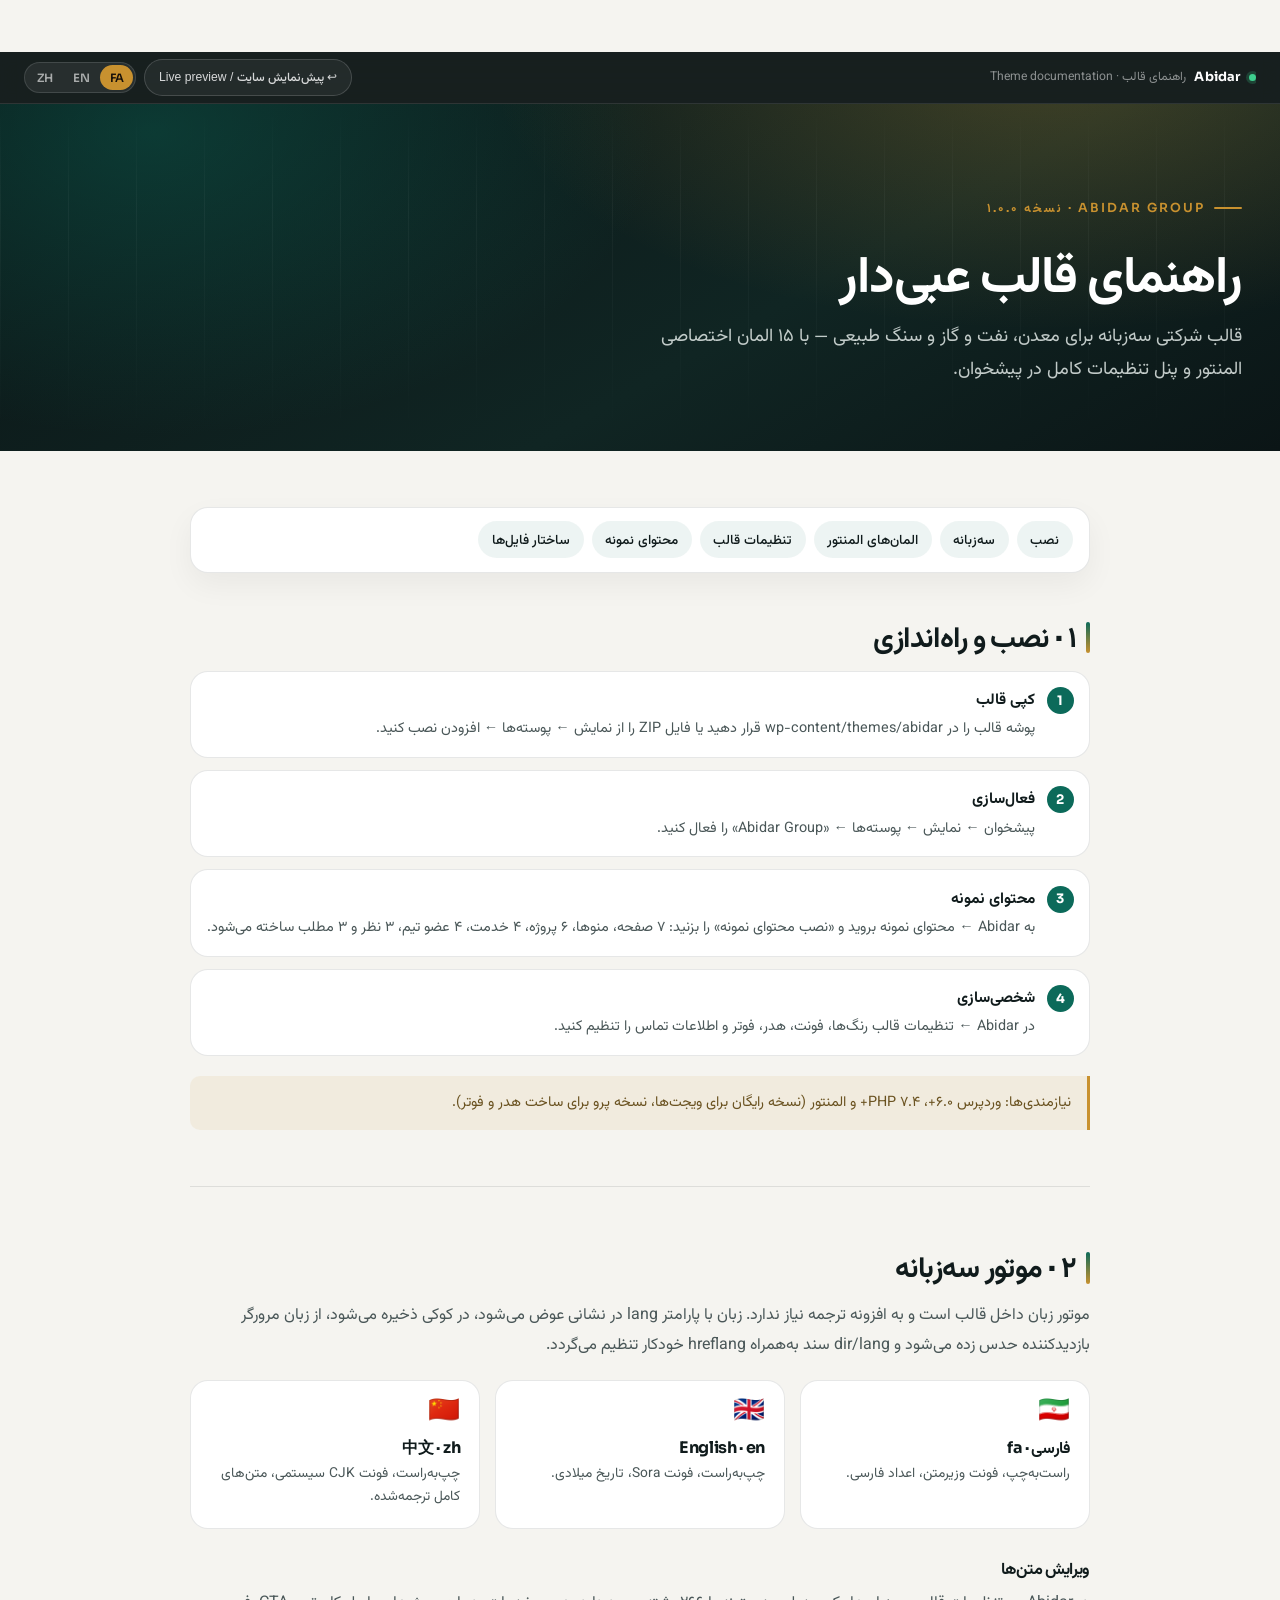
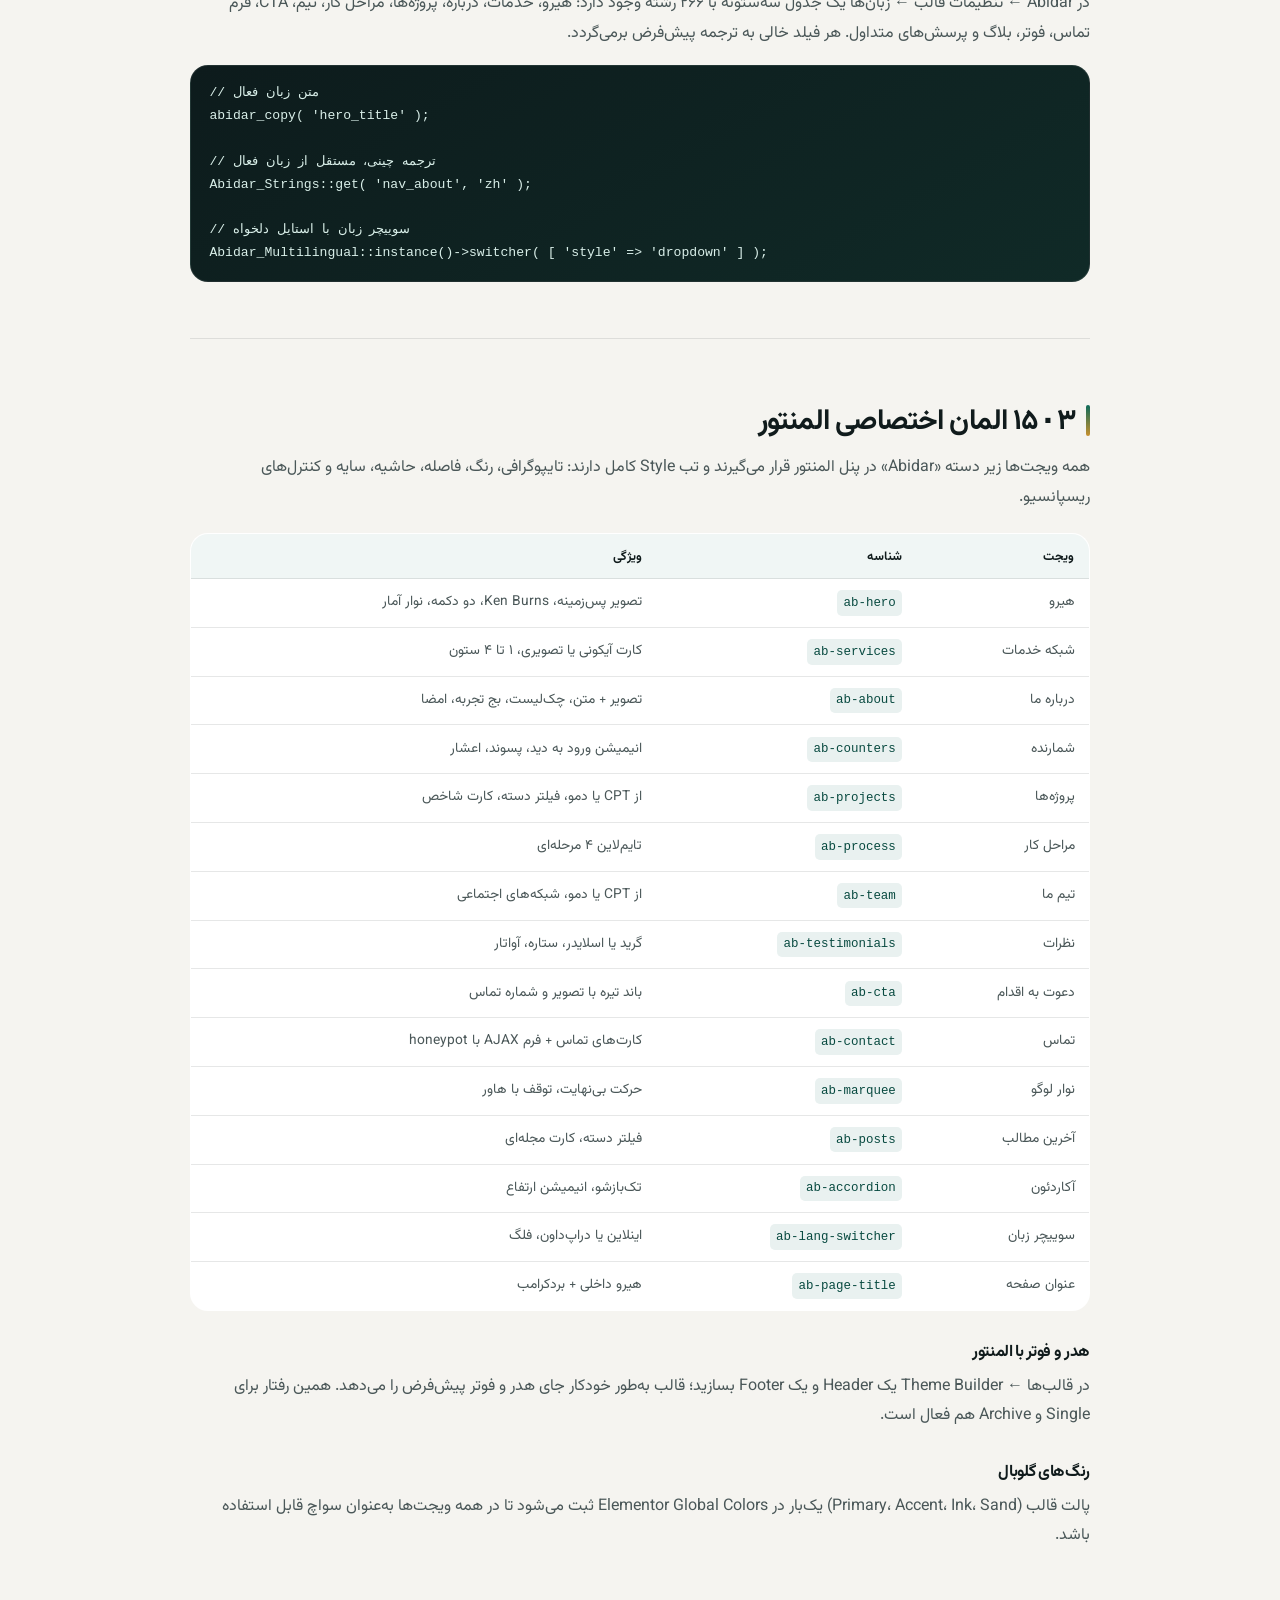
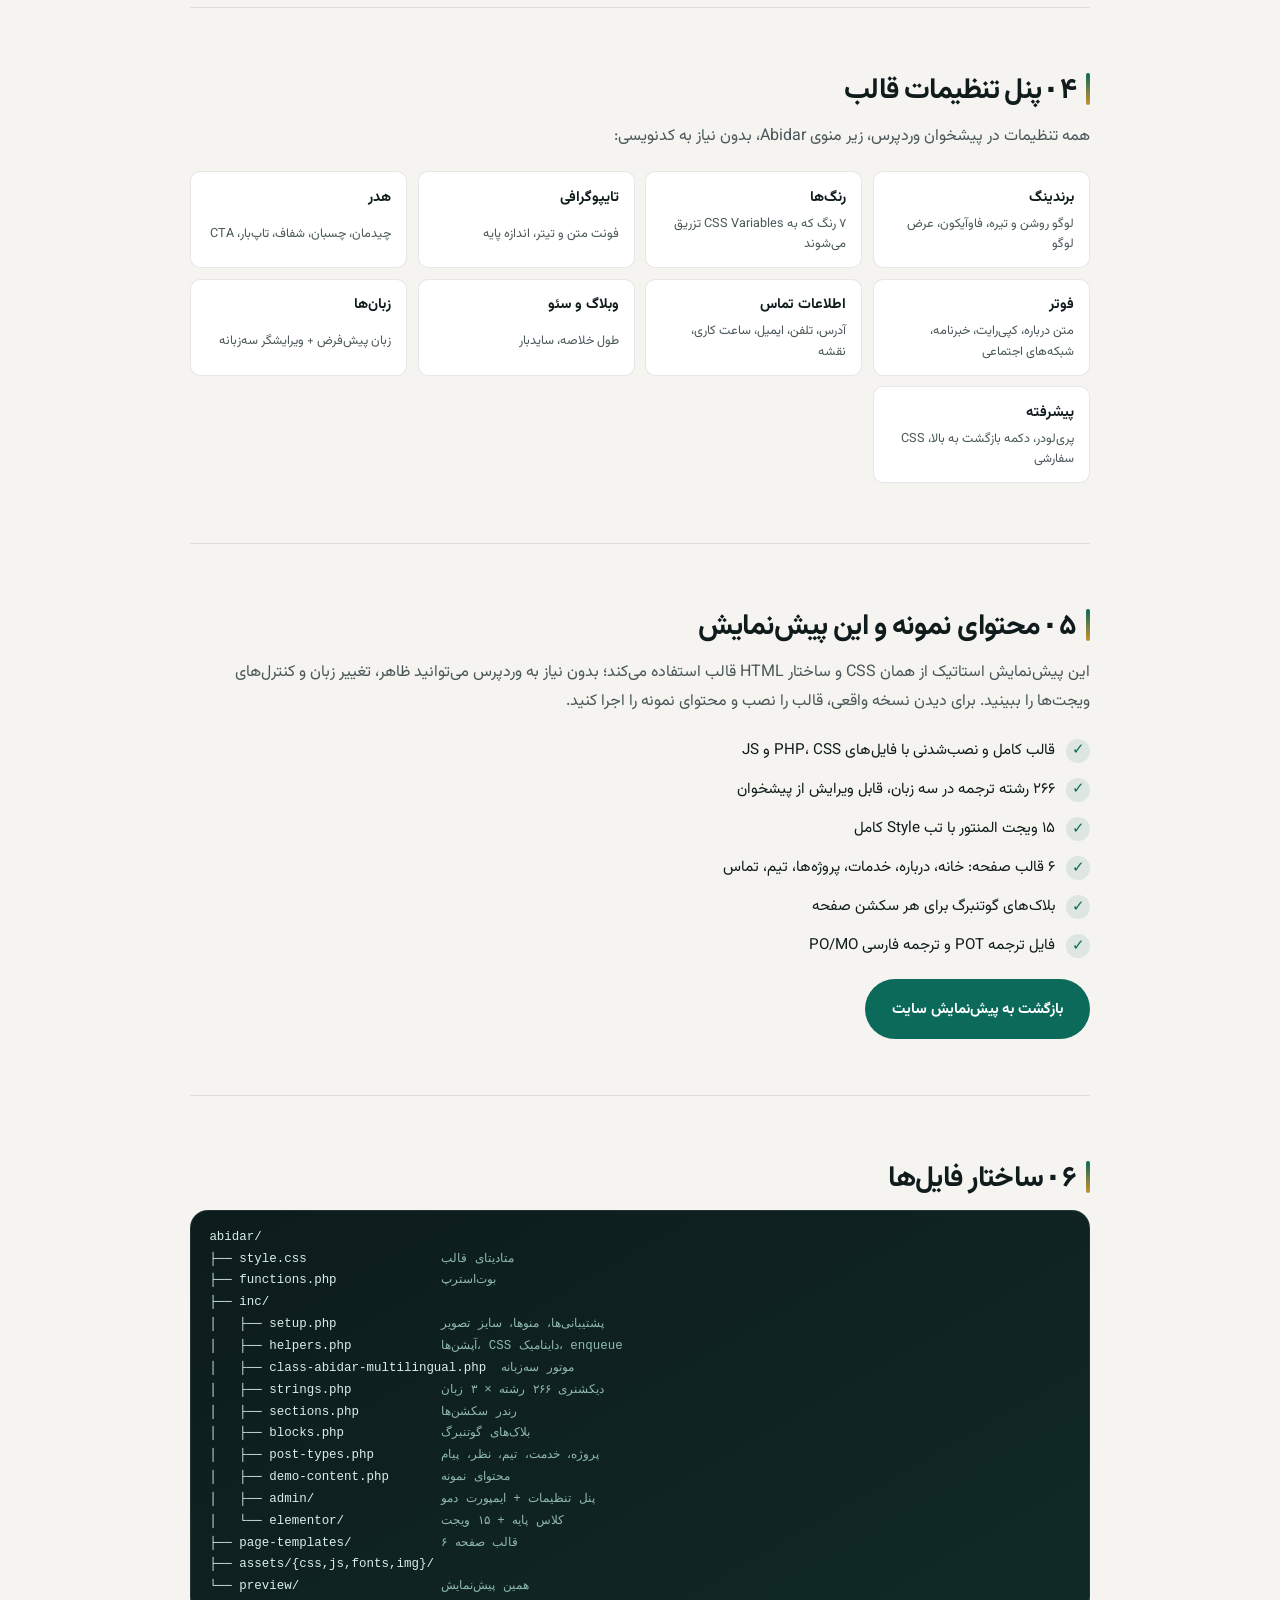
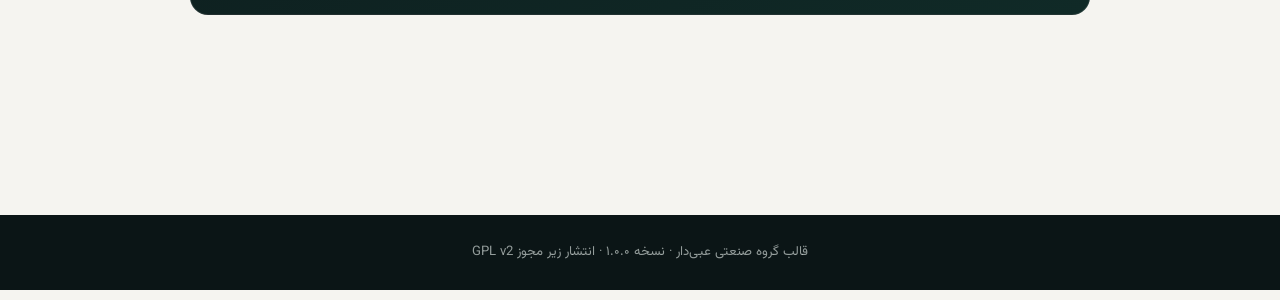
==== preview/docs.html @ c8447bf1 "Build Abidar Group trilingual WordPress theme Complete corporate theme for mining, oil & gas and nat" ====
<!DOCTYPE html>
<html lang="fa-IR" dir="rtl" class="ab-locale-fa">
<head>
  <meta charset="utf-8">
  <meta name="viewport" content="width=device-width, initial-scale=1">
  <title>راهنمای قالب عبی‌دار — Abidar Theme Docs</title>
  <meta name="description" content="راهنمای نصب و استفاده از قالب وردپرس گروه عبی‌دار: موتور سه‌زبانه، ۱۵ المان المنتور، پنل تنظیمات و محتوای نمونه.">

  <link rel="stylesheet" href="../assets/css/fonts.css">
  <link rel="stylesheet" href="../assets/css/main.css">
  <link rel="stylesheet" href="../assets/css/widgets.css">
  <link rel="stylesheet" href="assets/css/preview.css">
  <link rel="stylesheet" href="assets/css/docs.css">
</head>
<body class="ab-theme ab-lang-fa ab-dir-rtl ab-docs">

<div class="ab-preview-bar">
  <div class="ab-preview-bar__inner">
    <span class="ab-preview-bar__brand">
      <span class="ab-preview-bar__dot"></span>
      <strong>Abidar</strong>
      <em data-bar-label>راهنمای قالب · Theme documentation</em>
    </span>

    <div class="ab-preview-bar__actions">
      <a class="ab-preview-bar__btn" href="index.html" data-bar-widgets>↩ پیش‌نمایش سایت / Live preview</a>
      <div class="ab-preview-bar__langs" role="group" aria-label="Language">
        <button type="button" data-lang="fa" class="is-active">FA</button>
        <button type="button" data-lang="en">EN</button>
        <button type="button" data-lang="zh">ZH</button>
      </div>
    </div>
  </div>
</div>

<header class="ab-docs-hero">
  <div class="ab-container">
    <span class="ab-eyebrow ab-eyebrow--light" data-copy="docs_eyebrow">Abidar Group · v1.0.0</span>
    <h1 data-copy="docs_title">راهنمای قالب عبی‌دار</h1>
    <p class="ab-lead" data-copy="docs_text">قالب شرکتی سه‌زبانه برای معدن، نفت و گاز و سنگ طبیعی — با ۱۵ المان اختصاصی المنتور و پنل تنظیمات کامل در پیشخوان.</p>
  </div>
</header>

<main class="ab-docs-main">
  <div class="ab-container">

    <nav class="ab-docs-toc" aria-label="فهرست">
      <ol>
        <li><a href="#install" data-copy="docs_toc_install">نصب</a></li>
        <li><a href="#languages" data-copy="docs_toc_languages">سه‌زبانه</a></li>
        <li><a href="#widgets" data-copy="docs_toc_widgets">المان‌های المنتور</a></li>
        <li><a href="#options" data-copy="docs_toc_options">تنظیمات قالب</a></li>
        <li><a href="#demo" data-copy="docs_toc_demo">محتوای نمونه</a></li>
        <li><a href="#files" data-copy="docs_toc_files">ساختار فایل‌ها</a></li>
      </ol>
    </nav>

    <!-- 1. Install -->
    <section class="ab-docs-section" id="install">
      <h2 data-copy="docs_install_title">۱ · نصب و راه‌اندازی</h2>
      <ol class="ab-docs-steps">
        <li>
          <strong data-copy="docs_install_1_t">کپی قالب</strong>
          <span data-copy="docs_install_1">پوشه قالب را در wp-content/themes/abidar قرار دهید یا فایل ZIP را از نمایش ← پوسته‌ها ← افزودن نصب کنید.</span>
        </li>
        <li>
          <strong data-copy="docs_install_2_t">فعال‌سازی</strong>
          <span data-copy="docs_install_2">پیشخوان ← نمایش ← پوسته‌ها ← «Abidar Group» را فعال کنید.</span>
        </li>
        <li>
          <strong data-copy="docs_install_3_t">محتوای نمونه</strong>
          <span data-copy="docs_install_3">به Abidar ← محتوای نمونه بروید و «نصب محتوای نمونه» را بزنید: ۷ صفحه، منوها، ۶ پروژه، ۴ خدمت، ۴ عضو تیم، ۳ نظر و ۳ مطلب ساخته می‌شود.</span>
        </li>
        <li>
          <strong data-copy="docs_install_4_t">شخصی‌سازی</strong>
          <span data-copy="docs_install_4">در Abidar ← تنظیمات قالب رنگ‌ها، فونت، هدر، فوتر و اطلاعات تماس را تنظیم کنید.</span>
        </li>
      </ol>
      <p class="ab-docs-note" data-copy="docs_requirements">نیازمندی‌ها: وردپرس ۶.۰+، PHP ۷.۴+ و المنتور (نسخه رایگان برای ویجت‌ها، نسخه پرو برای ساخت هدر و فوتر).</p>
    </section>

    <!-- 2. Languages -->
    <section class="ab-docs-section" id="languages">
      <h2 data-copy="docs_lang_title">۲ · موتور سه‌زبانه</h2>
      <p data-copy="docs_lang_text">موتور زبان داخل قالب است و به افزونه ترجمه نیاز ندارد. زبان با پارامتر lang در نشانی عوض می‌شود، در کوکی ذخیره می‌شود، از زبان مرورگر بازدیدکننده حدس زده می‌شود و dir/lang سند به‌همراه hreflang خودکار تنظیم می‌گردد.</p>

      <div class="ab-docs-grid">
        <div class="ab-docs-card">
          <span class="ab-docs-card__flag">🇮🇷</span>
          <h3>فارسی · fa</h3>
          <p data-copy="docs_lang_fa">راست‌به‌چپ، فونت وزیرمتن، اعداد فارسی.</p>
        </div>
        <div class="ab-docs-card">
          <span class="ab-docs-card__flag">🇬🇧</span>
          <h3>English · en</h3>
          <p data-copy="docs_lang_en">چپ‌به‌راست، فونت Sora، تاریخ میلادی.</p>
        </div>
        <div class="ab-docs-card">
          <span class="ab-docs-card__flag">🇨🇳</span>
          <h3>中文 · zh</h3>
          <p data-copy="docs_lang_zh">چپ‌به‌راست، فونت CJK سیستمی، متن‌های کامل ترجمه‌شده.</p>
        </div>
      </div>

      <h3 class="ab-docs-sub" data-copy="docs_lang_edit_title">ویرایش متن‌ها</h3>
      <p data-copy="docs_lang_edit">در Abidar ← تنظیمات قالب ← زبان‌ها یک جدول سه‌ستونه با ۲۶۶ رشته وجود دارد: هیرو، خدمات، درباره، پروژه‌ها، مراحل کار، تیم، CTA، فرم تماس، فوتر، بلاگ و پرسش‌های متداول. هر فیلد خالی به ترجمه پیش‌فرض برمی‌گردد.</p>

      <pre class="ab-docs-code"><code>// متن زبان فعال
abidar_copy( 'hero_title' );

// ترجمه چینی، مستقل از زبان فعال
Abidar_Strings::get( 'nav_about', 'zh' );

// سوییچر زبان با استایل دلخواه
Abidar_Multilingual::instance()->switcher( [ 'style' =&gt; 'dropdown' ] );</code></pre>
    </section>

    <!-- 3. Widgets -->
    <section class="ab-docs-section" id="widgets">
      <h2 data-copy="docs_widgets_title">۳ · ۱۵ المان اختصاصی المنتور</h2>
      <p data-copy="docs_widgets_text">همه ویجت‌ها زیر دسته «Abidar» در پنل المنتور قرار می‌گیرند و تب Style کامل دارند: تایپوگرافی، رنگ، فاصله، حاشیه، سایه و کنترل‌های ریسپانسیو.</p>

      <table class="ab-docs-table">
        <thead>
          <tr>
            <th data-copy="docs_table_widget">ویجت</th>
            <th data-copy="docs_table_id">شناسه</th>
            <th data-copy="docs_table_note">ویژگی</th>
          </tr>
        </thead>
        <tbody>
          <tr><td>هیرو</td><td><code>ab-hero</code></td><td data-copy="docs_w_hero">تصویر پس‌زمینه، Ken Burns، دو دکمه، نوار آمار</td></tr>
          <tr><td>شبکه خدمات</td><td><code>ab-services</code></td><td data-copy="docs_w_services">کارت آیکونی یا تصویری، ۱ تا ۴ ستون</td></tr>
          <tr><td>درباره ما</td><td><code>ab-about</code></td><td data-copy="docs_w_about">تصویر + متن، چک‌لیست، بج تجربه، امضا</td></tr>
          <tr><td>شمارنده</td><td><code>ab-counters</code></td><td data-copy="docs_w_counters">انیمیشن ورود به دید، پسوند، اعشار</td></tr>
          <tr><td>پروژه‌ها</td><td><code>ab-projects</code></td><td data-copy="docs_w_projects">از CPT یا دمو، فیلتر دسته، کارت شاخص</td></tr>
          <tr><td>مراحل کار</td><td><code>ab-process</code></td><td data-copy="docs_w_process">تایم‌لاین ۴ مرحله‌ای</td></tr>
          <tr><td>تیم ما</td><td><code>ab-team</code></td><td data-copy="docs_w_team">از CPT یا دمو، شبکه‌های اجتماعی</td></tr>
          <tr><td>نظرات</td><td><code>ab-testimonials</code></td><td data-copy="docs_w_testimonials">گرید یا اسلایدر، ستاره، آواتار</td></tr>
          <tr><td>دعوت به اقدام</td><td><code>ab-cta</code></td><td data-copy="docs_w_cta">باند تیره با تصویر و شماره تماس</td></tr>
          <tr><td>تماس</td><td><code>ab-contact</code></td><td data-copy="docs_w_contact">کارت‌های تماس + فرم AJAX با honeypot</td></tr>
          <tr><td>نوار لوگو</td><td><code>ab-marquee</code></td><td data-copy="docs_w_marquee">حرکت بی‌نهایت، توقف با هاور</td></tr>
          <tr><td>آخرین مطالب</td><td><code>ab-posts</code></td><td data-copy="docs_w_posts">فیلتر دسته، کارت مجله‌ای</td></tr>
          <tr><td>آکاردئون</td><td><code>ab-accordion</code></td><td data-copy="docs_w_accordion">تک‌بازشو، انیمیشن ارتفاع</td></tr>
          <tr><td>سوییچر زبان</td><td><code>ab-lang-switcher</code></td><td data-copy="docs_w_lang">اینلاین یا دراپ‌داون، فلگ</td></tr>
          <tr><td>عنوان صفحه</td><td><code>ab-page-title</code></td><td data-copy="docs_w_pagetitle">هیرو داخلی + بردکرامب</td></tr>
        </tbody>
      </table>

      <h3 class="ab-docs-sub" data-copy="docs_hf_title">هدر و فوتر با المنتور</h3>
      <p data-copy="docs_hf_text">در قالب‌ها ← Theme Builder یک Header و یک Footer بسازید؛ قالب به‌طور خودکار جای هدر و فوتر پیش‌فرض را می‌دهد. همین رفتار برای Single و Archive هم فعال است.</p>

      <h3 class="ab-docs-sub" data-copy="docs_palette_title">رنگ‌های گلوبال</h3>
      <p data-copy="docs_palette">پالت قالب (Primary، Accent، Ink، Sand) یک‌بار در Elementor Global Colors ثبت می‌شود تا در همه ویجت‌ها به‌عنوان سواچ قابل استفاده باشد.</p>
    </section>

    <!-- 4. Options -->
    <section class="ab-docs-section" id="options">
      <h2 data-copy="docs_options_title">۴ · پنل تنظیمات قالب</h2>
      <p data-copy="docs_options_text">همه تنظیمات در پیشخوان وردپرس، زیر منوی Abidar، بدون نیاز به کدنویسی:</p>

      <div class="ab-docs-grid ab-docs-grid--tight">
        <div class="ab-docs-mini"><strong data-copy="opt_branding">برندینگ</strong><span data-copy="opt_branding_d">لوگو روشن و تیره، فاوآیکون، عرض لوگو</span></div>
        <div class="ab-docs-mini"><strong data-copy="opt_colours">رنگ‌ها</strong><span data-copy="opt_colours_d">۷ رنگ که به CSS Variables تزریق می‌شوند</span></div>
        <div class="ab-docs-mini"><strong data-copy="opt_type">تایپوگرافی</strong><span data-copy="opt_type_d">فونت متن و تیتر، اندازه پایه</span></div>
        <div class="ab-docs-mini"><strong data-copy="opt_header">هدر</strong><span data-copy="opt_header_d">چیدمان، چسبان، شفاف، تاپ‌بار، CTA</span></div>
        <div class="ab-docs-mini"><strong data-copy="opt_footer">فوتر</strong><span data-copy="opt_footer_d">متن درباره، کپی‌رایت، خبرنامه، شبکه‌های اجتماعی</span></div>
        <div class="ab-docs-mini"><strong data-copy="opt_contact">اطلاعات تماس</strong><span data-copy="opt_contact_d">آدرس، تلفن، ایمیل، ساعت کاری، نقشه</span></div>
        <div class="ab-docs-mini"><strong data-copy="opt_blog">وبلاگ و سئو</strong><span data-copy="opt_blog_d">طول خلاصه، سایدبار</span></div>
        <div class="ab-docs-mini"><strong data-copy="opt_lang">زبان‌ها</strong><span data-copy="opt_lang_d">زبان پیش‌فرض + ویرایشگر سه‌زبانه</span></div>
        <div class="ab-docs-mini"><strong data-copy="opt_advanced">پیشرفته</strong><span data-copy="opt_advanced_d">پری‌لودر، دکمه بازگشت به بالا، CSS سفارشی</span></div>
      </div>
    </section>

    <!-- 5. Demo -->
    <section class="ab-docs-section" id="demo">
      <h2 data-copy="docs_demo_title">۵ · محتوای نمونه و این پیش‌نمایش</h2>
      <p data-copy="docs_demo_text">این پیش‌نمایش استاتیک از همان CSS و ساختار HTML قالب استفاده می‌کند؛ بدون نیاز به وردپرس می‌توانید ظاهر، تغییر زبان و کنترل‌های ویجت‌ها را ببینید. برای دیدن نسخه واقعی، قالب را نصب و محتوای نمونه را اجرا کنید.</p>

      <ul class="ab-checklist">
        <li><span class="ab-checklist__icon">✓</span><span data-copy="docs_demo_1">قالب کامل و نصب‌شدنی با فایل‌های PHP، CSS و JS</span></li>
        <li><span class="ab-checklist__icon">✓</span><span data-copy="docs_demo_2">۱۶۶ رشته ترجمه در سه زبان، قابل ویرایش از پیشخوان</span></li>
        <li><span class="ab-checklist__icon">✓</span><span data-copy="docs_demo_3">۱۵ ویجت المنتور با تب Style کامل</span></li>
        <li><span class="ab-checklist__icon">✓</span><span data-copy="docs_demo_4">۶ قالب صفحه: خانه، درباره، خدمات، پروژه‌ها، تیم، تماس</span></li>
        <li><span class="ab-checklist__icon">✓</span><span data-copy="docs_demo_5">بلاک‌های گوتنبرگ برای هر سکشن صفحه</span></li>
        <li><span class="ab-checklist__icon">✓</span><span data-copy="docs_demo_6">فایل ترجمه POT و ترجمه فارسی PO/MO</span></li>
      </ul>

      <p><a class="ab-btn ab-btn--primary" href="index.html" data-copy="docs_back">بازگشت به پیش‌نمایش سایت</a></p>
    </section>

    <!-- 6. Files -->
    <section class="ab-docs-section" id="files">
      <h2 data-copy="docs_files_title">۶ · ساختار فایل‌ها</h2>
      <pre class="ab-docs-code ab-docs-code--tree"><code>abidar/
├── style.css                  <span data-copy="f_tree_1">متادیتای قالب</span>
├── functions.php              <span data-copy="f_tree_2">بوت‌استرپ</span>
├── inc/
│   ├── setup.php              <span data-copy="f_tree_3">پشتیبانی‌ها، منوها، سایز تصویر</span>
│   ├── helpers.php            <span data-copy="f_tree_4">آپشن‌ها، CSS داینامیک، enqueue</span>
│   ├── class-abidar-multilingual.php  <span data-copy="f_tree_5">موتور سه‌زبانه</span>
│   ├── strings.php            <span data-copy="f_tree_6">دیکشنری ۲۶۶ رشته × ۳ زبان</span>
│   ├── sections.php           <span data-copy="f_tree_7">رندر سکشن‌ها</span>
│   ├── blocks.php             <span data-copy="f_tree_8">بلاک‌های گوتنبرگ</span>
│   ├── post-types.php         <span data-copy="f_tree_9">پروژه، خدمت، تیم، نظر، پیام</span>
│   ├── demo-content.php       <span data-copy="f_tree_10">محتوای نمونه</span>
│   ├── admin/                 <span data-copy="f_tree_11">پنل تنظیمات + ایمپورت دمو</span>
│   └── elementor/             <span data-copy="f_tree_12">کلاس پایه + ۱۵ ویجت</span>
├── page-templates/            <span data-copy="f_tree_13">۶ قالب صفحه</span>
├── assets/{css,js,fonts,img}/
└── preview/                   <span data-copy="f_tree_14">همین پیش‌نمایش</span></code></pre>
    </section>

  </div>
</main>

<footer class="ab-docs-foot">
  <div class="ab-container">
    <p data-copy="docs_footer">قالب گروه صنعتی عبی‌دار · نسخه ۱.۰.۰ · انتشار زیر مجوز GPL v2</p>
  </div>
</footer>

<script src="assets/js/data.js"></script>
<script src="assets/js/docs.js"></script>
</body>
</html>
---- assets/css/fonts.css ----
/**
 * Self-hosted webfonts — no external requests, GDPR friendly.
 * Vazirmatn (SIL OFL) covers Persian + Latin.
 * Sora (SIL OFL) is the display face for Latin headings.
 */

/* ——— Vazirmatn · Arabic subset (Persian) ——— */
@font-face {
  font-family: 'Vazirmatn';
  font-style: normal;
  font-display: swap;
  font-weight: 400;
  src: url('../fonts/vazirmatn-arabic-400-normal.woff2') format('woff2');
  unicode-range: U+0600-06FF, U+0750-077F, U+08A0-08FF, U+200C-200E, U+2010-2011, U+204F, U+2E41, U+FB50-FDFF, U+FE70-FEFC;
}
@font-face {
  font-family: 'Vazirmatn';
  font-style: normal;
  font-display: swap;
  font-weight: 500;
  src: url('../fonts/vazirmatn-arabic-500-normal.woff2') format('woff2');
  unicode-range: U+0600-06FF, U+0750-077F, U+08A0-08FF, U+200C-200E, U+2010-2011, U+204F, U+2E41, U+FB50-FDFF, U+FE70-FEFC;
}
@font-face {
  font-family: 'Vazirmatn';
  font-style: normal;
  font-display: swap;
  font-weight: 700;
  src: url('../fonts/vazirmatn-arabic-700-normal.woff2') format('woff2');
  unicode-range: U+0600-06FF, U+0750-077F, U+08A0-08FF, U+200C-200E, U+2010-2011, U+204F, U+2E41, U+FB50-FDFF, U+FE70-FEFC;
}

/* ——— Vazirmatn · Latin subset ——— */
@font-face {
  font-family: 'Vazirmatn';
  font-style: normal;
  font-display: swap;
  font-weight: 400;
  src: url('../fonts/vazirmatn-latin-400-normal.woff2') format('woff2');
  unicode-range: U+0000-00FF, U+0131, U+0152-0153, U+02BB-02BC, U+02C6, U+02DA, U+02DC, U+2000-206F, U+20AC, U+2122, U+2191, U+2193, U+2212, U+2215, U+FEFF, U+FFFD;
}
@font-face {
  font-family: 'Vazirmatn';
  font-style: normal;
  font-display: swap;
  font-weight: 700;
  src: url('../fonts/vazirmatn-latin-700-normal.woff2') format('woff2');
  unicode-range: U+0000-00FF, U+0131, U+0152-0153, U+02BB-02BC, U+02C6, U+02DA, U+02DC, U+2000-206F, U+20AC, U+2122, U+2191, U+2193, U+2212, U+2215, U+FEFF, U+FFFD;
}

/* ——— Sora · display face ——— */
@font-face {
  font-family: 'Sora';
  font-style: normal;
  font-display: swap;
  font-weight: 400;
  src: url('../fonts/sora-latin-400-normal.woff2') format('woff2');
  unicode-range: U+0000-00FF, U+0131, U+0152-0153, U+2000-206F, U+2122, U+2212;
}
@font-face {
  font-family: 'Sora';
  font-style: normal;
  font-display: swap;
  font-weight: 600;
  src: url('../fonts/sora-latin-600-normal.woff2') format('woff2');
  unicode-range: U+0000-00FF, U+0131, U+0152-0153, U+2000-206F, U+2122, U+2212;
}
@font-face {
  font-family: 'Sora';
  font-style: normal;
  font-display: swap;
  font-weight: 700;
  src: url('../fonts/sora-latin-700-normal.woff2') format('woff2');
  unicode-range: U+0000-00FF, U+0131, U+0152-0153, U+2000-206F, U+2122, U+2212;
}

/* Chinese: rely on system CJK faces to keep the theme light. */
.ab-lang-zh body,
.ab-locale-zh {
  --ab-font-body: 'PingFang SC', 'Hiragino Sans GB', 'Microsoft YaHei', 'Noto Sans SC', sans-serif;
}
---- assets/css/main.css ----
/**
 * Abidar Group — core stylesheet
 * Design system: deep teal + ochre on warm sand, generous whitespace,
 * editorial typography. All colour values come from CSS custom properties
 * injected by the theme options panel.
 */

/* ————————————————————————————————————————————————
   1. Tokens
   ———————————————————————————————————————————————— */
:root {
  --ab-primary: #0c6a5a;
  --ab-primary-dark: #084a40;
  --ab-accent: #c8912f;
  --ab-ink: #101b1c;
  --ab-body: #4a5758;
  --ab-surface: #f5f4f0;
  --ab-dark: #0b1516;
  --ab-white: #ffffff;
  --ab-line: rgba(16, 27, 28, 0.1);
  --ab-line-light: rgba(255, 255, 255, 0.14);
  --ab-font-body: 'Vazirmatn', 'Segoe UI', Tahoma, sans-serif;
  --ab-font-head: 'Sora', 'Vazirmatn', sans-serif;
  --ab-font-size: 16px;

  --ab-radius: 18px;
  --ab-radius-sm: 10px;
  --ab-radius-pill: 999px;
  --ab-shadow-sm: 0 2px 10px rgba(11, 21, 22, 0.05);
  --ab-shadow: 0 18px 48px -22px rgba(11, 21, 22, 0.35);
  --ab-shadow-lg: 0 40px 80px -40px rgba(11, 21, 22, 0.5);

  --ab-container: 1280px;
  --ab-gutter: clamp(1.15rem, 3vw, 2.5rem);
  --ab-section: clamp(4rem, 8vw, 8rem);
  --ab-ease: cubic-bezier(0.22, 1, 0.36, 1);
}

@media (prefers-color-scheme: dark) {
  /* The theme is intentionally light-first; no dark mode override. */
}

/* ————————————————————————————————————————————————
   2. Reset & base
   ———————————————————————————————————————————————— */
*,
*::before,
*::after {
  box-sizing: border-box;
}

html {
  -webkit-text-size-adjust: 100%;
  scroll-behavior: smooth;
  scroll-padding-top: 6rem;
}

body {
  margin: 0;
  font-family: var(--ab-font-body);
  font-size: var(--ab-font-size);
  line-height: 1.78;
  color: var(--ab-body);
  background: var(--ab-white);
  -webkit-font-smoothing: antialiased;
  text-rendering: optimizeLegibility;
  overflow-x: hidden;
}

img,
svg,
video {
  max-width: 100%;
  height: auto;
  display: block;
}

a {
  color: var(--ab-primary);
  text-decoration: none;
  transition: color 0.25s var(--ab-ease);
}

a:hover {
  color: var(--ab-primary-dark);
}

h1,
h2,
h3,
h4,
h5,
h6 {
  margin: 0 0 0.6em;
  font-family: var(--ab-font-head);
  font-weight: 700;
  line-height: 1.18;
  letter-spacing: -0.02em;
  color: var(--ab-ink);
  text-wrap: balance;
}

h1 { font-size: clamp(2.1rem, 4.6vw, 3.75rem); }
h2 { font-size: clamp(1.7rem, 3.2vw, 2.75rem); }
h3 { font-size: clamp(1.3rem, 2vw, 1.65rem); }
h4 { font-size: 1.15rem; }

p { margin: 0 0 1.15em; }
p:last-child { margin-bottom: 0; }

ul, ol { padding-inline-start: 1.25em; }

blockquote {
  margin: 0;
  padding-inline-start: 1.25rem;
  border-inline-start: 3px solid var(--ab-accent);
  font-size: 1.1rem;
  color: var(--ab-ink);
}

hr {
  border: 0;
  border-top: 1px solid var(--ab-line);
  margin: 2.5rem 0;
}

code, pre {
  font-family: ui-monospace, SFMono-Regular, Menlo, monospace;
  font-size: 0.9em;
}

::selection {
  background: var(--ab-primary);
  color: #fff;
}

/* Focus visibility — accessibility. */
:focus-visible {
  outline: 2px solid var(--ab-accent);
  outline-offset: 3px;
  border-radius: 4px;
}

.screen-reader-text,
.sr-only {
  position: absolute !important;
  width: 1px;
  height: 1px;
  padding: 0;
  margin: -1px;
  overflow: hidden;
  clip: rect(0, 0, 0, 0);
  white-space: nowrap;
  border: 0;
}

.ab-skip {
  position: absolute;
  inset-inline-start: 1rem;
  top: -100px;
  z-index: 9999;
  padding: 0.75rem 1.25rem;
  background: var(--ab-primary);
  color: #fff;
  border-radius: var(--ab-radius-sm);
  transition: top 0.2s;
}

.ab-skip:focus {
  top: 1rem;
  color: #fff;
}

/* ————————————————————————————————————————————————
   3. Layout helpers
   ———————————————————————————————————————————————— */
.ab-container {
  width: 100%;
  max-width: var(--ab-container);
  margin-inline: auto;
  padding-inline: var(--ab-gutter);
}

.ab-container--narrow { max-width: 880px; }
.ab-container--wide { max-width: 1560px; }

.ab-section {
  padding-block: var(--ab-section);
  position: relative;
}

.ab-section--tight { padding-block: clamp(2.5rem, 5vw, 4.5rem); }
.ab-section--surface { background: var(--ab-surface); }
.ab-section--dark { background: var(--ab-dark); color: rgba(255, 255, 255, 0.72); }
.ab-section--dark h1,
.ab-section--dark h2,
.ab-section--dark h3,
.ab-section--dark h4 { color: #fff; }

.ab-section--pattern {
  background-color: var(--ab-dark);
  background-image:
    linear-gradient(to right, rgba(11, 21, 22, 0.94), rgba(11, 21, 22, 0.72)),
    var(--ab-pattern, none);
  background-size: cover;
  background-position: center;
  color: rgba(255, 255, 255, 0.76);
}

.ab-grid { display: grid; gap: clamp(1.25rem, 2.5vw, 2rem); }
.ab-grid--2 { grid-template-columns: repeat(2, minmax(0, 1fr)); }
.ab-grid--3 { grid-template-columns: repeat(3, minmax(0, 1fr)); }
.ab-grid--4 { grid-template-columns: repeat(4, minmax(0, 1fr)); }

.ab-stack > * + * { margin-top: var(--ab-gap, 1rem); }

.ab-flex { display: flex; align-items: center; gap: 1rem; flex-wrap: wrap; }

/* ————————————————————————————————————————————————
   4. Typography utilities
   ———————————————————————————————————————————————— */
.ab-eyebrow {
  display: inline-flex;
  align-items: center;
  gap: 0.55rem;
  font-family: var(--ab-font-head);
  font-size: 0.78rem;
  font-weight: 600;
  letter-spacing: 0.16em;
  text-transform: uppercase;
  color: var(--ab-accent);
  margin-bottom: 1.1rem;
}

.ab-eyebrow::before {
  content: '';
  width: 28px;
  height: 2px;
  background: currentColor;
  border-radius: 2px;
}

.ab-eyebrow--light { color: var(--ab-accent); }

.ab-section-head {
  max-width: 720px;
  margin-bottom: clamp(2rem, 4vw, 3.5rem);
}

.ab-section-head--center {
  margin-inline: auto;
  text-align: center;
}

.ab-section-head--center .ab-eyebrow {
  justify-content: center;
}

.ab-section-head--split {
  max-width: none;
  display: flex;
  align-items: flex-end;
  justify-content: space-between;
  gap: 2rem;
  flex-wrap: wrap;
}

.ab-section-head h2 { margin-bottom: 0.5rem; }
.ab-section-head p { font-size: 1.05rem; max-width: 62ch; }

.ab-lead { font-size: clamp(1.05rem, 1.4vw, 1.2rem); line-height: 1.8; }

/* ————————————————————————————————————————————————
   5. Buttons
   ———————————————————————————————————————————————— */
.ab-btn {
  --ab-btn-bg: var(--ab-primary);
  --ab-btn-fg: #fff;
  position: relative;
  display: inline-flex;
  align-items: center;
  justify-content: center;
  gap: 0.6rem;
  padding: 0.95rem 1.6rem;
  font-family: var(--ab-font-head);
  font-size: 0.92rem;
  font-weight: 600;
  letter-spacing: 0.01em;
  color: var(--ab-btn-fg);
  background: var(--ab-btn-bg);
  border: 1px solid transparent;
  border-radius: var(--ab-radius-pill);
  cursor: pointer;
  text-decoration: none;
  transition: transform 0.3s var(--ab-ease), background 0.3s var(--ab-ease), color 0.3s var(--ab-ease), border-color 0.3s var(--ab-ease), box-shadow 0.3s var(--ab-ease);
  white-space: nowrap;
}

.ab-btn svg { flex: none; transition: transform 0.3s var(--ab-ease); }
.ab-btn:hover { color: var(--ab-btn-fg); transform: translateY(-2px); box-shadow: 0 14px 30px -16px rgba(12, 106, 90, 0.8); }
.ab-btn:hover svg { transform: translateX(3px); }
[dir='rtl'] .ab-btn:hover svg { transform: translateX(-3px); }

.ab-btn--primary { --ab-btn-bg: var(--ab-primary); }
.ab-btn--primary:hover { background: var(--ab-primary-dark); }

.ab-btn--accent { --ab-btn-bg: var(--ab-accent); --ab-btn-fg: #1a1206; }
.ab-btn--accent:hover { background: #b47f22; }

.ab-btn--ghost {
  --ab-btn-bg: transparent;
  --ab-btn-fg: var(--ab-ink);
  border-color: var(--ab-line);
}
.ab-btn--ghost:hover { background: var(--ab-ink); color: #fff; border-color: var(--ab-ink); box-shadow: none; }

.ab-btn--light {
  --ab-btn-bg: rgba(255, 255, 255, 0.08);
  --ab-btn-fg: #fff;
  border-color: rgba(255, 255, 255, 0.28);
  backdrop-filter: blur(6px);
}
.ab-btn--light:hover { background: #fff; color: var(--ab-ink); }

.ab-btn--white { --ab-btn-bg: #fff; --ab-btn-fg: var(--ab-ink); }
.ab-btn--white:hover { background: var(--ab-accent); color: #1a1206; }

.ab-btn--block { width: 100%; }
.ab-btn--sm { padding: 0.65rem 1.15rem; font-size: 0.82rem; }
.ab-btn--lg { padding: 1.15rem 2rem; font-size: 1rem; }

.ab-link-arrow {
  display: inline-flex;
  align-items: center;
  gap: 0.5rem;
  font-family: var(--ab-font-head);
  font-weight: 600;
  font-size: 0.9rem;
  color: var(--ab-primary);
}

.ab-link-arrow svg { transition: transform 0.3s var(--ab-ease); }
.ab-link-arrow:hover svg { transform: translateX(4px); }

/* Directional icons point the way the language reads. */
[dir='rtl'] .ab-icon--directional { transform: scaleX(-1); }

[dir='rtl'] .ab-link-arrow:hover .ab-icon--directional { transform: scaleX(-1) translateX(4px); }
[dir='rtl'] .ab-btn:hover .ab-icon--directional { transform: scaleX(-1) translateX(-3px); }

.ab-icon-btn {
  display: inline-flex;
  align-items: center;
  justify-content: center;
  width: 42px;
  height: 42px;
  border-radius: 50%;
  border: 1px solid var(--ab-line);
  background: transparent;
  color: var(--ab-ink);
  cursor: pointer;
  transition: background 0.25s, color 0.25s, border-color 0.25s;
}

.ab-icon-btn:hover { background: var(--ab-primary); border-color: var(--ab-primary); color: #fff; }

/* ————————————————————————————————————————————————
   6. Header
   ———————————————————————————————————————————————— */
.ab-header {
  position: relative;
  z-index: 100;
  background: #fff;
  transition: background 0.3s var(--ab-ease), box-shadow 0.3s var(--ab-ease);
}

.ab-header.is-sticky {
  position: fixed;
  inset-inline: 0;
  top: 0;
  background: rgba(255, 255, 255, 0.92);
  backdrop-filter: blur(14px) saturate(1.4);
  box-shadow: 0 1px 0 var(--ab-line), 0 12px 30px -24px rgba(11, 21, 22, 0.6);
  animation: ab-slide-down 0.35s var(--ab-ease);
}

@keyframes ab-slide-down {
  from { transform: translateY(-100%); }
  to { transform: translateY(0); }
}

.ab-topbar {
  background: var(--ab-dark);
  color: rgba(255, 255, 255, 0.66);
  font-size: 0.78rem;
  letter-spacing: 0.01em;
}

.ab-topbar__inner {
  display: flex;
  align-items: center;
  justify-content: space-between;
  gap: 1.5rem;
  min-height: 42px;
  flex-wrap: wrap;
}

.ab-topbar__right { display: flex; align-items: center; gap: 1.25rem; flex-wrap: wrap; }
.ab-topbar__left { display: flex; align-items: center; gap: 1rem; }

.ab-topbar__link {
  display: inline-flex;
  align-items: center;
  gap: 0.42rem;
  color: inherit;
}
.ab-topbar__link:hover { color: var(--ab-accent); }
.ab-topbar__link svg { opacity: 0.7; }

.ab-topbar__note {
  display: inline-flex;
  align-items: center;
  gap: 0.5rem;
}

.ab-topbar__note::before {
  content: '';
  width: 6px;
  height: 6px;
  border-radius: 50%;
  background: var(--ab-accent);
  box-shadow: 0 0 0 3px rgba(200, 145, 47, 0.18);
}

.ab-header__bar { border-bottom: 1px solid var(--ab-line); }

.ab-header__inner {
  display: flex;
  align-items: center;
  gap: clamp(1rem, 3vw, 2.5rem);
  min-height: 82px;
}

.ab-header__brand { flex: none; }

.ab-header--centered .ab-header__inner { flex-direction: column; gap: 0.75rem; padding-block: 1rem; }
.ab-header--centered .ab-nav__list { justify-content: center; }

.ab-header--split .ab-header__inner { justify-content: space-between; }
.ab-header--split .ab-header__brand { position: absolute; inset-inline-start: 50%; transform: translateX(-50%); }
[dir='rtl'] .ab-header--split .ab-header__brand { transform: translateX(50%); }
.ab-header--split .ab-header__inner { position: relative; }

.ab-header__actions {
  display: flex;
  align-items: center;
  gap: 0.6rem;
  margin-inline-start: auto;
}

.ab-header--split .ab-header__actions { margin-inline-start: 0; }

/* Logo */
.ab-logo {
  display: inline-flex;
  align-items: center;
  gap: 0.7rem;
  color: var(--ab-ink);
}

.ab-logo__mark {
  display: inline-flex;
  align-items: center;
  justify-content: center;
  width: 44px;
  height: 44px;
  border-radius: 13px;
  background: linear-gradient(140deg, var(--ab-primary), var(--ab-primary-dark));
  color: #fff;
  box-shadow: 0 10px 24px -14px rgba(12, 106, 90, 0.9);
}

.ab-logo__text { display: flex; flex-direction: column; line-height: 1.12; }

.ab-logo__name {
  font-family: var(--ab-font-head);
  font-size: 1.12rem;
  font-weight: 700;
  letter-spacing: -0.02em;
  color: var(--ab-ink);
}

.ab-logo__tag {
  font-size: 0.66rem;
  letter-spacing: 0.14em;
  text-transform: uppercase;
  color: var(--ab-body);
  opacity: 0.72;
}

.ab-logo__img { width: var(--ab-logo-w, 148px); height: auto; }

.ab-footer .ab-logo__name { color: #fff; }
.ab-footer .ab-logo__tag { color: rgba(255, 255, 255, 0.5); }
.ab-footer .ab-logo__mark { background: rgba(255, 255, 255, 0.08); box-shadow: none; }

/* Primary nav */
.ab-nav__list {
  display: flex;
  align-items: center;
  gap: clamp(0.35rem, 1.4vw, 1.1rem);
  margin: 0;
  padding: 0;
  list-style: none;
}

.ab-nav__item { position: relative; }

.ab-nav__link {
  display: inline-flex;
  align-items: center;
  gap: 0.3rem;
  padding: 0.55rem 0.65rem;
  font-size: 0.9rem;
  font-weight: 500;
  color: var(--ab-ink);
  border-radius: 8px;
  transition: color 0.2s;
}

.ab-nav__link::after {
  content: '';
  position: absolute;
  inset-inline-start: 0.65rem;
  inset-inline-end: 0.65rem;
  bottom: 0.28rem;
  height: 1.5px;
  background: var(--ab-primary);
  transform: scaleX(0);
  transform-origin: var(--ab-origin, left);
  transition: transform 0.32s var(--ab-ease);
}

[dir='rtl'] .ab-nav__link::after { transform-origin: right; }

.ab-nav__link:hover,
.ab-nav__item.current-menu-item > .ab-nav__link,
.ab-nav__item.current-menu-ancestor > .ab-nav__link { color: var(--ab-primary); }

.ab-nav__link:hover::after,
.ab-nav__item.current-menu-item > .ab-nav__link::after { transform: scaleX(1); }

.ab-nav__caret { display: inline-flex; transition: transform 0.25s; opacity: 0.55; }
.ab-nav__item:hover > .ab-nav__link .ab-nav__caret { transform: rotate(180deg); }

/* Dropdown */
.ab-nav .sub-menu {
  position: absolute;
  top: calc(100% + 10px);
  inset-inline-start: 0;
  min-width: 240px;
  padding: 0.6rem;
  margin: 0;
  list-style: none;
  background: #fff;
  border-radius: 14px;
  box-shadow: 0 24px 60px -24px rgba(11, 21, 22, 0.4), 0 0 0 1px var(--ab-line);
  opacity: 0;
  visibility: hidden;
  transform: translateY(8px);
  transition: opacity 0.25s var(--ab-ease), transform 0.25s var(--ab-ease), visibility 0.25s;
  z-index: 20;
}

.ab-nav__item:hover > .sub-menu,
.ab-nav__item:focus-within > .sub-menu {
  opacity: 1;
  visibility: visible;
  transform: translateY(0);
}

.ab-nav .sub-menu .ab-nav__link {
  display: block;
  padding: 0.55rem 0.75rem;
  font-size: 0.85rem;
  border-radius: 8px;
}

.ab-nav .sub-menu .ab-nav__link:hover { background: var(--ab-surface); }
.ab-nav .sub-menu .ab-nav__link::after { display: none; }

/* Language switcher */
.ab-lang { position: relative; }

.ab-lang__menu {
  display: flex;
  align-items: center;
  gap: 0.2rem;
  margin: 0;
  padding: 0;
  list-style: none;
}

.ab-lang--dropdown .ab-lang__menu {
  position: absolute;
  top: calc(100% + 10px);
  inset-inline-end: 0;
  flex-direction: column;
  align-items: stretch;
  min-width: 172px;
  padding: 0.5rem;
  background: #fff;
  border-radius: 14px;
  box-shadow: 0 24px 60px -24px rgba(11, 21, 22, 0.4), 0 0 0 1px var(--ab-line);
  opacity: 0;
  visibility: hidden;
  transform: translateY(6px);
  transition: 0.22s var(--ab-ease);
  z-index: 30;
}

.ab-lang--dropdown.is-open .ab-lang__menu {
  opacity: 1;
  visibility: visible;
  transform: translateY(0);
}

.ab-lang__toggle {
  display: inline-flex;
  align-items: center;
  gap: 0.35rem;
  padding: 0.4rem 0.6rem;
  font-family: var(--ab-font-head);
  font-size: 0.78rem;
  font-weight: 600;
  color: var(--ab-ink);
  background: transparent;
  border: 1px solid var(--ab-line);
  border-radius: var(--ab-radius-pill);
  cursor: pointer;
}

.ab-lang__toggle:hover { border-color: var(--ab-primary); color: var(--ab-primary); }

.ab-lang__item a {
  display: flex;
  align-items: center;
  gap: 0.5rem;
  padding: 0.42rem 0.7rem;
  font-size: 0.8rem;
  font-weight: 500;
  color: var(--ab-body);
  border-radius: 8px;
  white-space: nowrap;
}

.ab-lang__item a:hover { background: var(--ab-surface); color: var(--ab-primary); }
.ab-lang__item.is-current a { color: var(--ab-primary); background: rgba(12, 106, 90, 0.08); }

.ab-lang--inline .ab-lang__menu { gap: 0.15rem; }
.ab-lang--inline .ab-lang__item a { padding: 0.3rem 0.5rem; font-size: 0.78rem; letter-spacing: 0.04em; }

.ab-topbar .ab-lang__toggle { border-color: rgba(255, 255, 255, 0.2); color: rgba(255, 255, 255, 0.8); }
.ab-topbar .ab-lang__item a { color: rgba(255, 255, 255, 0.7); }
.ab-topbar .ab-lang--dropdown .ab-lang__menu { background: var(--ab-dark); }

.ab-lang__menu .ab-lang__menu { position: static; }

/* Search panel */
.ab-search-panel {
  position: absolute;
  inset-inline: 0;
  top: 100%;
  background: #fff;
  border-bottom: 1px solid var(--ab-line);
  box-shadow: 0 30px 60px -40px rgba(11, 21, 22, 0.5);
  padding-block: 1.5rem;
  z-index: 60;
}

.ab-search-panel__close {
  position: absolute;
  top: 50%;
  inset-inline-end: calc(var(--ab-gutter) + 0.25rem);
  transform: translateY(-50%);
  background: none;
  border: 0;
  color: var(--ab-ink);
  cursor: pointer;
}

.ab-search-form { display: flex; align-items: center; gap: 0.75rem; border-bottom: 1px solid var(--ab-line); padding-bottom: 0.75rem; }

.ab-search-form input[type='search'] {
  flex: 1;
  border: 0;
  background: transparent;
  font-size: 1.25rem;
  font-family: var(--ab-font-head);
  color: var(--ab-ink);
  padding: 0.35rem 0;
}

.ab-search-form input[type='search']:focus { outline: none; }

.ab-search-form button {
  border: 0;
  background: var(--ab-primary);
  color: #fff;
  width: 44px;
  height: 44px;
  border-radius: 50%;
  display: inline-flex;
  align-items: center;
  justify-content: center;
  cursor: pointer;
}

/* Burger */
.ab-burger {
  display: none;
  flex-direction: column;
  justify-content: center;
  gap: 5px;
  width: 44px;
  height: 44px;
  padding: 0 10px;
  background: transparent;
  border: 1px solid var(--ab-line);
  border-radius: 50%;
  cursor: pointer;
}

.ab-burger span {
  display: block;
  height: 1.6px;
  width: 100%;
  background: var(--ab-ink);
  border-radius: 2px;
  transition: transform 0.3s var(--ab-ease), opacity 0.2s;
}

.ab-burger.is-active span:nth-child(1) { transform: translateY(6.6px) rotate(45deg); }
.ab-burger.is-active span:nth-child(2) { opacity: 0; }
.ab-burger.is-active span:nth-child(3) { transform: translateY(-6.6px) rotate(-45deg); }

/* Mobile drawer */
.ab-mobile-nav {
  position: fixed;
  inset: 0;
  z-index: 200;
  background: #fff;
  padding: 1.5rem;
  overflow-y: auto;
  display: flex;
  flex-direction: column;
  gap: 1.5rem;
  transform: translateX(100%);
  transition: transform 0.4s var(--ab-ease);
}

[dir='rtl'] .ab-mobile-nav { transform: translateX(-100%); }

.ab-mobile-nav.is-open { transform: translateX(0); }

.ab-mobile-nav__head { display: flex; align-items: center; justify-content: space-between; }

.ab-mobile-nav__close {
  width: 44px;
  height: 44px;
  display: inline-flex;
  align-items: center;
  justify-content: center;
  border-radius: 50%;
  border: 1px solid var(--ab-line);
  background: transparent;
  cursor: pointer;
  color: var(--ab-ink);
}

.ab-mobile-nav__list { list-style: none; margin: 0; padding: 0; }

.ab-mobile-nav__list > li { border-bottom: 1px solid var(--ab-line); }

.ab-mobile-nav__list .ab-nav__link {
  display: flex;
  justify-content: space-between;
  padding: 0.95rem 0;
  font-family: var(--ab-font-head);
  font-size: 1.05rem;
  font-weight: 600;
}

.ab-mobile-nav__list .ab-nav__link::after { display: none; }

.ab-mobile-nav__list .sub-menu {
  list-style: none;
  margin: 0;
  padding: 0 0 0.75rem 1rem;
}

[dir='rtl'] .ab-mobile-nav__list .sub-menu { padding-inline: 1rem 0; }

.ab-mobile-nav__list .sub-menu .ab-nav__link {
  font-size: 0.92rem;
  font-weight: 500;
  padding: 0.5rem 0;
  color: var(--ab-body);
}

.ab-mobile-nav__footer { margin-top: auto; display: flex; flex-direction: column; gap: 1.1rem; padding-top: 1rem; }
.ab-mobile-nav__footer .ab-social { justify-content: center; }

/* Transparent header variant */
.ab-transparent-header .ab-header:not(.is-sticky) {
  position: absolute;
  inset-inline: 0;
  top: 0;
  background: transparent;
}

.ab-transparent-header .ab-header:not(.is-sticky) .ab-header__bar { border-color: rgba(255, 255, 255, 0.16); }
.ab-transparent-header .ab-header:not(.is-sticky) .ab-nav__link,
.ab-transparent-header .ab-header:not(.is-sticky) .ab-logo__name,
.ab-transparent-header .ab-header:not(.is-sticky) .ab-lang__toggle,
.ab-transparent-header .ab-header:not(.is-sticky) .ab-icon-btn { color: #fff; }
.ab-transparent-header .ab-header:not(.is-sticky) .ab-logo__tag { color: rgba(255, 255, 255, 0.6); }
.ab-transparent-header .ab-header:not(.is-sticky) .ab-nav__link::after { background: var(--ab-accent); }
.ab-transparent-header .ab-header:not(.is-sticky) .ab-lang__toggle,
.ab-transparent-header .ab-header:not(.is-sticky) .ab-icon-btn,
.ab-transparent-header .ab-header:not(.is-sticky) .ab-burger { border-color: rgba(255, 255, 255, 0.28); }
.ab-transparent-header .ab-header:not(.is-sticky) .ab-burger span { background: #fff; }
.ab-transparent-header .ab-header:not(.is-sticky) .ab-logo__mark { background: rgba(255, 255, 255, 0.14); backdrop-filter: blur(6px); }

/* ————————————————————————————————————————————————
   7. Hero
   ———————————————————————————————————————————————— */
.ab-hero {
  position: relative;
  min-height: min(92vh, 900px);
  display: flex;
  align-items: flex-end;
  padding-block: clamp(6rem, 12vh, 10rem) clamp(4rem, 8vh, 7rem);
  color: rgba(255, 255, 255, 0.82);
  overflow: hidden;
  background: var(--ab-dark);
}

.ab-hero__bg {
  position: absolute;
  inset: 0;
  z-index: 0;
}

.ab-hero__bg img,
.ab-hero__bg video {
  width: 100%;
  height: 100%;
  object-fit: cover;
  transform: scale(1.04);
  animation: ab-kenburns 22s ease-in-out infinite alternate;
}

@keyframes ab-kenburns {
  from { transform: scale(1.02) translate3d(0, 0, 0); }
  to { transform: scale(1.1) translate3d(1.2%, -1.4%, 0); }
}

.ab-hero__bg::after {
  content: '';
  position: absolute;
  inset: 0;
  background:
    linear-gradient(180deg, rgba(9, 18, 19, 0.72) 0%, rgba(9, 18, 19, 0.24) 38%, rgba(9, 18, 19, 0.88) 100%),
    linear-gradient(96deg, rgba(9, 18, 19, 0.72), transparent 62%);
}

[dir='rtl'] .ab-hero__bg::after {
  background:
    linear-gradient(180deg, rgba(9, 18, 19, 0.72) 0%, rgba(9, 18, 19, 0.24) 38%, rgba(9, 18, 19, 0.88) 100%),
    linear-gradient(264deg, rgba(9, 18, 19, 0.72), transparent 62%);
}

.ab-hero__inner {
  position: relative;
  z-index: 2;
  width: 100%;
}

.ab-hero__content { max-width: 810px; }

.ab-hero__title {
  color: #fff;
  font-size: clamp(2.1rem, 5vw, 4.1rem);
  line-height: 1.08;
  letter-spacing: -0.03em;
  margin-bottom: 1.1rem;
}

.ab-hero__title em {
  font-style: normal;
  color: var(--ab-accent);
}

.ab-hero__text {
  font-size: clamp(1rem, 1.5vw, 1.15rem);
  max-width: 60ch;
  color: rgba(255, 255, 255, 0.78);
  margin-bottom: 2rem;
}

.ab-hero__actions { display: flex; flex-wrap: wrap; gap: 0.85rem; align-items: center; }

.ab-hero__scroll {
  position: absolute;
  inset-inline-end: var(--ab-gutter);
  bottom: 2rem;
  z-index: 3;
  display: flex;
  align-items: center;
  gap: 0.6rem;
  font-size: 0.7rem;
  letter-spacing: 0.2em;
  text-transform: uppercase;
  color: rgba(255, 255, 255, 0.6);
  writing-mode: vertical-rl;
}

.ab-hero__scroll::after {
  content: '';
  width: 1px;
  height: 48px;
  background: linear-gradient(to bottom, rgba(255, 255, 255, 0.6), transparent);
  animation: ab-scroll-line 2s var(--ab-ease) infinite;
}

@keyframes ab-scroll-line {
  0% { transform: scaleY(0); transform-origin: top; }
  50% { transform: scaleY(1); transform-origin: top; }
  51% { transform: scaleY(1); transform-origin: bottom; }
  100% { transform: scaleY(0); transform-origin: bottom; }
}

/* Hero stats strip */
.ab-hero__stats {
  position: relative;
  z-index: 3;
  margin-top: clamp(2.5rem, 5vw, 4rem);
  display: grid;
  grid-template-columns: repeat(4, minmax(0, 1fr));
  gap: 1px;
  background: rgba(255, 255, 255, 0.14);
  border-radius: var(--ab-radius);
  overflow: hidden;
  border: 1px solid rgba(255, 255, 255, 0.16);
  backdrop-filter: blur(10px);
}

.ab-hero__stat {
  padding: 1.35rem 1.4rem;
  background: rgba(11, 21, 22, 0.42);
}

.ab-hero__stat-num {
  display: block;
  font-family: var(--ab-font-head);
  font-size: clamp(1.6rem, 2.6vw, 2.15rem);
  font-weight: 700;
  line-height: 1;
  color: #fff;
  letter-spacing: -0.02em;
}

.ab-hero__stat-label {
  display: block;
  margin-top: 0.4rem;
  font-size: 0.78rem;
  letter-spacing: 0.02em;
  color: rgba(255, 255, 255, 0.62);
}

/* ————————————————————————————————————————————————
   8. Marquee / clients
   ———————————————————————————————————————————————— */
.ab-marquee {
  overflow: hidden;
  position: relative;
  padding-block: 1.5rem;
  -webkit-mask-image: linear-gradient(90deg, transparent, #000 8%, #000 92%, transparent);
  mask-image: linear-gradient(90deg, transparent, #000 8%, #000 92%, transparent);
}

.ab-marquee__track {
  display: flex;
  align-items: center;
  gap: clamp(2rem, 5vw, 4rem);
  width: max-content;
  animation: ab-marquee var(--ab-marquee-duration, 38s) linear infinite;
}

.ab-marquee:hover .ab-marquee__track { animation-play-state: paused; }

@keyframes ab-marquee {
  from { transform: translateX(0); }
  to { transform: translateX(-50%); }
}

[dir='rtl'] .ab-marquee__track { animation-direction: reverse; }

.ab-marquee__item {
  display: inline-flex;
  align-items: center;
  gap: 0.5rem;
  font-family: var(--ab-font-head);
  font-size: 1rem;
  font-weight: 600;
  letter-spacing: 0.02em;
  color: var(--ab-ink);
  opacity: 0.42;
  transition: opacity 0.3s;
  white-space: nowrap;
}

.ab-marquee__item:hover { opacity: 0.9; }
.ab-marquee__item svg { opacity: 0.7; }

.ab-section--dark .ab-marquee__item { color: #fff; opacity: 0.34; }

/* ————————————————————————————————————————————————
   9. Cards: service / project / team / post
   ———————————————————————————————————————————————— */
.ab-card {
  position: relative;
  display: flex;
  flex-direction: column;
  background: #fff;
  border: 1px solid var(--ab-line);
  border-radius: var(--ab-radius);
  overflow: hidden;
  transition: transform 0.4s var(--ab-ease), box-shadow 0.4s var(--ab-ease), border-color 0.4s;
  height: 100%;
}

.ab-card:hover {
  transform: translateY(-5px);
  box-shadow: var(--ab-shadow);
  border-color: transparent;
}

/* Service card */
.ab-service {
  padding: clamp(1.5rem, 2.4vw, 2.2rem);
  gap: 0.85rem;
}

.ab-service__icon {
  display: inline-flex;
  align-items: center;
  justify-content: center;
  width: 58px;
  height: 58px;
  border-radius: 16px;
  background: rgba(12, 106, 90, 0.08);
  color: var(--ab-primary);
  transition: background 0.35s, color 0.35s, transform 0.35s var(--ab-ease);
}

.ab-service:hover .ab-service__icon {
  background: var(--ab-primary);
  color: #fff;
  transform: rotate(-4deg) scale(1.04);
}

.ab-service__title { font-size: 1.2rem; margin: 0.35rem 0 0; }
.ab-service__text { font-size: 0.94rem; margin: 0; }

.ab-service__list {
  list-style: none;
  margin: 0.35rem 0 0;
  padding: 0;
  display: flex;
  flex-direction: column;
  gap: 0.45rem;
  font-size: 0.86rem;
}

.ab-service__list li { display: flex; align-items: center; gap: 0.5rem; }
.ab-service__list svg { color: var(--ab-accent); flex: none; }

.ab-service__more {
  margin-top: auto;
  padding-top: 1rem;
  display: inline-flex;
  align-items: center;
  gap: 0.45rem;
  font-family: var(--ab-font-head);
  font-size: 0.82rem;
  font-weight: 600;
  color: var(--ab-primary);
}

.ab-service__num {
  position: absolute;
  top: 1.25rem;
  inset-inline-end: 1.5rem;
  font-family: var(--ab-font-head);
  font-size: 2.4rem;
  font-weight: 700;
  color: var(--ab-ink);
  opacity: 0.06;
  line-height: 1;
}

/* Image service variant */
.ab-service--image { padding: 0; }
.ab-service--image .ab-service__media { position: relative; aspect-ratio: 16 / 10; overflow: hidden; }
.ab-service--image .ab-service__media img { width: 100%; height: 100%; object-fit: cover; transition: transform 0.7s var(--ab-ease); }
.ab-service--image:hover .ab-service__media img { transform: scale(1.06); }
.ab-service--image .ab-service__body { padding: 2.4rem 1.5rem 1.6rem; display: flex; flex-direction: column; gap: 0.7rem; }
.ab-service--image .ab-service__icon { position: absolute; bottom: -24px; inset-inline-start: 1.5rem; background: #fff; box-shadow: var(--ab-shadow-sm); }

/* Project card */
.ab-project {
  position: relative;
  overflow: hidden;
  border-radius: var(--ab-radius);
  background: var(--ab-dark);
  min-height: 340px;
  display: flex;
  align-items: flex-end;
  isolation: isolate;
}

.ab-project img {
  position: absolute;
  inset: 0;
  width: 100%;
  height: 100%;
  object-fit: cover;
  z-index: -2;
  transition: transform 0.8s var(--ab-ease);
}

.ab-project::after {
  content: '';
  position: absolute;
  inset: 0;
  z-index: -1;
  background: linear-gradient(180deg, rgba(9, 18, 19, 0) 24%, rgba(9, 18, 19, 0.55) 58%, rgba(9, 18, 19, 0.94) 100%);
  transition: opacity 0.4s;
}

.ab-project:hover img { transform: scale(1.06); }

.ab-project__body { padding: clamp(1.25rem, 2vw, 1.75rem); width: 100%; color: rgba(255, 255, 255, 0.76); }

.ab-project__cat {
  display: inline-flex;
  padding: 0.3rem 0.7rem;
  margin-bottom: 0.7rem;
  font-size: 0.7rem;
  font-weight: 600;
  letter-spacing: 0.1em;
  text-transform: uppercase;
  color: #fff;
  background: rgba(255, 255, 255, 0.16);
  border: 1px solid rgba(255, 255, 255, 0.2);
  border-radius: var(--ab-radius-pill);
  backdrop-filter: blur(6px);
}

.ab-project__title { color: #fff; font-size: 1.25rem; margin: 0 0 0.3rem; }

.ab-project__excerpt {
  font-size: 0.88rem;
  margin: 0;
  max-height: 0;
  opacity: 0;
  overflow: hidden;
  transition: max-height 0.45s var(--ab-ease), opacity 0.35s, margin 0.35s;
}

.ab-project:hover .ab-project__excerpt { max-height: 90px; opacity: 1; margin-top: 0.4rem; }

.ab-project__arrow {
  position: absolute;
  top: 1.25rem;
  inset-inline-end: 1.25rem;
  width: 42px;
  height: 42px;
  border-radius: 50%;
  display: inline-flex;
  align-items: center;
  justify-content: center;
  color: #fff;
  background: rgba(255, 255, 255, 0.12);
  border: 1px solid rgba(255, 255, 255, 0.24);
  backdrop-filter: blur(6px);
  transform: scale(0.85);
  opacity: 0;
  transition: 0.4s var(--ab-ease);
}

.ab-project:hover .ab-project__arrow { transform: scale(1); opacity: 1; }

.ab-projects-grid {
  display: grid;
  grid-template-columns: repeat(3, minmax(0, 1fr));
  gap: clamp(1rem, 2vw, 1.6rem);
}

.ab-projects-grid .ab-project:nth-child(1) { grid-column: span 2; min-height: 420px; }

/* Filters */
.ab-filters {
  display: flex;
  flex-wrap: wrap;
  gap: 0.5rem;
  margin-bottom: 2rem;
}

.ab-filter {
  padding: 0.5rem 1.1rem;
  font-family: var(--ab-font-head);
  font-size: 0.82rem;
  font-weight: 500;
  color: var(--ab-body);
  background: transparent;
  border: 1px solid var(--ab-line);
  border-radius: var(--ab-radius-pill);
  cursor: pointer;
  transition: 0.25s;
}

.ab-filter:hover { border-color: var(--ab-primary); color: var(--ab-primary); }
.ab-filter.is-active { background: var(--ab-primary); border-color: var(--ab-primary); color: #fff; }

/* Team card */
.ab-team-card {
  text-align: center;
  padding: 0;
  background: transparent;
  border: 0;
}

.ab-team-card__media {
  position: relative;
  aspect-ratio: 4 / 5;
  border-radius: var(--ab-radius);
  overflow: hidden;
  background: var(--ab-surface);
}

.ab-team-card__media img { width: 100%; height: 100%; object-fit: cover; transition: transform 0.7s var(--ab-ease), filter 0.4s; }

.ab-team-card:hover .ab-team-card__media img { transform: scale(1.04); }

.ab-team-card__initials {
  position: absolute;
  inset: 0;
  display: flex;
  align-items: center;
  justify-content: center;
  font-family: var(--ab-font-head);
  font-size: 2.5rem;
  font-weight: 700;
  color: var(--ab-primary);
  background: linear-gradient(150deg, rgba(12, 106, 90, 0.1), rgba(200, 145, 47, 0.12));
}

.ab-team-card__social {
  position: absolute;
  inset-inline: 0;
  bottom: 0;
  padding: 1rem;
  display: flex;
  justify-content: center;
  gap: 0.5rem;
  background: linear-gradient(to top, rgba(9, 18, 19, 0.7), transparent);
  z-index: 2;
  transform: translateY(100%);
  transition: transform 0.4s var(--ab-ease);
}

.ab-team-card:hover .ab-team-card__social { transform: translateY(0); }

.ab-team-card__social a {
  width: 34px;
  height: 34px;
  border-radius: 50%;
  display: inline-flex;
  align-items: center;
  justify-content: center;
  color: #fff;
  background: rgba(255, 255, 255, 0.16);
  border: 1px solid rgba(255, 255, 255, 0.26);
}

.ab-team-card__social a:hover { background: var(--ab-accent); color: #1a1206; }

.ab-team-card__body { padding-top: 1.1rem; }
.ab-team-card__name { font-size: 1.08rem; margin: 0 0 0.15rem; }
.ab-team-card__role { font-size: 0.84rem; color: var(--ab-primary); font-weight: 500; margin: 0; }

/* Post card */
.ab-post-card { overflow: hidden; }

.ab-post-card__media { display: block; position: relative; aspect-ratio: 16 / 10; overflow: hidden; background: var(--ab-surface); }
.ab-post-card__media img { width: 100%; height: 100%; object-fit: cover; transition: transform 0.7s var(--ab-ease); }
.ab-post-card:hover .ab-post-card__media img { transform: scale(1.05); }

.ab-post-card__date {
  position: absolute;
  top: 0.9rem;
  inset-inline-start: 0.9rem;
  padding: 0.35rem 0.7rem;
  font-family: var(--ab-font-head);
  font-size: 0.72rem;
  font-weight: 600;
  color: var(--ab-ink);
  background: #fff;
  border-radius: 8px;
}

.ab-post-card__body { padding: 1.4rem; display: flex; flex-direction: column; gap: 0.6rem; flex: 1; }
.ab-post-card__title { font-size: 1.08rem; margin: 0; }
.ab-post-card__excerpt { font-size: 0.9rem; margin: 0; }
.ab-post-card__foot { margin-top: auto; padding-top: 0.9rem; display: flex; align-items: center; justify-content: space-between; gap: 1rem; font-size: 0.78rem; color: var(--ab-body); }

/* Thumb placeholder */
.ab-thumb--placeholder {
  display: flex;
  align-items: center;
  justify-content: center;
  background: linear-gradient(140deg, rgba(12, 106, 90, 0.1), rgba(200, 145, 47, 0.14));
  color: var(--ab-primary);
  aspect-ratio: 4 / 3;
}

/* ————————————————————————————————————————————————
   10. About split
   ———————————————————————————————————————————————— */
.ab-about { display: grid; grid-template-columns: minmax(0, 1fr) minmax(0, 1.05fr); gap: clamp(2rem, 5vw, 5rem); align-items: center; }

.ab-about__media { position: relative; isolation: isolate; }

.ab-about__media img {
  position: relative;
  z-index: 1;
  border-radius: var(--ab-radius);
  width: 100%;
  aspect-ratio: 4 / 4.4;
  object-fit: cover;
}

.ab-about__media::before {
  content: '';
  position: absolute;
  inset: 1.5rem -1.5rem -1.5rem 1.5rem;
  border: 1px solid var(--ab-line);
  border-radius: var(--ab-radius);
  z-index: 0;
}

.ab-badge {
  position: absolute;
  inset-inline-end: -1rem;
  bottom: -1.75rem;
  padding: 1.15rem 1.5rem;
  background: var(--ab-primary);
  color: #fff;
  border-radius: var(--ab-radius-sm);
  box-shadow: var(--ab-shadow);
  max-width: 210px;
}

.ab-badge__num { display: block; font-family: var(--ab-font-head); font-size: 2.4rem; font-weight: 700; line-height: 1; }
.ab-badge__text { display: block; margin-top: 0.35rem; font-size: 0.76rem; line-height: 1.5; opacity: 0.85; }

.ab-checklist { list-style: none; margin: 1.5rem 0; padding: 0; display: grid; gap: 0.75rem; }

.ab-checklist li { display: flex; align-items: flex-start; gap: 0.7rem; font-size: 0.95rem; color: var(--ab-ink); }

.ab-checklist__icon {
  flex: none;
  width: 24px;
  height: 24px;
  margin-top: 2px;
  border-radius: 50%;
  display: inline-flex;
  align-items: center;
  justify-content: center;
  background: rgba(12, 106, 90, 0.1);
  color: var(--ab-primary);
}

.ab-signature { display: flex; align-items: center; gap: 1rem; margin-top: 1.75rem; padding-top: 1.5rem; border-top: 1px solid var(--ab-line); }
.ab-signature__name { font-family: var(--ab-font-head); font-weight: 600; color: var(--ab-ink); line-height: 1.3; }
.ab-signature__role { font-size: 0.8rem; color: var(--ab-body); }

/* ————————————————————————————————————————————————
   11. Counters
   ———————————————————————————————————————————————— */
.ab-counters {
  display: grid;
  grid-template-columns: repeat(4, minmax(0, 1fr));
  gap: clamp(1rem, 2vw, 1.75rem);
}

.ab-counter {
  padding: clamp(1.5rem, 2.4vw, 2rem);
  border-radius: var(--ab-radius);
  background: rgba(255, 255, 255, 0.04);
  border: 1px solid var(--ab-line-light);
  text-align: start;
  transition: background 0.35s, transform 0.35s var(--ab-ease);
}

.ab-counter:hover { background: rgba(255, 255, 255, 0.08); transform: translateY(-3px); }

.ab-counter__icon { color: var(--ab-accent); margin-bottom: 1.1rem; }

.ab-counter__num {
  font-family: var(--ab-font-head);
  font-size: clamp(2rem, 3.4vw, 2.9rem);
  font-weight: 700;
  line-height: 1;
  letter-spacing: -0.03em;
  color: #fff;
  display: flex;
  align-items: baseline;
  gap: 0.1em;
}

.ab-counter__label { margin-top: 0.6rem; font-size: 0.85rem; color: rgba(255, 255, 255, 0.6); }

/* Light variant */
.ab-counters--light .ab-counter { background: #fff; border-color: var(--ab-line); }
.ab-counters--light .ab-counter__num { color: var(--ab-ink); }
.ab-counters--light .ab-counter__label { color: var(--ab-body); }
.ab-counters--light .ab-counter__icon { color: var(--ab-primary); }

/* ————————————————————————————————————————————————
   12. Process / timeline
   ———————————————————————————————————————————————— */
.ab-process { position: relative; display: grid; grid-template-columns: repeat(4, minmax(0, 1fr)); gap: clamp(1.25rem, 2.5vw, 2rem); }

.ab-process::before {
  content: '';
  position: absolute;
  top: 30px;
  inset-inline: 6%;
  height: 1px;
  background: repeating-linear-gradient(90deg, var(--ab-line) 0 6px, transparent 6px 14px);
}

.ab-step { position: relative; padding-top: 0; }

.ab-step__dot {
  position: relative;
  z-index: 1;
  width: 60px;
  height: 60px;
  border-radius: 50%;
  display: inline-flex;
  align-items: center;
  justify-content: center;
  font-family: var(--ab-font-head);
  font-weight: 700;
  font-size: 1rem;
  color: var(--ab-primary);
  background: #fff;
  border: 1px solid var(--ab-line);
  margin-bottom: 1.1rem;
  transition: 0.35s var(--ab-ease);
}

.ab-step:hover .ab-step__dot { background: var(--ab-primary); color: #fff; border-color: var(--ab-primary); transform: scale(1.06); }

.ab-step__title { font-size: 1.05rem; margin-bottom: 0.4rem; }
.ab-step__text { font-size: 0.88rem; margin: 0; }

.ab-section--dark .ab-process::before { background: repeating-linear-gradient(90deg, rgba(255, 255, 255, 0.18) 0 6px, transparent 6px 14px); }
.ab-section--dark .ab-step__dot { background: var(--ab-dark); border-color: rgba(255, 255, 255, 0.2); color: var(--ab-accent); }
.ab-section--dark .ab-step__text { color: rgba(255, 255, 255, 0.62); }

/* ————————————————————————————————————————————————
   13. Testimonials
   ———————————————————————————————————————————————— */
.ab-testimonials { display: grid; grid-template-columns: repeat(3, minmax(0, 1fr)); gap: clamp(1rem, 2vw, 1.75rem); }

.ab-quote {
  position: relative;
  padding: clamp(1.6rem, 2.4vw, 2.2rem);
  background: #fff;
  border: 1px solid var(--ab-line);
  border-radius: var(--ab-radius);
  display: flex;
  flex-direction: column;
  gap: 1rem;
  transition: transform 0.35s var(--ab-ease), box-shadow 0.35s;
}

.ab-quote:hover { transform: translateY(-4px); box-shadow: var(--ab-shadow); }

.ab-quote__mark { color: var(--ab-accent); opacity: 0.5; }

.ab-quote__text { font-size: 0.98rem; line-height: 1.8; color: var(--ab-ink); margin: 0; }

.ab-quote__stars { display: flex; gap: 2px; color: var(--ab-accent); }

.ab-quote__author { display: flex; align-items: center; gap: 0.75rem; margin-top: auto; padding-top: 1rem; border-top: 1px solid var(--ab-line); }

.ab-quote__avatar {
  width: 42px;
  height: 42px;
  border-radius: 50%;
  display: inline-flex;
  align-items: center;
  justify-content: center;
  font-family: var(--ab-font-head);
  font-size: 0.82rem;
  font-weight: 700;
  color: var(--ab-primary);
  background: rgba(12, 106, 90, 0.1);
  flex: none;
}

.ab-quote__name { font-family: var(--ab-font-head); font-weight: 600; font-size: 0.9rem; color: var(--ab-ink); line-height: 1.3; }
.ab-quote__role { font-size: 0.76rem; color: var(--ab-body); }

/* ————————————————————————————————————————————————
   14. CTA band
   ———————————————————————————————————————————————— */
.ab-cta {
  position: relative;
  overflow: hidden;
  border-radius: var(--ab-radius);
  padding: clamp(2.25rem, 5vw, 4.25rem);
  background: var(--ab-dark);
  color: rgba(255, 255, 255, 0.76);
  isolation: isolate;
}

.ab-cta__bg { position: absolute; inset: 0; z-index: -2; }
.ab-cta__bg img { width: 100%; height: 100%; object-fit: cover; }
.ab-cta::after {
  content: '';
  position: absolute;
  inset: 0;
  z-index: -1;
  background: linear-gradient(100deg, rgba(8, 32, 29, 0.95) 10%, rgba(8, 32, 29, 0.66) 62%, rgba(200, 145, 47, 0.3) 100%);
}

.ab-cta__inner { display: flex; align-items: center; justify-content: space-between; gap: 2.5rem; flex-wrap: wrap; }
.ab-cta__title { color: #fff; font-size: clamp(1.5rem, 2.8vw, 2.35rem); margin-bottom: 0.5rem; max-width: 26ch; }
.ab-cta__text { max-width: 52ch; margin: 0; }
.ab-cta__actions { display: flex; flex-direction: column; gap: 0.85rem; }
.ab-cta__phone { display: inline-flex; align-items: center; gap: 0.5rem; font-family: var(--ab-font-head); font-size: 0.85rem; color: rgba(255, 255, 255, 0.75); }
.ab-cta__phone strong { color: #fff; font-size: 1.05rem; letter-spacing: 0.02em; }

/* ————————————————————————————————————————————————
   15. Contact
   ———————————————————————————————————————————————— */
.ab-contact { display: grid; grid-template-columns: minmax(0, 0.85fr) minmax(0, 1.15fr); gap: clamp(2rem, 5vw, 4.5rem); }

.ab-contact-row { display: flex; gap: 0.9rem; padding-block: 0.9rem; border-bottom: 1px solid var(--ab-line); }
.ab-contact-row:last-child { border-bottom: 0; }

.ab-contact-row__icon {
  flex: none;
  width: 44px;
  height: 44px;
  border-radius: 13px;
  display: inline-flex;
  align-items: center;
  justify-content: center;
  background: rgba(12, 106, 90, 0.08);
  color: var(--ab-primary);
}

.ab-contact-row__body { display: flex; flex-direction: column; gap: 0.1rem; }
.ab-contact-row__label { font-size: 0.72rem; letter-spacing: 0.1em; text-transform: uppercase; color: var(--ab-body); opacity: 0.75; }
.ab-contact-row__value { font-family: var(--ab-font-head); font-weight: 500; font-size: 0.95rem; color: var(--ab-ink); }

.ab-section--dark .ab-contact-row { border-color: var(--ab-line-light); }
.ab-section--dark .ab-contact-row__value { color: #fff; }
.ab-section--dark .ab-contact-row__icon { background: rgba(255, 255, 255, 0.08); color: var(--ab-accent); }

/* Form */
.ab-form { display: grid; gap: 1rem; }

.ab-form__row { display: grid; grid-template-columns: repeat(2, minmax(0, 1fr)); gap: 1rem; }

.ab-field { display: flex; flex-direction: column; gap: 0.4rem; }

.ab-field label {
  font-size: 0.78rem;
  font-weight: 600;
  letter-spacing: 0.03em;
  color: var(--ab-ink);
}

.ab-field input,
.ab-field textarea,
.ab-field select {
  width: 100%;
  padding: 0.85rem 1rem;
  font-family: inherit;
  font-size: 0.92rem;
  color: var(--ab-ink);
  background: #fff;
  border: 1px solid var(--ab-line);
  border-radius: var(--ab-radius-sm);
  transition: border-color 0.25s, box-shadow 0.25s;
}

.ab-field textarea { min-height: 130px; resize: vertical; }

.ab-field input:focus,
.ab-field textarea:focus,
.ab-field select:focus {
  outline: none;
  border-color: var(--ab-primary);
  box-shadow: 0 0 0 3px rgba(12, 106, 90, 0.12);
}

.ab-field--error input,
.ab-field--error textarea { border-color: #c0392b; }

.ab-field__error { font-size: 0.74rem; color: #c0392b; }

.ab-form__foot { display: flex; align-items: center; justify-content: space-between; gap: 1rem; flex-wrap: wrap; }

.ab-check { display: inline-flex; align-items: flex-start; gap: 0.55rem; font-size: 0.8rem; color: var(--ab-body); }
.ab-check input { width: auto; margin-top: 3px; accent-color: var(--ab-primary); }

.ab-form__msg { font-size: 0.86rem; padding: 0.75rem 1rem; border-radius: var(--ab-radius-sm); display: none; }
.ab-form__msg.is-success { display: block; background: rgba(12, 106, 90, 0.1); color: var(--ab-primary-dark); }
.ab-form__msg.is-error { display: block; background: rgba(192, 57, 43, 0.08); color: #a5281b; }

.ab-honeypot { position: absolute !important; left: -9999px; opacity: 0; height: 0; width: 0; }

/* Map */
.ab-map { border-radius: var(--ab-radius); overflow: hidden; border: 1px solid var(--ab-line); min-height: 320px; }
.ab-map iframe { width: 100%; height: 100%; min-height: 320px; border: 0; filter: grayscale(0.35) contrast(1.05); }

/* ————————————————————————————————————————————————
   16. Accordion / FAQ
   ———————————————————————————————————————————————— */
.ab-accordion { display: flex; flex-direction: column; gap: 0.75rem; max-width: 860px; margin-inline: auto; }

.ab-accordion__item {
  background: #fff;
  border: 1px solid var(--ab-line);
  border-radius: var(--ab-radius-sm);
  overflow: hidden;
  transition: border-color 0.3s, box-shadow 0.3s;
}

.ab-accordion__item.is-open { border-color: rgba(12, 106, 90, 0.35); box-shadow: var(--ab-shadow-sm); }

.ab-accordion__btn {
  width: 100%;
  display: flex;
  align-items: center;
  justify-content: space-between;
  gap: 1rem;
  padding: 1.1rem 1.35rem;
  font-family: var(--ab-font-head);
  font-size: 0.98rem;
  font-weight: 600;
  text-align: start;
  color: var(--ab-ink);
  background: transparent;
  border: 0;
  cursor: pointer;
}

.ab-accordion__icon {
  flex: none;
  width: 26px;
  height: 26px;
  border-radius: 50%;
  display: inline-flex;
  align-items: center;
  justify-content: center;
  background: rgba(12, 106, 90, 0.08);
  color: var(--ab-primary);
  transition: transform 0.35s var(--ab-ease), background 0.3s, color 0.3s;
}

.ab-accordion__item.is-open .ab-accordion__icon { transform: rotate(45deg); background: var(--ab-primary); color: #fff; }

.ab-accordion__panel { max-height: 0; overflow: hidden; transition: max-height 0.4s var(--ab-ease); }
.ab-accordion__panel-inner { padding: 0 1.35rem 1.2rem; font-size: 0.92rem; color: var(--ab-body); }

/* ————————————————————————————————————————————————
   17. Page hero / breadcrumbs
   ———————————————————————————————————————————————— */
.ab-page-hero {
  position: relative;
  padding-block: clamp(7rem, 14vh, 10rem) clamp(3rem, 6vw, 5rem);
  background-image: linear-gradient(105deg, rgba(8, 22, 21, 0.94) 18%, rgba(8, 22, 21, 0.74) 60%, rgba(8, 22, 21, 0.5)), var(--ab-hero-bg, none);
  background-size: cover;
  background-position: center;
  color: rgba(255, 255, 255, 0.76);
  overflow: hidden;
}

.ab-page-hero::after {
  content: '';
  position: absolute;
  inset-inline-end: -10%;
  top: -30%;
  width: 60%;
  height: 160%;
  background: radial-gradient(circle at center, rgba(200, 145, 47, 0.22), transparent 62%);
  pointer-events: none;
}

.ab-page-hero__title { color: #fff; font-size: clamp(2rem, 4.6vw, 3.4rem); margin-bottom: 0.6rem; position: relative; }
.ab-page-hero__sub { max-width: 62ch; font-size: 1.05rem; position: relative; }

.ab-breadcrumb { margin-top: 1.5rem; position: relative; }
.ab-breadcrumb ol { display: flex; flex-wrap: wrap; align-items: center; gap: 0.5rem; list-style: none; margin: 0; padding: 0; font-size: 0.8rem; }
.ab-breadcrumb li { display: inline-flex; align-items: center; gap: 0.5rem; color: rgba(255, 255, 255, 0.55); }
.ab-breadcrumb li + li::before { content: '/'; opacity: 0.4; }
.ab-breadcrumb a { color: rgba(255, 255, 255, 0.8); }
.ab-breadcrumb a:hover { color: var(--ab-accent); }
.ab-breadcrumb [aria-current] { color: var(--ab-accent); }

/* Section variants for non-hero pages */
.ab-page-title { padding-block: clamp(3rem, 6vw, 5rem); background: var(--ab-surface); }
.ab-page-title h1 { margin-bottom: 0.35rem; }

/* ————————————————————————————————————————————————
   18. Blog / single
   ———————————————————————————————————————————————— */
.ab-layout { display: grid; grid-template-columns: minmax(0, 1fr) 340px; gap: clamp(2rem, 4vw, 3.5rem); align-items: start; }
.ab-layout--full { grid-template-columns: minmax(0, 1fr); }

.ab-layout__main { min-width: 0; }
.ab-empty { display: flex; flex-direction: column; align-items: center; gap: 0.75rem; padding-block: clamp(2rem, 6vw, 4rem); }
.ab-empty .ab-search-form { max-width: 420px; width: 100%; }

.ab-posts-grid { display: grid; grid-template-columns: repeat(3, minmax(0, 1fr)); gap: clamp(1rem, 2vw, 1.75rem); }
.ab-layout .ab-posts-grid { grid-template-columns: repeat(2, minmax(0, 1fr)); }

.ab-post-meta { display: flex; align-items: center; gap: 0.75rem; flex-wrap: wrap; font-size: 0.78rem; color: var(--ab-body); }
.ab-post-meta__cat { padding: 0.2rem 0.6rem; border-radius: var(--ab-radius-pill); background: rgba(12, 106, 90, 0.08); color: var(--ab-primary); font-weight: 600; font-size: 0.72rem; }

.ab-single__head { max-width: 800px; margin-inline: auto; text-align: center; }
.ab-single__title { font-size: clamp(1.9rem, 3.6vw, 3rem); }
.ab-single__meta { justify-content: center; margin-top: 1rem; }

.ab-single__media { margin-block: clamp(2rem, 4vw, 3rem); border-radius: var(--ab-radius); overflow: hidden; }
.ab-single__media img { width: 100%; }

.ab-prose { max-width: 760px; margin-inline: auto; font-size: 1.02rem; }
.ab-prose h2 { margin-top: 2rem; }
.ab-prose h3 { margin-top: 1.75rem; }
.ab-prose img { border-radius: var(--ab-radius-sm); margin-block: 1.5rem; }
.ab-prose ul, .ab-prose ol { margin-block: 1.15rem; }
.ab-prose li { margin-bottom: 0.45rem; }
.ab-prose blockquote { margin-block: 2rem; }

.ab-tags { display: flex; flex-wrap: wrap; gap: 0.5rem; margin-top: 2rem; max-width: 760px; margin-inline: auto; }
.ab-tags a { font-size: 0.76rem; padding: 0.35rem 0.8rem; border-radius: var(--ab-radius-pill); border: 1px solid var(--ab-line); color: var(--ab-body); }
.ab-tags a:hover { border-color: var(--ab-primary); color: var(--ab-primary); }

.ab-share { display: flex; align-items: center; gap: 0.6rem; margin-top: 2rem; padding-top: 1.5rem; border-top: 1px solid var(--ab-line); max-width: 760px; margin-inline: auto; }
.ab-share a { display: inline-flex; width: 36px; height: 36px; border-radius: 50%; align-items: center; justify-content: center; border: 1px solid var(--ab-line); color: var(--ab-body); }
.ab-share a:hover { background: var(--ab-primary); color: #fff; border-color: var(--ab-primary); }

/* Sidebar */
.ab-sidebar { position: sticky; top: 110px; display: flex; flex-direction: column; gap: 1.5rem; }
.ab-sidebar .widget { padding: 1.5rem; border: 1px solid var(--ab-line); border-radius: var(--ab-radius); background: #fff; }
.widget__title { font-size: 1rem; margin-bottom: 1rem; padding-bottom: 0.75rem; border-bottom: 1px solid var(--ab-line); }
.widget ul { list-style: none; margin: 0; padding: 0; display: flex; flex-direction: column; gap: 0.6rem; }
.widget ul li a { font-size: 0.9rem; color: var(--ab-body); }
.widget ul li a:hover { color: var(--ab-primary); }
.ab-sidebar__list li { display: flex; justify-content: space-between; gap: 0.75rem; align-items: baseline; }
.ab-sidebar__list li .ab-muted { font-size: 0.72rem; white-space: nowrap; }
.ab-sidebar__cta { background: linear-gradient(160deg, rgba(12, 106, 90, 0.06), rgba(200, 145, 47, 0.08)); }
.ab-sidebar__contact { display: flex; align-items: center; gap: 0.55rem; font-size: 0.9rem; font-weight: 600; color: var(--ab-primary); margin-top: 0.6rem; }
.ab-sidebar__contact svg { flex: none; }
.ab-sidebar__contact:hover { color: var(--ab-primary-dark); }
.widget_tag_cloud .tagcloud { display: flex; flex-wrap: wrap; gap: 0.4rem; }

/* Pagination */
.ab-pagination,
.navigation.pagination { display: flex; justify-content: center; margin-top: clamp(2rem, 4vw, 3rem); }
.ab-pagination .nav-links,
.navigation.pagination .nav-links { display: flex; align-items: center; gap: 0.35rem; flex-wrap: wrap; justify-content: center; }

.ab-pagination .page-numbers,
.navigation.pagination .page-numbers {
  display: inline-flex;
  align-items: center;
  justify-content: center;
  gap: 0.35rem;
  min-width: 42px;
  height: 42px;
  padding: 0 0.85rem;
  font-family: var(--ab-font-head);
  font-size: 0.85rem;
  font-weight: 500;
  color: var(--ab-body);
  border: 1px solid var(--ab-line);
  border-radius: var(--ab-radius-pill);
  transition: 0.25s;
}

.navigation.pagination .page-numbers:hover,
.navigation.pagination .page-numbers.current { background: var(--ab-primary); border-color: var(--ab-primary); color: #fff; }

/* ————————————————————————————————————————————————
   19. Footer
   ———————————————————————————————————————————————— */
.ab-footer { background: var(--ab-dark); color: rgba(255, 255, 255, 0.62); margin-top: 0; }

.ab-footer__newsletter { border-bottom: 1px solid var(--ab-line-light); padding-block: 2.5rem; }

.ab-footer__newsletter-inner { display: flex; align-items: center; justify-content: space-between; gap: 2rem; flex-wrap: wrap; }
.ab-footer__newsletter-title { color: #fff; font-size: 1.15rem; margin-bottom: 0.25rem; }
.ab-footer__newsletter-inner p { margin: 0; font-size: 0.9rem; }

.ab-newsletter { position: relative; display: flex; gap: 0.5rem; flex: 1; max-width: 460px; }
.ab-newsletter input { flex: 1; padding: 0.85rem 1.1rem; font-family: inherit; font-size: 0.9rem; color: #fff; background: rgba(255, 255, 255, 0.06); border: 1px solid var(--ab-line-light); border-radius: var(--ab-radius-pill); }
.ab-newsletter input::placeholder { color: rgba(255, 255, 255, 0.4); }
.ab-newsletter input:focus { outline: none; border-color: var(--ab-accent); }
.ab-newsletter__msg { position: absolute; top: calc(100% + 0.4rem); inset-inline-start: 1rem; font-size: 0.75rem; color: var(--ab-accent); }

.ab-footer__main { padding-block: clamp(2.5rem, 5vw, 4.5rem); }
.ab-footer__grid { display: grid; grid-template-columns: 1.5fr 1fr 1fr 1.15fr; gap: clamp(2rem, 4vw, 3.5rem); }

.ab-footer__about { font-size: 0.9rem; margin-block: 1.25rem; max-width: 34ch; }
.ab-footer__col--brand .ab-social { margin-top: 0.5rem; }

.ab-footer__title { color: #fff; font-size: 0.95rem; margin-bottom: 1.15rem; letter-spacing: 0.01em; }

.ab-footer__list { list-style: none; margin: 0; padding: 0; display: flex; flex-direction: column; gap: 0.6rem; }
.ab-footer__list a { font-size: 0.88rem; color: rgba(255, 255, 255, 0.62); }
.ab-footer__list a:hover { color: var(--ab-accent); }
.ab-footer__list .ab-nav__link { padding: 0; color: rgba(255, 255, 255, 0.62); font-size: 0.88rem; }
.ab-footer__list .ab-nav__link::after { display: none; }

.ab-footer__bottom { border-top: 1px solid var(--ab-line-light); padding-block: 1.35rem; font-size: 0.78rem; }
.ab-footer__bottom-inner { display: flex; align-items: center; justify-content: space-between; gap: 1rem; flex-wrap: wrap; }
.ab-footer__copy { margin: 0; }
.ab-footer__legal { display: flex; gap: 1.25rem; list-style: none; margin: 0; padding: 0; }
.ab-footer__legal a { color: rgba(255, 255, 255, 0.55); }
.ab-footer__legal a:hover { color: #fff; }

.ab-footer__list.ab-mobile-nav__list .sub-menu { display: none; }

/* Social */
.ab-social { display: flex; align-items: center; gap: 0.5rem; list-style: none; margin: 0; padding: 0; }

.ab-social__link {
  display: inline-flex;
  align-items: center;
  justify-content: center;
  width: 36px;
  height: 36px;
  border-radius: 50%;
  border: 1px solid var(--ab-line);
  color: var(--ab-ink);
  transition: 0.25s var(--ab-ease);
}

.ab-footer .ab-social__link,
.ab-section--dark .ab-social__link { border-color: var(--ab-line-light); color: rgba(255, 255, 255, 0.7); }

.ab-social__link:hover { background: var(--ab-primary); border-color: var(--ab-primary); color: #fff; transform: translateY(-2px); }
.ab-topbar .ab-social__link { width: 26px; height: 26px; border: 0; color: rgba(255, 255, 255, 0.5); }
.ab-topbar .ab-social__link svg { width: 14px; height: 14px; }
.ab-topbar .ab-social__link:hover { color: var(--ab-accent); background: transparent; transform: none; }

/* Back to top */
.ab-to-top {
  position: fixed;
  inset-inline-end: 1.5rem;
  bottom: 1.5rem;
  z-index: 90;
  width: 46px;
  height: 46px;
  border-radius: 50%;
  display: inline-flex;
  align-items: center;
  justify-content: center;
  color: #fff;
  background: var(--ab-primary);
  border: 0;
  cursor: pointer;
  opacity: 0;
  visibility: hidden;
  transform: translateY(12px);
  box-shadow: 0 12px 30px -12px rgba(12, 106, 90, 0.9);
  transition: 0.35s var(--ab-ease);
}

.ab-to-top.is-visible { opacity: 1; visibility: visible; transform: translateY(0); }
.ab-to-top:hover { background: var(--ab-primary-dark); }

/* ————————————————————————————————————————————————
   20. Utilities / misc
   ———————————————————————————————————————————————— */
.ab-reveal { opacity: 0; transform: translateY(24px); transition: opacity 0.7s var(--ab-ease), transform 0.7s var(--ab-ease); }
.ab-reveal.is-in { opacity: 1; transform: none; }

.ab-stagger > * { transition-delay: calc(var(--ab-i, 0) * 70ms); }

.ab-divider { height: 1px; background: var(--ab-line); margin-block: clamp(2rem, 4vw, 3.5rem); }

.ab-muted { color: var(--ab-body); opacity: 0.8; }
.ab-center { text-align: center; }
.ab-mt-0 { margin-top: 0 !important; }
.ab-mb-0 { margin-bottom: 0 !important; }

/* Preloader */
.ab-preloader {
  position: fixed;
  inset: 0;
  z-index: 9999;
  display: flex;
  align-items: center;
  justify-content: center;
  background: var(--ab-dark);
  transition: opacity 0.5s, visibility 0.5s;
}

.ab-preloader.is-done { opacity: 0; visibility: hidden; }

.ab-preloader__spinner {
  width: 44px;
  height: 44px;
  border-radius: 50%;
  border: 2px solid rgba(255, 255, 255, 0.16);
  border-top-color: var(--ab-accent);
  animation: ab-spin 0.9s linear infinite;
}

@keyframes ab-spin { to { transform: rotate(360deg); } }

/* ————————————————————————————————————————————————
   21. WordPress core alignment classes
   ———————————————————————————————————————————————— */
.alignwide { max-width: 1100px; margin-inline: auto; }
.alignfull { max-width: 100vw; width: 100vw; margin-inline: calc(50% - 50vw); }
.aligncenter { display: block; margin-inline: auto; }
.alignright { float: right; margin: 0 0 1rem 1.5rem; }
.alignleft { float: left; margin: 0 1.5rem 1rem 0; }
.wp-caption-text, .wp-block-image figcaption { font-size: 0.8rem; color: var(--ab-body); margin-top: 0.5rem; text-align: center; }

.sticky .ab-post-card__title::before { content: '★ '; color: var(--ab-accent); }

/* ————————————————————————————————————————————————
   22. Responsive
   ———————————————————————————————————————————————— */
@media (max-width: 1100px) {
  .ab-nav, .ab-header__cta { display: none; }
  .ab-burger { display: flex; }
  .ab-header--split .ab-header__brand { position: static; transform: none; }
  .ab-header__actions { margin-inline-start: auto; }
  .ab-about { grid-template-columns: 1fr; gap: 3rem; }
  .ab-about__media::before { display: none; }
  .ab-about__media img { aspect-ratio: 16 / 11; }
  .ab-badge { inset-inline-end: 1rem; bottom: -1rem; }
  .ab-process { grid-template-columns: repeat(2, minmax(0, 1fr)); }
  .ab-process::before { display: none; }
  .ab-testimonials { grid-template-columns: repeat(2, minmax(0, 1fr)); }
  .ab-contact { grid-template-columns: 1fr; }
  .ab-footer__grid { grid-template-columns: repeat(2, minmax(0, 1fr)); }
  .ab-layout { grid-template-columns: 1fr; }
  .ab-sidebar { position: static; }
  .ab-header__lang.ab-lang--dropdown .ab-lang__menu { inset-inline-end: auto; inset-inline-start: 0; }
}

@media (max-width: 860px) {
  .ab-hero__stats { grid-template-columns: repeat(2, minmax(0, 1fr)); }
  .ab-grid--3, .ab-grid--4, .ab-posts-grid, .ab-projects-grid, .ab-projects-grid .ab-project:nth-child(1) { grid-template-columns: repeat(2, minmax(0, 1fr)); }
  .ab-projects-grid .ab-project:nth-child(1) { grid-column: span 2; }
  .ab-counters { grid-template-columns: repeat(2, minmax(0, 1fr)); }
  .ab-form__row { grid-template-columns: 1fr; }
  .ab-cta__inner { flex-direction: column; align-items: flex-start; }
  .ab-layout .ab-posts-grid { grid-template-columns: repeat(2, minmax(0, 1fr)); }
}

@media (max-width: 620px) {
  :root { --ab-section: 3.25rem; }
  .ab-topbar__left { display: none; }
  .ab-topbar__inner { justify-content: center; min-height: 38px; }
  .ab-grid--2, .ab-grid--3, .ab-grid--4, .ab-posts-grid, .ab-projects-grid, .ab-testimonials, .ab-process, .ab-layout .ab-posts-grid { grid-template-columns: 1fr; }
  .ab-projects-grid .ab-project:nth-child(1) { grid-column: span 1; }
  .ab-hero { min-height: 88vh; }
  .ab-hero__scroll { display: none; }
  .ab-hero__stats { border-radius: var(--ab-radius-sm); }
  .ab-hero__stat { padding: 1rem; }
  .ab-section-head--split { flex-direction: column; align-items: flex-start; }
  .ab-footer__grid { grid-template-columns: 1fr; gap: 2rem; }
  .ab-footer__bottom-inner { flex-direction: column; text-align: center; }
  .ab-cta__actions { width: 100%; }
  .ab-cta__actions .ab-btn { width: 100%; }
  .ab-to-top { inset-inline-end: 1rem; bottom: 1rem; }
  .ab-page-hero { padding-top: 6rem; }
  .ab-lang__label { font-size: 0.72rem; }
}

/* Print */
@media print {
  .ab-header, .ab-footer, .ab-to-top, .ab-mobile-nav, .ab-search-panel, .ab-hero__bg { display: none !important; }
  body { color: #000; }
  a { color: #000; text-decoration: underline; }
}

/* Reduced motion */
@media (prefers-reduced-motion: reduce) {
  *, *::before, *::after {
    animation-duration: 0.01ms !important;
    animation-iteration-count: 1 !important;
    transition-duration: 0.01ms !important;
    scroll-behavior: auto !important;
  }
}
---- assets/css/widgets.css ----
/**
 * Abidar — widget-level refinements.
 *
 * main.css already styles every section the widgets render. This file only
 * adds the polish that belongs to the Elementor widgets (hover reveals,
 * grid spans, RTL nudges) plus a few defensive rules so widgets look right
 * when dropped inside arbitrary Elementor containers.
 */

/* Widgets should never inherit Elementor's default container padding. */
.elementor-widget-ab-hero,
.elementor-widget-ab-services,
.elementor-widget-ab-about,
.elementor-widget-ab-counters,
.elementor-widget-ab-projects,
.elementor-widget-ab-process,
.elementor-widget-ab-team,
.elementor-widget-ab-testimonials,
.elementor-widget-ab-cta,
.elementor-widget-ab-contact,
.elementor-widget-ab-marquee,
.elementor-widget-ab-posts,
.elementor-widget-ab-accordion,
.elementor-widget-ab-page-title {
  --ab-container: 1280px;
}

.elementor-widget-ab-hero .ab-hero { margin: 0; }

/* Reveal-on-hover polish for the projects widget. */
.ab-project--feature .ab-project__title { font-size: clamp(1.35rem, 2.4vw, 1.85rem); }
.ab-project--feature .ab-project__excerpt { max-height: none; opacity: 1; margin-top: .4rem; }

/* Grid: honour the columns custom property when set by a control. */
.ab-projects-grid { grid-template-columns: repeat(var(--ab-cols, 3), minmax(0, 1fr)); }

@media (max-width: 860px) {
  .ab-projects-grid { grid-template-columns: repeat(2, minmax(0, 1fr)); }
  .ab-project--feature { grid-column: span 2; }
}

@media (max-width: 620px) {
  .ab-projects-grid { grid-template-columns: 1fr; }
  .ab-project--feature { grid-column: span 1; }
}

/* Counters inside a light container shouldn't fight the theme's dark band. */
.ab-counters--light .ab-counter { border-color: rgba(16, 27, 28, 0.1); }

/* Language switcher centring helper used by the widget. */
.ab-lang--center { justify-content: center; }

/* Marquee needs a mask that works on both light and dark backgrounds. */
.ab-section--dark .ab-marquee {
  -webkit-mask-image: linear-gradient(90deg, transparent, #000 6%, #000 94%, transparent);
  mask-image: linear-gradient(90deg, transparent, #000 6%, #000 94%, transparent);
}

/* Elementor container full-width fixes for our hero. */
.elementor-widget-ab-hero .elementor-widget-container { overflow: hidden; }

/* Smaller rhythm inside Elementor columns. */
.elementor-widget-ab-contact .ab-contact { gap: clamp(1.5rem, 4vw, 3rem); }

/* Accordion button reset inside Elementor (it strips some defaults). */
.elementor-widget-ab-accordion .ab-accordion__btn { text-align: start; font-family: var(--ab-font-head); }

/* The theme's own reveal animation should still work inside the editor preview. */
.elementor-editor-active .ab-reveal { opacity: 1 !important; transform: none !important; }

/* Ensure SVG icons inherit colour from Elementor controls. */
.elementor-widget-ab-services .ab-icon,
.elementor-widget-ab-process .ab-icon,
.elementor-widget-ab-counters .ab-icon { transition: stroke .25s var(--ab-ease); }
---- preview/assets/css/preview.css ----
/**
 * Preview-only chrome: the floating toolbar and the Elementor widget inspector.
 * Everything else on the page comes from the theme's own stylesheets.
 */

:root {
  --pv-bar-h: 52px;
}

body {
  padding-top: var(--pv-bar-h);
}

/* ——— Toolbar ——————————————————————————————————— */
.ab-preview-bar {
  position: fixed;
  inset-inline: 0;
  top: 0;
  z-index: 9000;
  height: var(--pv-bar-h);
  background: rgba(9, 17, 18, 0.94);
  backdrop-filter: blur(14px) saturate(1.2);
  border-bottom: 1px solid rgba(255, 255, 255, 0.1);
  color: rgba(255, 255, 255, 0.8);
  font-family: var(--ab-font-body);
  font-size: 0.8rem;
}

.ab-preview-bar__inner {
  height: 100%;
  max-width: 1560px;
  margin-inline: auto;
  padding-inline: clamp(0.75rem, 2vw, 1.5rem);
  display: flex;
  align-items: center;
  justify-content: space-between;
  gap: 1rem;
}

.ab-preview-bar__brand {
  display: inline-flex;
  align-items: center;
  gap: 0.55rem;
  white-space: nowrap;
  overflow: hidden;
  text-overflow: ellipsis;
}

.ab-preview-bar__brand strong {
  font-family: var(--ab-font-head);
  color: #fff;
  letter-spacing: 0.01em;
}

.ab-preview-bar__brand em {
  font-style: normal;
  color: rgba(255, 255, 255, 0.5);
  font-size: 0.76rem;
}

.ab-preview-bar__dot {
  width: 7px;
  height: 7px;
  border-radius: 50%;
  background: #3ecf8e;
  box-shadow: 0 0 0 3px rgba(62, 207, 142, 0.2);
  animation: pv-pulse 2.4s ease-in-out infinite;
}

@keyframes pv-pulse {
  0%, 100% { opacity: 1; }
  50% { opacity: 0.45; }
}

.ab-preview-bar__actions {
  display: flex;
  align-items: center;
  gap: 0.5rem;
}

.ab-preview-bar__btn {
  display: inline-flex;
  align-items: center;
  gap: 0.4rem;
  padding: 0.42rem 0.85rem;
  border-radius: 999px;
  border: 1px solid rgba(255, 255, 255, 0.16);
  background: rgba(255, 255, 255, 0.05);
  color: rgba(255, 255, 255, 0.82) !important;
  font-family: var(--ab-font-body);
  font-size: 0.76rem;
  font-weight: 500;
  cursor: pointer;
  text-decoration: none;
  transition: background 0.2s, border-color 0.2s, color 0.2s;
  white-space: nowrap;
}

.ab-preview-bar__btn:hover {
  background: rgba(255, 255, 255, 0.12);
  border-color: rgba(255, 255, 255, 0.3);
  color: #fff !important;
}

.ab-preview-bar__kbd {
  display: inline-flex;
  align-items: center;
  justify-content: center;
  width: 17px;
  height: 17px;
  border-radius: 4px;
  background: rgba(255, 255, 255, 0.14);
  font-size: 0.66rem;
  font-weight: 700;
}

.ab-preview-bar__langs {
  display: inline-flex;
  padding: 2px;
  border-radius: 999px;
  background: rgba(255, 255, 255, 0.07);
  border: 1px solid rgba(255, 255, 255, 0.12);
}

.ab-preview-bar__langs button {
  padding: 0.33rem 0.62rem;
  border: 0;
  border-radius: 999px;
  background: transparent;
  color: rgba(255, 255, 255, 0.6);
  font-family: var(--ab-font-head);
  font-size: 0.72rem;
  font-weight: 600;
  cursor: pointer;
  transition: 0.2s;
}

.ab-preview-bar__langs button:hover { color: #fff; }
.ab-preview-bar__langs button.is-active { background: var(--ab-accent); color: #17110a; }

/* Keep the theme header just below the toolbar. */
.ab-transparent-header .ab-header:not(.is-sticky) { top: var(--pv-bar-h); }
.ab-header.is-sticky { top: var(--pv-bar-h); }
.ab-mobile-nav { top: 0; }

/* ——— Widget inspector ——————————————————————————— */
.ab-widgets {
  position: fixed;
  inset-block: 0;
  inset-inline-end: 0;
  width: min(560px, 100%);
  z-index: 9500;
  background: #0b1516;
  color: rgba(255, 255, 255, 0.76);
  border-inline-start: 1px solid rgba(255, 255, 255, 0.1);
  box-shadow: -30px 0 80px -40px rgba(0, 0, 0, 0.9);
  transform: translateX(102%);
  transition: transform 0.42s cubic-bezier(0.22, 1, 0.36, 1);
  display: flex;
  flex-direction: column;
  overflow: hidden;
}

[dir='rtl'] .ab-widgets { transform: translateX(-102%); }
.ab-widgets.is-open { transform: translateX(0) !important; }

.ab-widgets__head {
  display: flex;
  align-items: flex-start;
  justify-content: space-between;
  gap: 1rem;
  padding: 1.5rem 1.5rem 1rem;
  border-bottom: 1px solid rgba(255, 255, 255, 0.1);
}

.ab-widgets__eyebrow {
  font-family: var(--ab-font-head);
  font-size: 0.68rem;
  letter-spacing: 0.18em;
  text-transform: uppercase;
  color: var(--ab-accent);
  margin: 0 0 0.4rem;
}

.ab-widgets__head h2 {
  font-size: 1.25rem;
  color: #fff;
  margin: 0 0 0.4rem;
}

.ab-widgets__sub {
  font-size: 0.8rem;
  line-height: 1.7;
  color: rgba(255, 255, 255, 0.55);
  margin: 0;
  max-width: 40ch;
}

.ab-widgets__close {
  flex: none;
  width: 36px;
  height: 36px;
  border-radius: 50%;
  border: 1px solid rgba(255, 255, 255, 0.16);
  background: transparent;
  color: rgba(255, 255, 255, 0.7);
  cursor: pointer;
  display: inline-flex;
  align-items: center;
  justify-content: center;
}

.ab-widgets__close:hover { background: rgba(255, 255, 255, 0.1); color: #fff; }

.ab-widgets__grid {
  flex: 1;
  overflow-y: auto;
  padding: 1.15rem 1.5rem;
  display: flex;
  flex-direction: column;
  gap: 0.85rem;
  scrollbar-width: thin;
}

.ab-widget-card {
  border: 1px solid rgba(255, 255, 255, 0.1);
  border-radius: 12px;
  background: rgba(255, 255, 255, 0.03);
  overflow: hidden;
  transition: border-color 0.25s, background 0.25s;
}

.ab-widget-card:hover { border-color: rgba(200, 145, 47, 0.4); background: rgba(255, 255, 255, 0.05); }

.ab-widget-card__head {
  display: flex;
  align-items: center;
  gap: 0.75rem;
  padding: 0.85rem 1rem;
  border-bottom: 1px solid rgba(255, 255, 255, 0.08);
}

.ab-widget-card__icon {
  width: 34px;
  height: 34px;
  border-radius: 9px;
  display: inline-flex;
  align-items: center;
  justify-content: center;
  background: rgba(12, 106, 90, 0.35);
  color: #7fe0cd;
  font-size: 1rem;
  flex: none;
}

.ab-widget-card__head h3 {
  font-size: 0.9rem;
  color: #fff;
  margin: 0;
}

.ab-widget-card__head code {
  font-size: 0.68rem;
  color: rgba(255, 255, 255, 0.42);
}

.ab-widget-card__count {
  margin-inline-start: auto;
  font-size: 0.7rem;
  font-weight: 600;
  padding: 0.15rem 0.5rem;
  border-radius: 999px;
  background: rgba(255, 255, 255, 0.08);
  color: rgba(255, 255, 255, 0.6);
}

.ab-widget-card__controls {
  list-style: none;
  margin: 0;
  padding: 0.6rem 1rem 0.8rem;
  display: flex;
  flex-direction: column;
  gap: 0.4rem;
}

.ab-wc {
  display: flex;
  align-items: baseline;
  justify-content: space-between;
  gap: 0.75rem;
  font-size: 0.76rem;
  line-height: 1.5;
}

.ab-wc__label { color: rgba(255, 255, 255, 0.72); }

.ab-wc__meta { display: inline-flex; align-items: center; gap: 0.4rem; flex: none; }

.ab-wc__type {
  font-size: 0.62rem;
  font-weight: 600;
  letter-spacing: 0.04em;
  text-transform: uppercase;
  padding: 0.1rem 0.35rem;
  border-radius: 4px;
  background: rgba(255, 255, 255, 0.08);
  color: rgba(255, 255, 255, 0.55);
}

.ab-wc__type--style,
.ab-wc__type--color { background: rgba(200, 145, 47, 0.18); color: #e3b45f; }

.ab-wc__type--repeater { background: rgba(12, 106, 90, 0.3); color: #7fe0cd; }

.ab-wc__meta code { font-size: 0.66rem; color: rgba(255, 255, 255, 0.36); }

.ab-widget-card__foot {
  padding: 0.55rem 1rem;
  border-top: 1px solid rgba(255, 255, 255, 0.07);
  font-size: 0.68rem;
  color: rgba(255, 255, 255, 0.34);
  letter-spacing: 0.02em;
}

.ab-widgets__note {
  padding: 0.95rem 1.5rem 1.25rem;
  border-top: 1px solid rgba(255, 255, 255, 0.1);
  font-size: 0.74rem;
  line-height: 1.7;
  color: rgba(255, 255, 255, 0.5);
  background: rgba(255, 255, 255, 0.02);
}

.ab-widgets__note strong { color: var(--ab-accent); }

/* ——— Responsive ————————————————————————————————— */
@media (max-width: 860px) {
  .ab-preview-bar__brand em { display: none; }
  .ab-preview-bar__btn[data-bar-docs] { display: none; }
}

@media (max-width: 640px) {
  :root { --pv-bar-h: 48px; }
  .ab-preview-bar__btn [data-bar-widgets] { display: none; }
  .ab-widgets { width: 100%; }
}

/* Elementor badge helper (kept for parity with widgets.css). */
.ab-el-badge { display: none; }

/* Demo link hint (social icons, legal links) */
.ab-toast {
  position: fixed;
  inset-inline: 0;
  bottom: calc(var(--pv-bar-h, 52px) + 24px);
  margin-inline: auto;
  width: fit-content;
  max-width: min(90vw, 420px);
  padding: 0.7rem 1.15rem;
  border-radius: 999px;
  background: rgba(11, 21, 22, 0.94);
  color: #fff;
  font-size: 0.82rem;
  text-align: center;
  box-shadow: 0 18px 40px rgba(9, 18, 19, 0.35);
  opacity: 0;
  transform: translateY(12px);
  pointer-events: none;
  transition: opacity 0.25s ease, transform 0.25s ease;
  z-index: 9999;
}

.ab-toast.is-visible { opacity: 1; transform: translateY(0); }
---- preview/assets/css/docs.css ----
/* Documentation page (preview/docs.html) — theme tokens only. */

.ab-docs {
  --docs-max: 900px;
  background: var(--ab-surface);
  color: var(--ab-body);
}

.ab-docs .ab-preview-bar { position: sticky; top: 0; }

/* ——— Hero ——————————————————————————————— */
.ab-docs-hero {
  position: relative;
  padding: clamp(3rem, 7vw, 5.5rem) 0 clamp(2.5rem, 6vw, 4rem);
  background:
    radial-gradient(900px 420px at 82% -10%, rgba(200, 145, 47, 0.26), transparent 62%),
    radial-gradient(760px 460px at 12% 8%, rgba(12, 106, 90, 0.42), transparent 66%),
    linear-gradient(150deg, #0b1516, #102523 60%, #0b1516);
  color: #fff;
  overflow: hidden;
}

.ab-docs-hero::after {
  content: '';
  position: absolute;
  inset: 0;
  background-image: linear-gradient(90deg, rgba(255, 255, 255, 0.045) 1px, transparent 1px);
  background-size: 68px 100%;
  mask-image: linear-gradient(to bottom, transparent, #000 30%, transparent);
  pointer-events: none;
}

.ab-docs-hero .ab-container { position: relative; z-index: 1; }

.ab-docs-hero h1 {
  font-size: clamp(2rem, 4.4vw, 3.2rem);
  line-height: 1.15;
  margin: 0.6rem 0 1rem;
  max-width: 22ch;
  color: #fff;
}

.ab-docs-hero .ab-lead {
  max-width: 60ch;
  color: rgba(233, 240, 238, 0.82);
  font-size: clamp(1rem, 1.6vw, 1.14rem);
  margin: 0;
}

/* ——— Layout ——————————————————————————————— */
.ab-docs-main { padding-block: clamp(2rem, 5vw, 3.5rem) clamp(3rem, 7vw, 5rem); }

.ab-docs-toc {
  max-width: var(--docs-max);
  margin: 0 auto clamp(2rem, 4vw, 3rem);
  padding: 0.85rem 1rem;
  background: #fff;
  border: 1px solid var(--ab-line);
  border-radius: var(--ab-radius);
  box-shadow: 0 12px 30px rgba(16, 27, 28, 0.05);
}

.ab-docs-toc ol {
  display: flex;
  flex-wrap: wrap;
  gap: 0.4rem 0.5rem;
  margin: 0;
  padding: 0;
  list-style: none;
  counter-reset: toc;
}

.ab-docs-toc a {
  display: inline-flex;
  align-items: center;
  gap: 0.45rem;
  padding: 0.4rem 0.85rem;
  border-radius: var(--ab-radius-pill);
  font-size: 0.84rem;
  font-weight: 500;
  color: var(--ab-ink);
  background: rgba(12, 106, 90, 0.07);
  transition: background 0.2s, color 0.2s;
}

.ab-docs-toc a:hover { background: var(--ab-primary); color: #fff; }

.ab-docs-section {
  max-width: var(--docs-max);
  margin: 0 auto clamp(2.5rem, 6vw, 4rem);
  padding-bottom: clamp(1.5rem, 4vw, 2.5rem);
  border-bottom: 1px solid var(--ab-line);
  scroll-margin-top: 90px;
}

.ab-docs-section:last-of-type { border-bottom: 0; }

.ab-docs-section > h2 {
  font-size: clamp(1.35rem, 2.6vw, 1.8rem);
  margin: 0 0 1rem;
  color: var(--ab-ink);
  display: flex;
  align-items: center;
  gap: 0.6rem;
}

.ab-docs-section > h2::before {
  content: '';
  width: 4px;
  height: 1.1em;
  border-radius: 4px;
  background: linear-gradient(var(--ab-primary), var(--ab-accent));
  flex: none;
}

.ab-docs-section p { margin: 0 0 1rem; line-height: 1.85; }

.ab-docs-sub {
  font-size: 1.02rem;
  margin: 1.9rem 0 0.7rem;
  color: var(--ab-ink);
}

.ab-docs-sub + p { margin-top: 0; }

.ab-docs-note {
  padding: 0.85rem 1rem;
  border-inline-start: 3px solid var(--ab-accent);
  background: rgba(200, 145, 47, 0.09);
  border-radius: 0 var(--ab-radius-sm) var(--ab-radius-sm) 0;
  font-size: 0.9rem;
  color: #6a5220;
}

[dir='rtl'] .ab-docs-note { border-radius: var(--ab-radius-sm) 0 0 var(--ab-radius-sm); }

/* ——— Steps ——————————————————————————————— */
.ab-docs-steps {
  list-style: none;
  margin: 0 0 1.25rem;
  padding: 0;
  counter-reset: step;
  display: grid;
  gap: 0.75rem;
}

.ab-docs-steps li {
  counter-increment: step;
  position: relative;
  padding: 0.95rem 1rem 0.95rem 3.4rem;
  background: #fff;
  border: 1px solid var(--ab-line);
  border-radius: var(--ab-radius);
  display: grid;
  gap: 0.2rem;
}

[dir='rtl'] .ab-docs-steps li { padding: 0.95rem 3.4rem 0.95rem 1rem; }

.ab-docs-steps li::before {
  content: counter(step);
  position: absolute;
  inset-inline-start: 0.95rem;
  top: 0.95rem;
  width: 1.7rem;
  height: 1.7rem;
  display: grid;
  place-items: center;
  border-radius: 50%;
  background: var(--ab-primary);
  color: #fff;
  font-family: var(--ab-font-head);
  font-size: 0.82rem;
  font-weight: 700;
}

.ab-docs-steps strong { color: var(--ab-ink); font-size: 0.96rem; }
.ab-docs-steps span { font-size: 0.9rem; line-height: 1.7; }

/* ——— Cards & grids ——————————————————————— */
.ab-docs-grid {
  display: grid;
  grid-template-columns: repeat(auto-fit, minmax(210px, 1fr));
  gap: 0.9rem;
  margin-block: 1.25rem;
}

.ab-docs-card {
  padding: 1.2rem;
  background: #fff;
  border: 1px solid var(--ab-line);
  border-radius: var(--ab-radius);
  transition: transform 0.25s ease, box-shadow 0.25s ease;
}

.ab-docs-card:hover { transform: translateY(-2px); box-shadow: 0 16px 34px rgba(16, 27, 28, 0.08); }

.ab-docs-card__flag { font-size: 1.6rem; line-height: 1; }
.ab-docs-card h3 { font-size: 1rem; margin: 0.55rem 0 0.35rem; color: var(--ab-ink); }
.ab-docs-card p { margin: 0; font-size: 0.86rem; line-height: 1.65; }

.ab-docs-grid--tight { grid-template-columns: repeat(auto-fit, minmax(190px, 1fr)); gap: 0.65rem; }

.ab-docs-mini {
  display: grid;
  gap: 0.2rem;
  padding: 0.8rem 0.95rem;
  background: #fff;
  border: 1px solid var(--ab-line);
  border-radius: var(--ab-radius-sm);
}

.ab-docs-mini strong { font-size: 0.9rem; color: var(--ab-ink); }
.ab-docs-mini span { font-size: 0.79rem; line-height: 1.6; }

/* ——— Code ——————————————————————————————— */
.ab-docs-code {
  margin: 1rem 0;
  padding: 1rem 1.15rem;
  background: linear-gradient(150deg, #0d1b1c, #102a27);
  color: #d9efe9;
  border-radius: var(--ab-radius);
  font-family: ui-monospace, SFMono-Regular, Menlo, Consolas, monospace;
  font-size: 0.82rem;
  line-height: 1.75;
  overflow-x: auto;
  direction: ltr;
  text-align: left;
  border: 1px solid rgba(255, 255, 255, 0.08);
}

.ab-docs-code code { font: inherit; background: none; padding: 0; color: inherit; }
.ab-docs-code--tree { font-size: 0.78rem; }
.ab-docs-code--tree span { color: #8fb9ae; }

/* ——— Table ——————————————————————————————— */
.ab-docs-table {
  width: 100%;
  border-collapse: collapse;
  margin-block: 1.25rem;
  background: #fff;
  border: 1px solid var(--ab-line);
  border-radius: var(--ab-radius);
  overflow: hidden;
  font-size: 0.86rem;
}

.ab-docs-table th,
.ab-docs-table td {
  padding: 0.7rem 0.9rem;
  text-align: start;
  border-bottom: 1px solid var(--ab-line);
  vertical-align: top;
}

.ab-docs-table th {
  background: rgba(12, 106, 90, 0.06);
  color: var(--ab-ink);
  font-family: var(--ab-font-head);
  font-size: 0.78rem;
  letter-spacing: 0.02em;
  text-transform: uppercase;
}

.ab-docs-table tr:last-child td { border-bottom: 0; }
.ab-docs-table tbody tr:hover { background: rgba(12, 106, 90, 0.035); }
.ab-docs-table code {
  font-size: 0.78rem;
  padding: 0.1rem 0.4rem;
  border-radius: 5px;
  background: rgba(12, 106, 90, 0.09);
  color: var(--ab-primary-dark);
  direction: ltr;
  display: inline-block;
}

/* ——— Checklist ——————————————————————————— */
.ab-docs .ab-checklist { margin-block: 1.25rem; }

/* ——— Footer ——————————————————————————————— */
.ab-docs-foot {
  padding-block: 1.6rem;
  background: var(--ab-dark);
  color: rgba(233, 240, 238, 0.62);
  font-size: 0.82rem;
}

.ab-docs-foot p { margin: 0; text-align: center; }

@media (max-width: 720px) {
  .ab-docs-section { scroll-margin-top: 70px; }
  .ab-docs-toc ol { gap: 0.3rem; }
  .ab-docs-toc a { font-size: 0.78rem; padding: 0.35rem 0.7rem; }
  .ab-docs-table { display: block; overflow-x: auto; white-space: nowrap; }
}
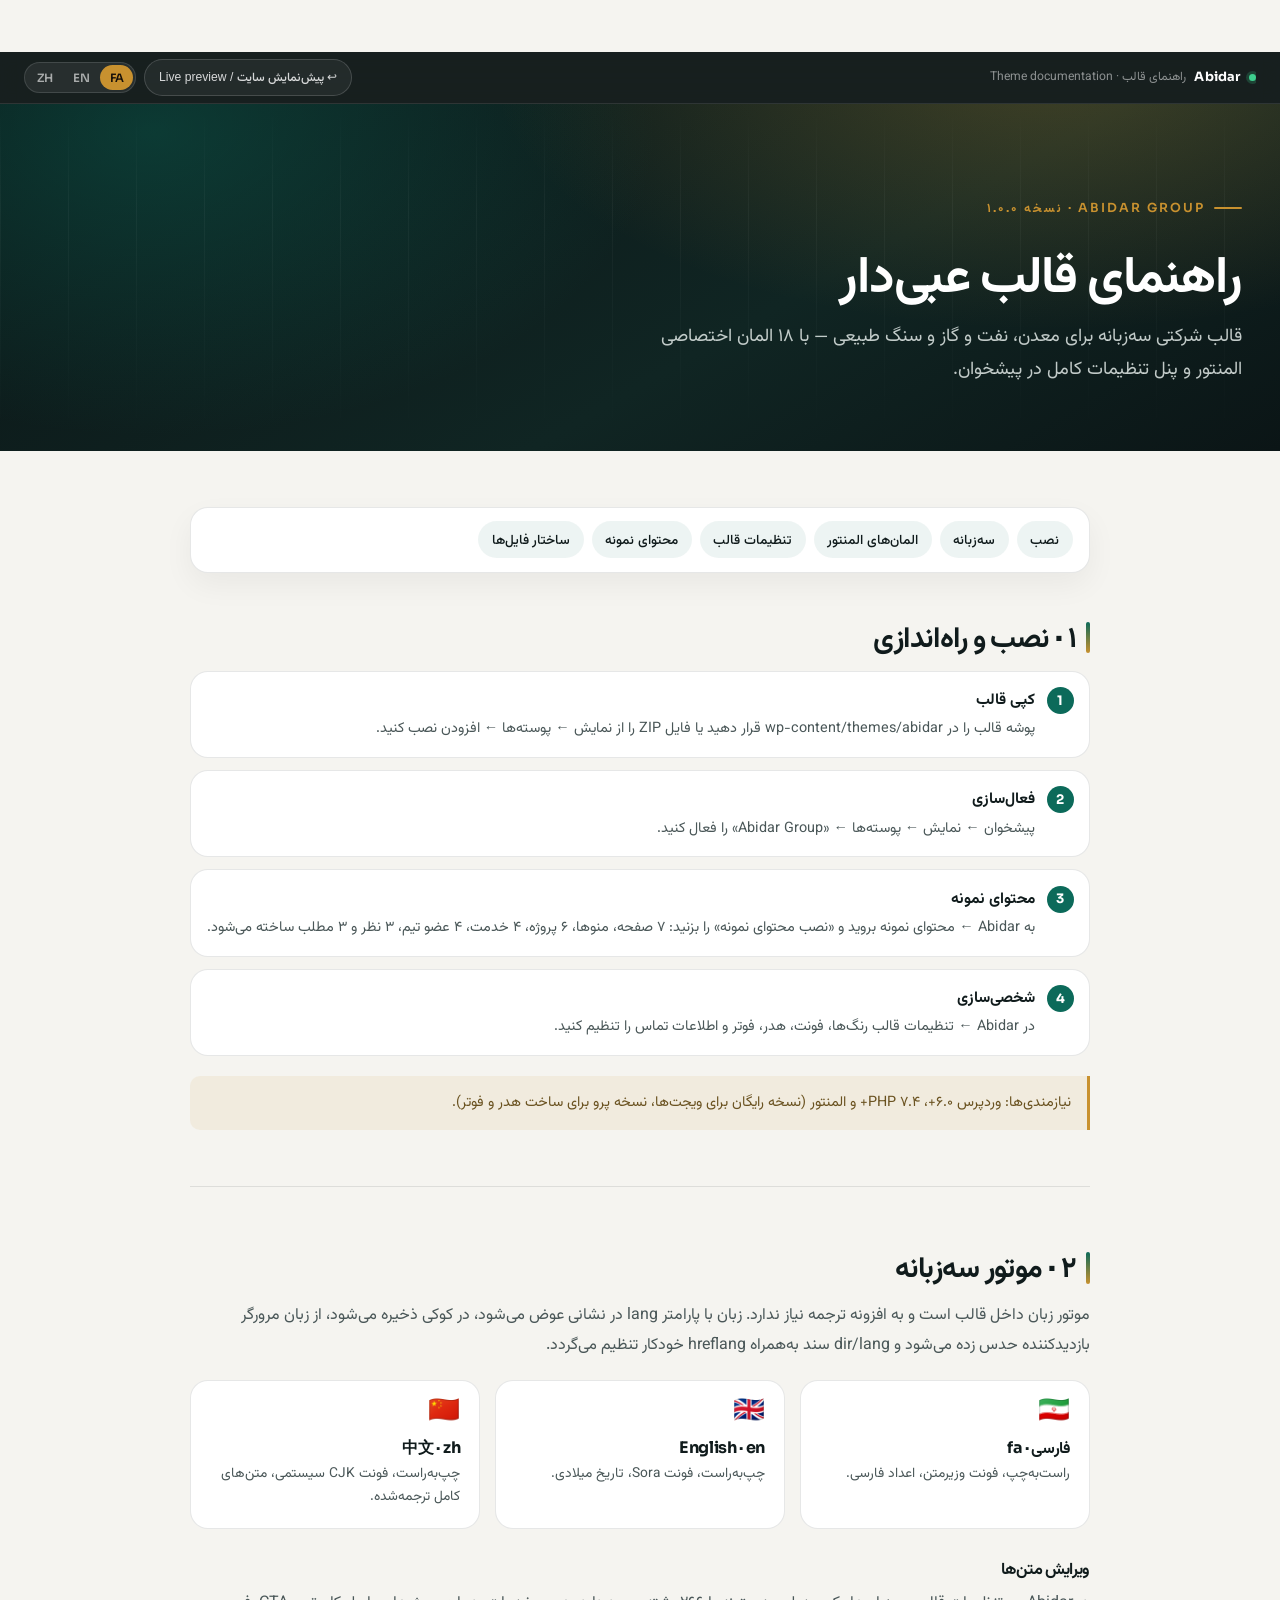
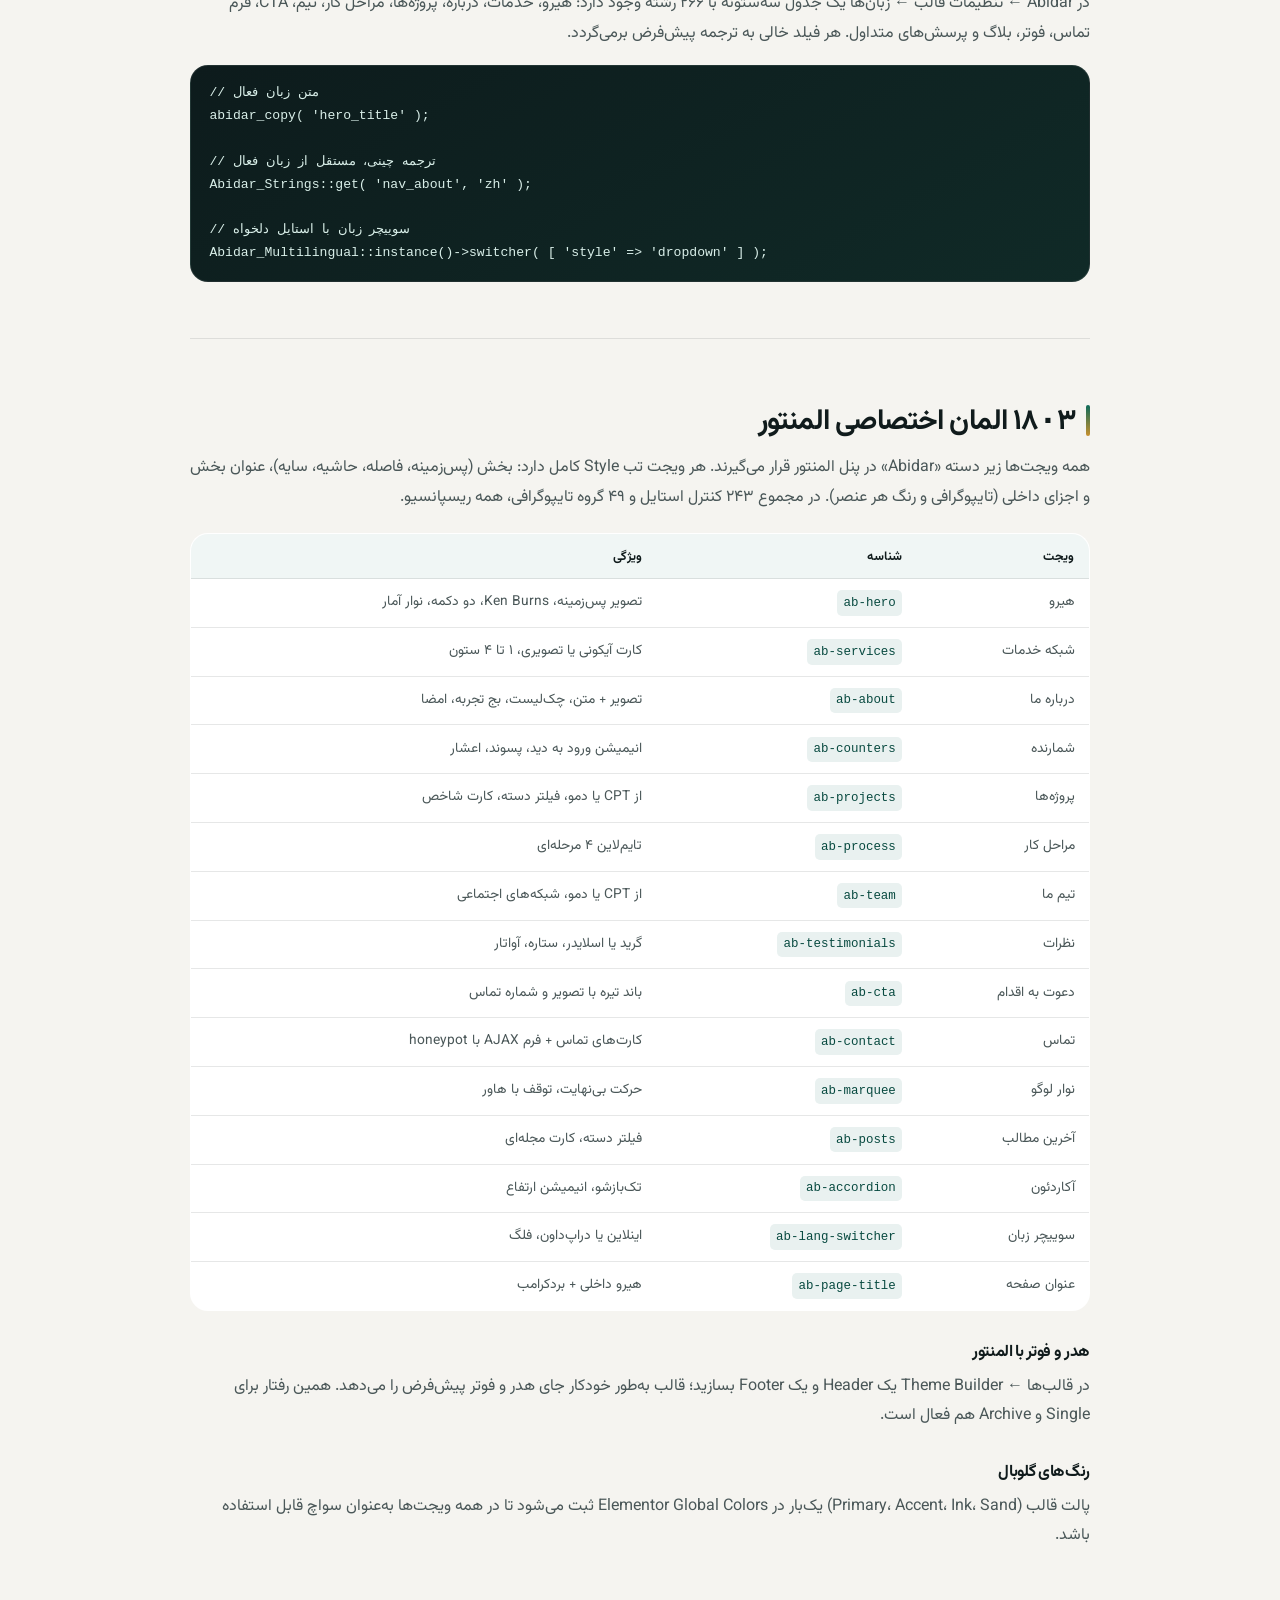
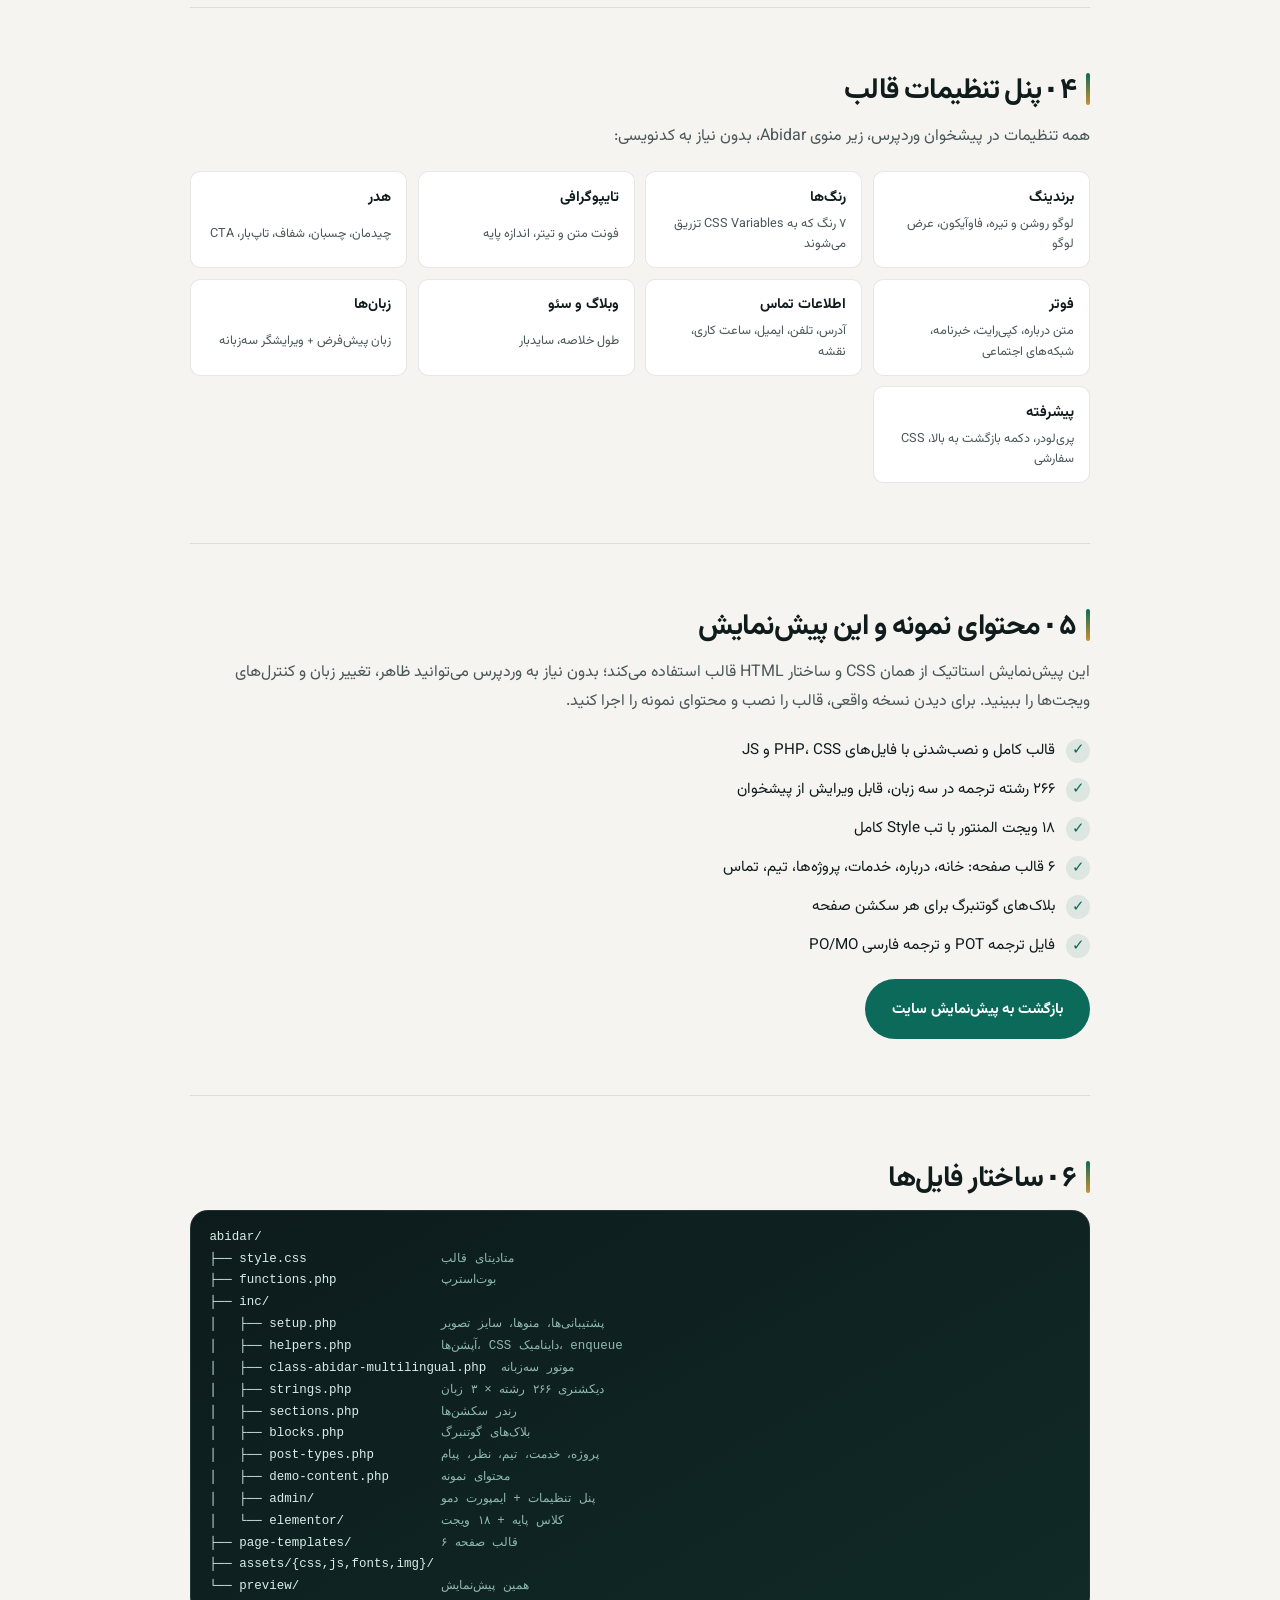
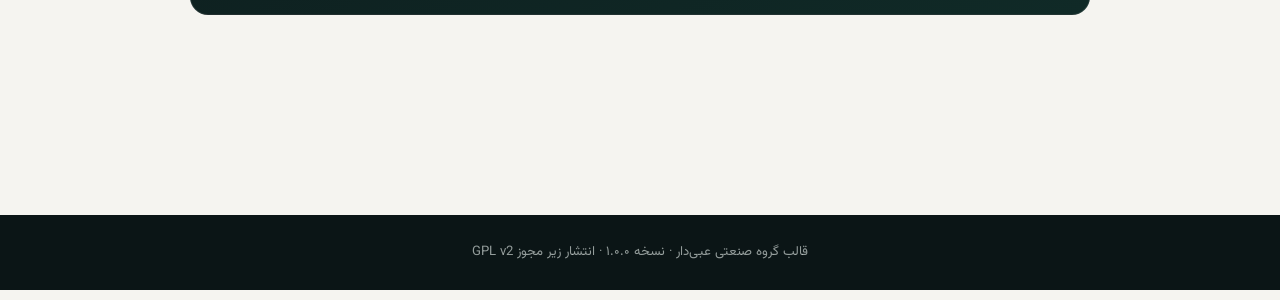
==== commit 6dc20c09: "Finish theme: Elementor-free header/footer widgets, page content, new home sections - Add ab-header " ====
--- a/preview/docs.html
+++ b/preview/docs.html
@@ -4,7 +4,7 @@
   <meta charset="utf-8">
   <meta name="viewport" content="width=device-width, initial-scale=1">
   <title>راهنمای قالب عبی‌دار — Abidar Theme Docs</title>
-  <meta name="description" content="راهنمای نصب و استفاده از قالب وردپرس گروه عبی‌دار: موتور سه‌زبانه، ۱۵ المان المنتور، پنل تنظیمات و محتوای نمونه.">
+  <meta name="description" content="راهنمای نصب و استفاده از قالب وردپرس گروه عبی‌دار: موتور سه‌زبانه، ۱۸ المان المنتور، پنل تنظیمات و محتوای نمونه.">
 
   <link rel="stylesheet" href="../assets/css/fonts.css">
   <link rel="stylesheet" href="../assets/css/main.css">
@@ -37,7 +37,7 @@
   <div class="ab-container">
     <span class="ab-eyebrow ab-eyebrow--light" data-copy="docs_eyebrow">Abidar Group · v1.0.0</span>
     <h1 data-copy="docs_title">راهنمای قالب عبی‌دار</h1>
-    <p class="ab-lead" data-copy="docs_text">قالب شرکتی سه‌زبانه برای معدن، نفت و گاز و سنگ طبیعی — با ۱۵ المان اختصاصی المنتور و پنل تنظیمات کامل در پیشخوان.</p>
+    <p class="ab-lead" data-copy="docs_text">قالب شرکتی سه‌زبانه برای معدن، نفت و گاز و سنگ طبیعی — با ۱۸ المان اختصاصی المنتور و پنل تنظیمات کامل در پیشخوان.</p>
   </div>
 </header>
 
@@ -117,7 +117,7 @@
 
     <!-- 3. Widgets -->
     <section class="ab-docs-section" id="widgets">
-      <h2 data-copy="docs_widgets_title">۳ · ۱۵ المان اختصاصی المنتور</h2>
+      <h2 data-copy="docs_widgets_title">۳ · ۱۸ المان اختصاصی المنتور</h2>
       <p data-copy="docs_widgets_text">همه ویجت‌ها زیر دسته «Abidar» در پنل المنتور قرار می‌گیرند و تب Style کامل دارند: تایپوگرافی، رنگ، فاصله، حاشیه، سایه و کنترل‌های ریسپانسیو.</p>
 
       <table class="ab-docs-table">
@@ -180,7 +180,7 @@
       <ul class="ab-checklist">
         <li><span class="ab-checklist__icon">✓</span><span data-copy="docs_demo_1">قالب کامل و نصب‌شدنی با فایل‌های PHP، CSS و JS</span></li>
         <li><span class="ab-checklist__icon">✓</span><span data-copy="docs_demo_2">۱۶۶ رشته ترجمه در سه زبان، قابل ویرایش از پیشخوان</span></li>
-        <li><span class="ab-checklist__icon">✓</span><span data-copy="docs_demo_3">۱۵ ویجت المنتور با تب Style کامل</span></li>
+        <li><span class="ab-checklist__icon">✓</span><span data-copy="docs_demo_3">۱۸ ویجت المنتور با تب Style کامل</span></li>
         <li><span class="ab-checklist__icon">✓</span><span data-copy="docs_demo_4">۶ قالب صفحه: خانه، درباره، خدمات، پروژه‌ها، تیم، تماس</span></li>
         <li><span class="ab-checklist__icon">✓</span><span data-copy="docs_demo_5">بلاک‌های گوتنبرگ برای هر سکشن صفحه</span></li>
         <li><span class="ab-checklist__icon">✓</span><span data-copy="docs_demo_6">فایل ترجمه POT و ترجمه فارسی PO/MO</span></li>
@@ -205,7 +205,7 @@
 │   ├── post-types.php         <span data-copy="f_tree_9">پروژه، خدمت، تیم، نظر، پیام</span>
 │   ├── demo-content.php       <span data-copy="f_tree_10">محتوای نمونه</span>
 │   ├── admin/                 <span data-copy="f_tree_11">پنل تنظیمات + ایمپورت دمو</span>
-│   └── elementor/             <span data-copy="f_tree_12">کلاس پایه + ۱۵ ویجت</span>
+│   └── elementor/             <span data-copy="f_tree_12">کلاس پایه + ۱۸ ویجت</span>
 ├── page-templates/            <span data-copy="f_tree_13">۶ قالب صفحه</span>
 ├── assets/{css,js,fonts,img}/
 └── preview/                   <span data-copy="f_tree_14">همین پیش‌نمایش</span></code></pre>
--- a/assets/css/main.css
+++ b/assets/css/main.css
@@ -500,10 +500,6 @@
 
 .ab-logo__img { width: var(--ab-logo-w, 148px); height: auto; }
 
-.ab-footer .ab-logo__name { color: #fff; }
-.ab-footer .ab-logo__tag { color: rgba(255, 255, 255, 0.5); }
-.ab-footer .ab-logo__mark { background: rgba(255, 255, 255, 0.08); box-shadow: none; }
-
 /* Primary nav */
 .ab-nav__list {
   display: flex;
@@ -1750,6 +1746,43 @@
 .ab-post-meta { display: flex; align-items: center; gap: 0.75rem; flex-wrap: wrap; font-size: 0.78rem; color: var(--ab-body); }
 .ab-post-meta__cat { padding: 0.2rem 0.6rem; border-radius: var(--ab-radius-pill); background: rgba(12, 106, 90, 0.08); color: var(--ab-primary); font-weight: 600; font-size: 0.72rem; }
 
+/* Author and date read as quiet meta separated by a dot. */
+.ab-post-meta__author,
+.ab-post-meta__date {
+  display: inline-flex;
+  align-items: center;
+  gap: 0.35rem;
+  white-space: nowrap;
+}
+
+.ab-post-meta__date::before {
+  content: '';
+  width: 3px;
+  height: 3px;
+  border-radius: 50%;
+  background: currentColor;
+  opacity: 0.45;
+  margin-inline-end: 0.15rem;
+}
+
+.ab-post-meta__author svg,
+.ab-post-meta__date svg { width: 13px; height: 13px; opacity: 0.65; }
+
+/* Footer columns: the grid template already spans brand + 3 columns. */
+
+/* Search toggle: the header button and the panel's own close button. */
+.ab-search-toggle svg { width: 18px; height: 18px; }
+
+/* Page shell wrappers. */
+.ab-site {
+  display: flex;
+  flex-direction: column;
+  min-height: 100vh;
+  overflow-x: clip;
+}
+
+.ab-main { flex: 1 0 auto; }
+
 .ab-single__head { max-width: 800px; margin-inline: auto; text-align: center; }
 .ab-single__title { font-size: clamp(1.9rem, 3.6vw, 3rem); }
 .ab-single__meta { justify-content: center; margin-top: 1rem; }
@@ -1818,42 +1851,12 @@
 /* ————————————————————————————————————————————————
    19. Footer
    ———————————————————————————————————————————————— */
-.ab-footer { background: var(--ab-dark); color: rgba(255, 255, 255, 0.62); margin-top: 0; }
-
-.ab-footer__newsletter { border-bottom: 1px solid var(--ab-line-light); padding-block: 2.5rem; }
-
-.ab-footer__newsletter-inner { display: flex; align-items: center; justify-content: space-between; gap: 2rem; flex-wrap: wrap; }
-.ab-footer__newsletter-title { color: #fff; font-size: 1.15rem; margin-bottom: 0.25rem; }
-.ab-footer__newsletter-inner p { margin: 0; font-size: 0.9rem; }
 
 .ab-newsletter { position: relative; display: flex; gap: 0.5rem; flex: 1; max-width: 460px; }
 .ab-newsletter input { flex: 1; padding: 0.85rem 1.1rem; font-family: inherit; font-size: 0.9rem; color: #fff; background: rgba(255, 255, 255, 0.06); border: 1px solid var(--ab-line-light); border-radius: var(--ab-radius-pill); }
 .ab-newsletter input::placeholder { color: rgba(255, 255, 255, 0.4); }
 .ab-newsletter input:focus { outline: none; border-color: var(--ab-accent); }
 .ab-newsletter__msg { position: absolute; top: calc(100% + 0.4rem); inset-inline-start: 1rem; font-size: 0.75rem; color: var(--ab-accent); }
-
-.ab-footer__main { padding-block: clamp(2.5rem, 5vw, 4.5rem); }
-.ab-footer__grid { display: grid; grid-template-columns: 1.5fr 1fr 1fr 1.15fr; gap: clamp(2rem, 4vw, 3.5rem); }
-
-.ab-footer__about { font-size: 0.9rem; margin-block: 1.25rem; max-width: 34ch; }
-.ab-footer__col--brand .ab-social { margin-top: 0.5rem; }
-
-.ab-footer__title { color: #fff; font-size: 0.95rem; margin-bottom: 1.15rem; letter-spacing: 0.01em; }
-
-.ab-footer__list { list-style: none; margin: 0; padding: 0; display: flex; flex-direction: column; gap: 0.6rem; }
-.ab-footer__list a { font-size: 0.88rem; color: rgba(255, 255, 255, 0.62); }
-.ab-footer__list a:hover { color: var(--ab-accent); }
-.ab-footer__list .ab-nav__link { padding: 0; color: rgba(255, 255, 255, 0.62); font-size: 0.88rem; }
-.ab-footer__list .ab-nav__link::after { display: none; }
-
-.ab-footer__bottom { border-top: 1px solid var(--ab-line-light); padding-block: 1.35rem; font-size: 0.78rem; }
-.ab-footer__bottom-inner { display: flex; align-items: center; justify-content: space-between; gap: 1rem; flex-wrap: wrap; }
-.ab-footer__copy { margin: 0; }
-.ab-footer__legal { display: flex; gap: 1.25rem; list-style: none; margin: 0; padding: 0; }
-.ab-footer__legal a { color: rgba(255, 255, 255, 0.55); }
-.ab-footer__legal a:hover { color: #fff; }
-
-.ab-footer__list.ab-mobile-nav__list .sub-menu { display: none; }
 
 /* Social */
 .ab-social { display: flex; align-items: center; gap: 0.5rem; list-style: none; margin: 0; padding: 0; }
@@ -1870,7 +1873,8 @@
   transition: 0.25s var(--ab-ease);
 }
 
-.ab-footer .ab-social__link,
+.ab-foot .ab-social__link,
+.ab-masthead__drawer .ab-social__link,
 .ab-section--dark .ab-social__link { border-color: var(--ab-line-light); color: rgba(255, 255, 255, 0.7); }
 
 .ab-social__link:hover { background: var(--ab-primary); border-color: var(--ab-primary); color: #fff; transform: translateY(-2px); }
@@ -1945,13 +1949,291 @@
 @keyframes ab-spin { to { transform: rotate(360deg); } }
 
 /* ————————————————————————————————————————————————
+   20b. Comments
+   ———————————————————————————————————————————————— */
+.ab-comments { margin-top: clamp(2.5rem, 5vw, 3.5rem); }
+
+.ab-comments__title {
+  font-size: 1.35rem;
+  margin: 0 0 1.5rem;
+  padding-bottom: 0.85rem;
+  border-bottom: 1px solid var(--ab-line);
+}
+
+.ab-comments__list {
+  list-style: none;
+  margin: 0 0 1.5rem;
+  padding: 0;
+  display: flex;
+  flex-direction: column;
+  gap: 1.25rem;
+}
+
+.ab-comments__list .children {
+  list-style: none;
+  margin: 1.25rem 0 0;
+  padding-inline-start: clamp(1rem, 3vw, 2.25rem);
+  display: flex;
+  flex-direction: column;
+  gap: 1.25rem;
+  border-inline-start: 2px solid var(--ab-line);
+}
+
+.ab-comment {
+  background: #fff;
+  border: 1px solid var(--ab-line);
+  border-radius: var(--ab-radius-sm);
+  padding: clamp(1.1rem, 2.5vw, 1.6rem);
+  box-shadow: 0 1px 2px rgba(16, 27, 28, 0.04);
+}
+
+.ab-comment .comment-body > p:first-of-type { margin-top: 0; }
+.ab-comment .comment-body > p:last-child { margin-bottom: 0; }
+
+.ab-comment__head {
+  display: flex;
+  align-items: center;
+  gap: 0.85rem;
+  margin-bottom: 0.75rem;
+}
+
+.ab-comment__avatar {
+  flex: none;
+  width: 48px;
+  height: 48px;
+  border-radius: 50%;
+  overflow: hidden;
+  background: var(--ab-surface);
+}
+
+.ab-comment__avatar img { width: 100%; height: 100%; object-fit: cover; display: block; }
+
+.ab-comment__meta { display: flex; flex-direction: column; gap: 0.15rem; min-width: 0; }
+
+.ab-comment__author {
+  font-family: var(--ab-font-head);
+  font-weight: 600;
+  font-size: 0.95rem;
+  color: var(--ab-ink);
+  line-height: 1.3;
+}
+
+.ab-comment__date { font-size: 0.76rem; color: var(--ab-body); }
+
+.ab-comment__awaiting {
+  display: inline-flex;
+  align-items: center;
+  gap: 0.35rem;
+  font-size: 0.74rem;
+  color: var(--ab-accent-deep, #8a6118);
+  background: rgba(200, 145, 47, 0.14);
+  border-radius: 999px;
+  padding: 0.2rem 0.6rem;
+  margin-inline-start: auto;
+  white-space: nowrap;
+}
+
+.ab-comment__content { font-size: 0.94rem; line-height: 1.8; }
+.ab-comment__content p { margin: 0 0 0.85rem; }
+
+.ab-comment__reply { margin-top: 0.9rem; }
+
+.ab-comment__reply a {
+  font-size: 0.8rem;
+  font-weight: 600;
+  color: var(--ab-primary);
+  display: inline-flex;
+  align-items: center;
+  gap: 0.3rem;
+}
+
+.ab-comment__reply a:hover { color: var(--ab-primary-dark); text-decoration: underline; }
+
+.ab-comments .comment-respond { margin-top: 2rem; }
+
+.ab-comments__form-title {
+  font-size: 1.2rem;
+  margin: 0 0 1.25rem;
+}
+
+.ab-comments .comment-form .ab-field { margin-bottom: 1rem; }
+
+.ab-comments .comment-form label {
+  display: block;
+  font-size: 0.82rem;
+  font-weight: 600;
+  color: var(--ab-ink);
+  margin-bottom: 0.4rem;
+}
+
+.ab-comments .comment-form input[type='text'],
+.ab-comments .comment-form input[type='email'],
+.ab-comments .comment-form input[type='url'],
+.ab-comments .comment-form textarea {
+  width: 100%;
+  font: inherit;
+  font-size: 0.94rem;
+  color: var(--ab-ink);
+  background: #fff;
+  border: 1px solid var(--ab-line);
+  border-radius: var(--ab-radius-xs);
+  padding: 0.7rem 0.9rem;
+  transition: border-color 0.2s, box-shadow 0.2s;
+}
+
+.ab-comments .comment-form textarea { min-height: 140px; resize: vertical; }
+
+.ab-comments .comment-form input:focus,
+.ab-comments .comment-form textarea:focus {
+  outline: none;
+  border-color: var(--ab-primary);
+  box-shadow: 0 0 0 3px rgba(12, 106, 90, 0.12);
+}
+
+.ab-comments .comment-form .submit {
+  display: inline-flex;
+  align-items: center;
+  justify-content: center;
+  gap: 0.5rem;
+  cursor: pointer;
+  border: 0;
+}
+
+/* Comment navigation (newer / older) */
+.ab-comments .comment-navigation,
+.ab-comments .commentnav,
+.ab-comments .nav-links {
+  display: flex;
+  flex-wrap: wrap;
+  gap: 0.75rem;
+  justify-content: space-between;
+  margin-block: 1.5rem;
+}
+
+.ab-comments .nav-previous a,
+.ab-comments .nav-next a {
+  display: inline-flex;
+  align-items: center;
+  gap: 0.4rem;
+  font-size: 0.85rem;
+  font-weight: 600;
+  color: var(--ab-primary);
+  border: 1px solid var(--ab-line);
+  border-radius: 999px;
+  padding: 0.45rem 1rem;
+  transition: border-color 0.2s, background 0.2s;
+}
+
+.ab-comments .nav-previous a:hover,
+.ab-comments .nav-next a:hover {
+  border-color: var(--ab-primary);
+  background: rgba(12, 106, 90, 0.06);
+}
+
+/* Pingbacks / trackbacks read as quiet meta rows */
+.ab-comment.pingback,
+.ab-comment.trackback { background: var(--ab-surface); box-shadow: none; }
+
+.ab-comment.pingback .comment-body,
+.ab-comment.trackback .comment-body { font-size: 0.86rem; color: var(--ab-body); }
+
+/* By-post author highlight */
+.ab-comment.bypostauthor { border-color: rgba(12, 106, 90, 0.35); }
+
+/* ————————————————————————————————————————————————
+   20c. Language switcher flags
+   ———————————————————————————————————————————————— */
+.ab-lang__flag {
+  font-size: 1.05em;
+  line-height: 1;
+  font-family: 'Apple Color Emoji', 'Segoe UI Emoji', 'Noto Color Emoji', sans-serif;
+}
+
+.ab-lang--flags .ab-lang__item a { gap: 0.4rem; }
+
+.ab-lang__globe {
+  display: inline-flex;
+  align-items: center;
+}
+
+.ab-lang__globe svg { width: 15px; height: 15px; }
+
+.ab-lang__item a { display: inline-flex; align-items: center; gap: 0.3rem; }
+
+/* Split-layout header needs breathing room around the centred logo */
+.ab-header--split .ab-nav--left { flex: 1 1 0; min-width: 0; }
+
+/* Sticky header elevation */
+.ab-header.is-sticky .ab-header__bar {
+  box-shadow: 0 10px 30px rgba(16, 27, 28, 0.09);
+}
+
+/* Placeholder wrapper used by post cards without a featured image */
+.ab-thumb {
+  display: block;
+  width: 100%;
+  overflow: hidden;
+  background: var(--ab-surface);
+}
+
+.ab-thumb img { width: 100%; height: 100%; object-fit: cover; display: block; }
+
+/* ————————————————————————————————————————————————
+   20d. Print
+   ———————————————————————————————————————————————— */
+@media print {
+  .ab-header,
+  .ab-footer,
+  .ab-foot,
+  .ab-masthead-wrap,
+  .ab-topbar-wrap,
+  .ab-to-top,
+  .ab-preloader,
+  .ab-mobile-nav,
+  .ab-comments,
+  .ab-cta,
+  .ab-marquee,
+  .ab-hero__scroll,
+  .ab-skip,
+  .ab-search-overlay { display: none !important; }
+
+  .ab-section { padding-block: 1rem !important; }
+
+  body {
+    background: #fff !important;
+    color: #000 !important;
+    font-size: 11pt;
+    line-height: 1.5;
+  }
+
+  .ab-page-hero,
+  .ab-hero { min-height: 0 !important; color: #000 !important; background: none !important; }
+  .ab-page-hero h1, .ab-hero h1 { color: #000 !important; }
+
+  a[href^='http']::after { content: ' (' attr(href) ')'; font-size: 8pt; color: #555; }
+
+  .ab-card, .ab-project, .ab-team-card, .ab-post-card {
+    break-inside: avoid;
+    box-shadow: none !important;
+    border: 1px solid #ddd;
+  }
+
+  img { max-width: 100% !important; page-break-inside: avoid; }
+
+  h1, h2, h3 { break-after: avoid; page-break-after: avoid; }
+}
+
+/* ————————————————————————————————————————————————
    21. WordPress core alignment classes
    ———————————————————————————————————————————————— */
 .alignwide { max-width: 1100px; margin-inline: auto; }
 .alignfull { max-width: 100vw; width: 100vw; margin-inline: calc(50% - 50vw); }
 .aligncenter { display: block; margin-inline: auto; }
-.alignright { float: right; margin: 0 0 1rem 1.5rem; }
-.alignleft { float: left; margin: 0 1.5rem 1rem 0; }
+/* Logical floats so core image alignment mirrors correctly in RTL. */
+.alignright { float: inline-end; margin-block: 0 1rem; margin-inline: 1.5rem 0; }
+.alignleft { float: inline-start; margin-block: 0 1rem; margin-inline: 0 1.5rem; }
+[dir='rtl'] .alignright { float: inline-end; }
+[dir='rtl'] .alignleft { float: inline-start; }
 .wp-caption-text, .wp-block-image figcaption { font-size: 0.8rem; color: var(--ab-body); margin-top: 0.5rem; text-align: center; }
 
 .sticky .ab-post-card__title::before { content: '★ '; color: var(--ab-accent); }
@@ -1972,7 +2254,6 @@
   .ab-process::before { display: none; }
   .ab-testimonials { grid-template-columns: repeat(2, minmax(0, 1fr)); }
   .ab-contact { grid-template-columns: 1fr; }
-  .ab-footer__grid { grid-template-columns: repeat(2, minmax(0, 1fr)); }
   .ab-layout { grid-template-columns: 1fr; }
   .ab-sidebar { position: static; }
   .ab-header__lang.ab-lang--dropdown .ab-lang__menu { inset-inline-end: auto; inset-inline-start: 0; }
@@ -1999,8 +2280,6 @@
   .ab-hero__stats { border-radius: var(--ab-radius-sm); }
   .ab-hero__stat { padding: 1rem; }
   .ab-section-head--split { flex-direction: column; align-items: flex-start; }
-  .ab-footer__grid { grid-template-columns: 1fr; gap: 2rem; }
-  .ab-footer__bottom-inner { flex-direction: column; text-align: center; }
   .ab-cta__actions { width: 100%; }
   .ab-cta__actions .ab-btn { width: 100%; }
   .ab-to-top { inset-inline-end: 1rem; bottom: 1rem; }
@@ -2010,7 +2289,7 @@
 
 /* Print */
 @media print {
-  .ab-header, .ab-footer, .ab-to-top, .ab-mobile-nav, .ab-search-panel, .ab-hero__bg { display: none !important; }
+  .ab-header, .ab-footer, .ab-foot, .ab-masthead-wrap, .ab-topbar-wrap, .ab-to-top, .ab-mobile-nav, .ab-search-panel, .ab-hero__bg { display: none !important; }
   body { color: #000; }
   a { color: #000; text-decoration: underline; }
 }
@@ -2024,3 +2303,290 @@
     scroll-behavior: auto !important;
   }
 }
+
+/* ————————————————————————————————————————————————
+   23. Homepage — sector list, capability band, featured project
+   ———————————————————————————————————————————————— */
+
+/* Sector list: an editorial accordion that opens on hover / focus. */
+.ab-sectors__list { display: flex; flex-direction: column; border-top: 1px solid var(--ab-line); }
+
+.ab-sector {
+  position: relative;
+  display: block;
+  border-bottom: 1px solid var(--ab-line);
+  overflow: hidden;
+  transition: background 0.35s var(--ab-ease);
+}
+
+.ab-sector__body {
+  position: relative;
+  z-index: 2;
+  display: flex;
+  align-items: center;
+  gap: clamp(1rem, 3vw, 2.5rem);
+  padding-block: clamp(1.4rem, 3vw, 2.1rem);
+  transition: color 0.35s var(--ab-ease);
+}
+
+.ab-sector__num {
+  font-family: var(--ab-font-head);
+  font-size: 0.8rem;
+  font-weight: 600;
+  color: var(--ab-accent);
+  letter-spacing: 0.06em;
+  flex: none;
+  width: 2.2rem;
+}
+
+.ab-sector__text { display: flex; flex-direction: column; gap: 0.2rem; min-width: 0; flex: 1; }
+
+.ab-sector__title {
+  font-family: var(--ab-font-head);
+  font-size: clamp(1.15rem, 2.4vw, 1.7rem);
+  font-weight: 600;
+  color: var(--ab-ink);
+  line-height: 1.25;
+  transition: color 0.3s;
+}
+
+.ab-sector__desc {
+  font-size: 0.85rem;
+  color: var(--ab-body);
+  max-height: 0;
+  opacity: 0;
+  overflow: hidden;
+  transition: max-height 0.4s var(--ab-ease), opacity 0.3s;
+}
+
+.ab-sector__tag {
+  flex: none;
+  font-size: 0.72rem;
+  letter-spacing: 0.08em;
+  text-transform: uppercase;
+  color: var(--ab-body);
+  border: 1px solid var(--ab-line);
+  border-radius: 999px;
+  padding: 0.3rem 0.75rem;
+  transition: border-color 0.3s, color 0.3s;
+}
+
+.ab-sector__arrow {
+  flex: none;
+  display: inline-flex;
+  align-items: center;
+  justify-content: center;
+  width: 42px;
+  height: 42px;
+  border-radius: 50%;
+  border: 1px solid var(--ab-line);
+  color: var(--ab-ink);
+  transition: background 0.3s, color 0.3s, border-color 0.3s, transform 0.3s;
+}
+
+/* Photograph slides in behind the row. */
+.ab-sector__media {
+  position: absolute;
+  inset-block: 0;
+  inset-inline-end: 0;
+  width: clamp(180px, 28vw, 380px);
+  opacity: 0;
+  transform: translateX(12%);
+  transition: opacity 0.45s var(--ab-ease), transform 0.55s var(--ab-ease);
+  pointer-events: none;
+  z-index: 1;
+}
+
+[dir='rtl'] .ab-sector__media { transform: translateX(-12%); }
+
+.ab-sector__media img { width: 100%; height: 100%; object-fit: cover; }
+
+.ab-sector::before {
+  content: '';
+  position: absolute;
+  inset: 0;
+  background: linear-gradient(90deg, var(--ab-surface) 40%, transparent 100%);
+  opacity: 0;
+  transition: opacity 0.4s;
+  z-index: 0;
+}
+
+[dir='rtl'] .ab-sector::before { background: linear-gradient(270deg, var(--ab-surface) 40%, transparent 100%); }
+
+.ab-sector:hover,
+.ab-sector:focus-visible { background: var(--ab-surface); }
+
+.ab-sector:hover::before,
+.ab-sector:focus-visible::before { opacity: 1; }
+
+.ab-sector:hover .ab-sector__media,
+.ab-sector:focus-visible .ab-sector__media { opacity: 1; transform: translateX(0); }
+
+.ab-sector:hover .ab-sector__desc,
+.ab-sector:focus-visible .ab-sector__desc { max-height: 4.5rem; opacity: 1; }
+
+.ab-sector:hover .ab-sector__arrow,
+.ab-sector:focus-visible .ab-sector__arrow {
+  background: var(--ab-primary);
+  border-color: var(--ab-primary);
+  color: #fff;
+  transform: rotate(45deg);
+}
+
+.ab-sector:hover .ab-sector__title { color: var(--ab-primary); }
+
+.ab-sector:hover .ab-sector__tag { border-color: var(--ab-accent); color: var(--ab-accent); }
+
+@media (max-width: 720px) {
+  .ab-sector__media, .ab-sector::before { display: none; }
+  .ab-sector__tag { display: none; }
+  .ab-sector__desc { max-height: none; opacity: 1; }
+}
+
+/* Capability band */
+.ab-caps { position: relative; overflow: hidden; background: var(--ab-dark); }
+
+.ab-caps__bg { position: absolute; inset: 0; z-index: 0; }
+
+.ab-caps__bg img {
+  width: 100%;
+  height: 100%;
+  object-fit: cover;
+  opacity: 0.18;
+  filter: grayscale(0.4);
+}
+
+.ab-caps__bg::after {
+  content: '';
+  position: absolute;
+  inset: 0;
+  background: linear-gradient(160deg, rgba(11, 21, 22, 0.94), rgba(8, 74, 64, 0.86));
+}
+
+.ab-caps .ab-container { position: relative; z-index: 1; }
+
+.ab-caps__head { max-width: 640px; margin-bottom: clamp(2rem, 4vw, 3rem); }
+
+.ab-caps__head h2 { color: #fff; }
+
+.ab-caps__grid {
+  display: grid;
+  grid-template-columns: repeat(4, minmax(0, 1fr));
+  gap: 1px;
+  background: rgba(255, 255, 255, 0.12);
+  border: 1px solid rgba(255, 255, 255, 0.12);
+  border-radius: var(--ab-radius);
+  overflow: hidden;
+}
+
+.ab-cap {
+  background: rgba(9, 24, 25, 0.55);
+  backdrop-filter: blur(6px);
+  padding: clamp(1.35rem, 2.6vw, 2rem);
+  display: flex;
+  flex-direction: column;
+  gap: 0.35rem;
+  transition: background 0.3s;
+}
+
+.ab-cap:hover { background: rgba(12, 106, 90, 0.32); }
+
+.ab-cap__icon {
+  display: inline-flex;
+  align-items: center;
+  justify-content: center;
+  width: 44px;
+  height: 44px;
+  border-radius: 12px;
+  background: rgba(200, 145, 47, 0.16);
+  color: var(--ab-accent);
+  margin-bottom: 0.6rem;
+}
+
+.ab-cap__value {
+  font-family: var(--ab-font-head);
+  font-size: clamp(1.9rem, 3.4vw, 2.6rem);
+  font-weight: 700;
+  color: #fff;
+  line-height: 1;
+  letter-spacing: -0.02em;
+}
+
+.ab-cap__unit { font-size: 0.55em; color: var(--ab-accent); margin-inline-start: 0.1em; }
+
+.ab-cap__title { font-size: 0.86rem; font-weight: 600; color: #fff; margin-top: 0.35rem; }
+
+.ab-cap__text { font-size: 0.8rem; line-height: 1.65; color: rgba(255, 255, 255, 0.62); }
+
+@media (max-width: 980px) {
+  .ab-caps__grid { grid-template-columns: repeat(2, minmax(0, 1fr)); }
+}
+
+@media (max-width: 560px) {
+  .ab-caps__grid { grid-template-columns: 1fr; }
+}
+
+/* Featured project */
+.ab-featured__grid {
+  display: grid;
+  grid-template-columns: 1.15fr 1fr;
+  gap: clamp(2rem, 4vw, 4rem);
+  align-items: center;
+}
+
+.ab-featured__media {
+  position: relative;
+  border-radius: var(--ab-radius);
+  overflow: hidden;
+  aspect-ratio: 5 / 4;
+  box-shadow: 0 30px 70px rgba(16, 27, 28, 0.18);
+}
+
+.ab-featured__media img { width: 100%; height: 100%; object-fit: cover; transition: transform 0.8s var(--ab-ease); }
+
+.ab-featured__media:hover img { transform: scale(1.04); }
+
+.ab-featured__play {
+  position: absolute;
+  inset-block-end: 1.25rem;
+  inset-inline-end: 1.25rem;
+  width: 58px;
+  height: 58px;
+  border-radius: 50%;
+  background: #fff;
+  color: var(--ab-primary);
+  display: inline-flex;
+  align-items: center;
+  justify-content: center;
+  box-shadow: 0 14px 30px rgba(16, 27, 28, 0.22);
+  transition: background 0.25s, color 0.25s, transform 0.25s;
+}
+
+.ab-featured__play:hover { background: var(--ab-primary); color: #fff; transform: scale(1.06); }
+
+.ab-featured__title { font-size: clamp(1.6rem, 3.2vw, 2.4rem); margin-block: 0.6rem 1rem; }
+
+.ab-featured__facts {
+  display: grid;
+  grid-template-columns: repeat(2, minmax(0, 1fr));
+  gap: 1rem 1.5rem;
+  margin: 1.75rem 0;
+  padding-block: 1.5rem;
+  border-block: 1px solid var(--ab-line);
+}
+
+.ab-fact { display: flex; flex-direction: column; gap: 0.2rem; }
+
+.ab-fact dt {
+  font-size: 0.72rem;
+  letter-spacing: 0.08em;
+  text-transform: uppercase;
+  color: var(--ab-body);
+}
+
+.ab-fact dd { margin: 0; font-family: var(--ab-font-head); font-weight: 600; font-size: 0.95rem; color: var(--ab-ink); }
+
+@media (max-width: 900px) {
+  .ab-featured__grid { grid-template-columns: 1fr; }
+  .ab-featured__media { aspect-ratio: 16 / 10; }
+}
--- a/assets/css/widgets.css
+++ b/assets/css/widgets.css
@@ -72,3 +72,688 @@
 .elementor-widget-ab-services .ab-icon,
 .elementor-widget-ab-process .ab-icon,
 .elementor-widget-ab-counters .ab-icon { transition: stroke .25s var(--ab-ease); }
+
+/* ═══════════════════════════════════════════════════
+   MASTHEAD (Elementor header widget)
+   ═══════════════════════════════════════════════════ */
+.ab-masthead-wrap { position: relative; width: 100%; z-index: 60; }
+
+.ab-masthead-wrap.is-sticky-enabled .ab-masthead {
+  position: sticky;
+  top: 0;
+  z-index: 55;
+}
+
+.admin-bar .ab-masthead-wrap.is-sticky-enabled .ab-masthead { top: 32px; }
+
+@media (max-width: 782px) {
+  .admin-bar .ab-masthead-wrap.is-sticky-enabled .ab-masthead { top: 46px; }
+}
+
+.ab-masthead {
+  position: relative;
+  background: var(--ab-white, #fff);
+  border-bottom: 1px solid var(--ab-line);
+  transition: box-shadow 0.25s var(--ab-ease), background 0.25s var(--ab-ease);
+}
+
+.ab-masthead.is-scrolled { box-shadow: 0 12px 34px rgba(16, 27, 28, 0.09); }
+
+.ab-masthead__inner {
+  display: flex;
+  align-items: center;
+  gap: clamp(1rem, 2.5vw, 2rem);
+  min-height: 82px;
+}
+
+.ab-masthead__brand { flex: none; }
+
+.ab-masthead__nav { min-width: 0; }
+
+.ab-masthead__nav ul {
+  display: flex;
+  align-items: center;
+  gap: clamp(0.85rem, 2vw, 1.75rem);
+  list-style: none;
+  margin: 0;
+  padding: 0;
+}
+
+.ab-masthead__nav li { position: relative; }
+
+.ab-masthead__nav a {
+  display: inline-flex;
+  align-items: center;
+  gap: 0.35rem;
+  font-weight: 500;
+  font-size: 0.92rem;
+  color: var(--ab-ink);
+  padding-block: 0.35rem;
+  transition: color 0.2s;
+}
+
+.ab-masthead__nav a:hover,
+.ab-masthead__nav .current-menu-item > a { color: var(--ab-primary); }
+
+.ab-masthead__nav a::after {
+  content: '';
+  position: absolute;
+  inset-inline-start: 0;
+  bottom: -2px;
+  width: 0;
+  height: 2px;
+  background: var(--ab-accent);
+  transition: width 0.3s var(--ab-ease);
+}
+
+.ab-masthead__nav > ul > li > a:hover::after,
+.ab-masthead__nav > ul > li.current-menu-item > a::after { width: 100%; }
+
+.ab-masthead__caret { opacity: 0.5; transition: transform 0.25s; }
+
+.ab-masthead__nav li:hover > a .ab-masthead__caret { transform: rotate(180deg); }
+
+/* Dropdowns */
+.ab-masthead__nav .ab-masthead__sub {
+  position: absolute;
+  inset-inline-start: 0;
+  top: calc(100% + 0.9rem);
+  min-width: 230px;
+  flex-direction: column;
+  align-items: stretch;
+  gap: 0.1rem;
+  background: #fff;
+  border: 1px solid var(--ab-line);
+  border-radius: var(--ab-radius-sm);
+  padding: 0.6rem;
+  box-shadow: 0 20px 44px rgba(16, 27, 28, 0.13);
+  opacity: 0;
+  visibility: hidden;
+  transform: translateY(-6px);
+  transition: opacity 0.2s, transform 0.2s, visibility 0.2s;
+  z-index: 20;
+}
+
+.ab-masthead__nav li:hover > .ab-masthead__sub,
+.ab-masthead__nav li:focus-within > .ab-masthead__sub {
+  opacity: 1;
+  visibility: visible;
+  transform: translateY(0);
+}
+
+.ab-masthead__nav .ab-masthead__sub a {
+  padding: 0.5rem 0.7rem;
+  border-radius: var(--ab-radius-xs);
+  font-size: 0.88rem;
+  width: 100%;
+}
+
+.ab-masthead__nav .ab-masthead__sub a:hover { background: var(--ab-surface); }
+
+.ab-masthead__nav .ab-masthead__sub .ab-masthead__sub {
+  inset-inline-start: 100%;
+  top: -0.6rem;
+}
+
+/* Split layout */
+.ab-masthead--split .ab-masthead__inner { position: relative; justify-content: space-between; }
+
+.ab-masthead--split .ab-masthead__brand {
+  position: absolute;
+  inset-inline-start: 50%;
+  transform: translateX(-50%);
+}
+
+[dir='rtl'] .ab-masthead--split .ab-masthead__brand { transform: translateX(50%); }
+
+.ab-masthead--split .ab-masthead__nav--start { flex: 1 1 0; }
+
+.ab-masthead--split .ab-masthead__actions { margin-inline-start: 0; }
+
+/* Centered layout */
+.ab-masthead--centered .ab-masthead__inner {
+  flex-wrap: wrap;
+  justify-content: center;
+  flex-direction: column;
+  gap: 0.7rem;
+  padding-block: 1rem;
+}
+
+.ab-masthead--centered .ab-masthead__nav ul { justify-content: center; }
+
+.ab-masthead--centered .ab-masthead__actions { margin-inline-start: 0; }
+
+/* Actions */
+.ab-masthead__actions {
+  display: flex;
+  align-items: center;
+  gap: 0.6rem;
+  margin-inline-start: auto;
+}
+
+.ab-masthead__iconbtn,
+.ab-masthead__burger {
+  display: inline-flex;
+  align-items: center;
+  justify-content: center;
+  width: 40px;
+  height: 40px;
+  border-radius: 50%;
+  border: 1px solid var(--ab-line);
+  background: transparent;
+  color: var(--ab-ink);
+  cursor: pointer;
+  transition: border-color 0.2s, color 0.2s, background 0.2s;
+}
+
+.ab-masthead__iconbtn:hover,
+.ab-masthead__burger:hover {
+  border-color: var(--ab-primary);
+  color: var(--ab-primary);
+  background: rgba(12, 106, 90, 0.05);
+}
+
+.ab-masthead__burger { display: none; }
+
+.ab-masthead__cta {
+  display: inline-flex;
+  align-items: center;
+  gap: 0.45rem;
+  background: var(--ab-primary);
+  color: #fff;
+  border: 1px solid var(--ab-primary);
+  border-radius: 999px;
+  padding: 0.62rem 1.25rem;
+  font-size: 0.86rem;
+  font-weight: 600;
+  transition: background 0.2s, transform 0.2s;
+}
+
+.ab-masthead__cta:hover { background: var(--ab-primary-dark); transform: translateY(-1px); }
+
+.ab-masthead__lang .ab-lang__toggle { border-radius: 999px; }
+
+/* Transparent header */
+.ab-masthead-wrap.is-transparent { position: absolute; inset-inline: 0; top: 0; }
+
+.ab-masthead-wrap.is-transparent .ab-masthead {
+  background: transparent;
+  border-bottom-color: rgba(255, 255, 255, 0.16);
+}
+
+.ab-masthead-wrap.is-transparent .ab-masthead:not(.is-scrolled) .ab-masthead__nav a,
+.ab-masthead-wrap.is-transparent .ab-masthead:not(.is-scrolled) .ab-masthead__iconbtn,
+.ab-masthead-wrap.is-transparent .ab-masthead:not(.is-scrolled) .ab-masthead__burger {
+  color: rgba(255, 255, 255, 0.9);
+}
+
+.ab-masthead-wrap.is-transparent .ab-masthead:not(.is-scrolled) .ab-masthead__iconbtn,
+.ab-masthead-wrap.is-transparent .ab-masthead:not(.is-scrolled) .ab-masthead__burger {
+  border-color: rgba(255, 255, 255, 0.24);
+}
+
+.ab-masthead-wrap.is-transparent .ab-masthead.is-scrolled {
+  background: rgba(11, 21, 22, 0.96);
+  backdrop-filter: blur(12px);
+}
+
+/* Mobile drawer */
+.ab-masthead__drawer {
+  position: fixed;
+  inset-block: 0;
+  inset-inline-end: 0;
+  width: min(380px, 92vw);
+  background: var(--ab-dark);
+  color: rgba(255, 255, 255, 0.85);
+  padding: 1.5rem;
+  overflow-y: auto;
+  z-index: 999;
+  transform: translateX(100%);
+  transition: transform 0.32s var(--ab-ease);
+  display: flex;
+  flex-direction: column;
+  gap: 1.25rem;
+}
+
+[dir='rtl'] .ab-masthead__drawer { transform: translateX(-100%); }
+
+.ab-masthead__drawer.is-open { transform: translateX(0); }
+
+.ab-masthead__drawer-head {
+  display: flex;
+  align-items: center;
+  justify-content: space-between;
+  gap: 1rem;
+  padding-bottom: 1rem;
+  border-bottom: 1px solid rgba(255, 255, 255, 0.14);
+}
+
+.ab-masthead__drawer-close {
+  background: transparent;
+  border: 1px solid rgba(255, 255, 255, 0.22);
+  color: #fff;
+  width: 38px;
+  height: 38px;
+  border-radius: 50%;
+  cursor: pointer;
+  display: inline-flex;
+  align-items: center;
+  justify-content: center;
+}
+
+.ab-masthead__drawer-list { list-style: none; margin: 0; padding: 0; display: flex; flex-direction: column; gap: 0.15rem; }
+
+.ab-masthead__drawer-list a {
+  display: block;
+  padding: 0.7rem 0.2rem;
+  color: rgba(255, 255, 255, 0.86);
+  font-size: 1rem;
+  border-bottom: 1px solid rgba(255, 255, 255, 0.08);
+}
+
+.ab-masthead__drawer-list .ab-masthead__sub {
+  list-style: none;
+  margin: 0;
+  padding-inline-start: 1rem;
+}
+
+.ab-masthead__drawer-list .ab-masthead__sub a { font-size: 0.88rem; opacity: 0.75; }
+
+.ab-masthead__drawer-phone {
+  display: inline-flex;
+  align-items: center;
+  gap: 0.5rem;
+  color: var(--ab-accent);
+  font-weight: 600;
+  margin-top: auto;
+}
+
+.ab-masthead__drawer-lang .ab-lang__item a { color: rgba(255, 255, 255, 0.8); }
+
+/* Drawer backdrop */
+.ab-drawer-backdrop {
+  position: fixed;
+  inset: 0;
+  background: rgba(6, 14, 15, 0.55);
+  backdrop-filter: blur(2px);
+  z-index: 998;
+  opacity: 0;
+  transition: opacity 0.3s;
+}
+
+.ab-drawer-backdrop.is-open { opacity: 1; }
+
+body.ab-drawer-open { overflow: hidden; }
+
+/* ═══════════════════════════════════════════════════
+   FOOTER (Elementor footer widget)
+   ═══════════════════════════════════════════════════ */
+.ab-foot {
+  position: relative;
+  background: var(--ab-dark);
+  color: rgba(255, 255, 255, 0.72);
+  overflow: hidden;
+}
+
+.ab-foot::before {
+  content: '';
+  position: absolute;
+  inset: 0;
+  background-image: var(--ab-foot-pattern, url('../img/pattern-dark.jpg'));
+  background-size: cover;
+  opacity: 0.06;
+  pointer-events: none;
+}
+
+.ab-foot__main { position: relative; padding-block: clamp(3rem, 6vw, 5rem); }
+
+.ab-foot__grid {
+  display: grid;
+  grid-template-columns: 1.5fr 1fr 1fr 1.35fr;
+  gap: clamp(2rem, 4vw, 3.5rem);
+}
+
+.ab-foot__col { min-width: 0; }
+
+.ab-foot__about { font-size: 0.9rem; margin-block: 1.25rem; max-width: 34ch; line-height: 1.8; }
+
+.ab-foot__title {
+  color: #fff;
+  font-size: 0.95rem;
+  margin: 0 0 1.15rem;
+  letter-spacing: 0.01em;
+  font-family: var(--ab-font-head);
+}
+
+.ab-foot__list { list-style: none; margin: 0; padding: 0; display: flex; flex-direction: column; gap: 0.6rem; }
+
+.ab-foot__list li { display: flex; align-items: flex-start; gap: 0.5rem; font-size: 0.88rem; }
+
+.ab-foot__list svg { margin-top: 0.2rem; flex: none; opacity: 0.65; }
+
+.ab-foot__list a { color: rgba(255, 255, 255, 0.74); transition: color 0.2s; }
+
+.ab-foot__list a:hover { color: var(--ab-accent); }
+
+.ab-foot__social { display: flex; gap: 0.5rem; margin-top: 1.1rem; }
+
+.ab-foot__social a {
+  display: inline-flex;
+  align-items: center;
+  justify-content: center;
+  width: 38px;
+  height: 38px;
+  border-radius: 50%;
+  border: 1px solid rgba(255, 255, 255, 0.16);
+  color: rgba(255, 255, 255, 0.8);
+  transition: background 0.2s, color 0.2s, border-color 0.2s;
+}
+
+.ab-foot__social a:hover { background: var(--ab-accent); border-color: var(--ab-accent); color: #1a1206; }
+
+.ab-foot__social a svg { width: 17px; height: 17px; }
+
+/* Newsletter */
+.ab-foot__newsletter { margin-top: 1.5rem; }
+
+.ab-foot__newsletter-title {
+  display: block;
+  font-size: 0.78rem;
+  text-transform: uppercase;
+  letter-spacing: 0.08em;
+  color: rgba(255, 255, 255, 0.55);
+  margin-bottom: 0.55rem;
+  font-family: var(--ab-font-head);
+}
+
+.ab-foot__newsletter-row {
+  display: flex;
+  gap: 0.4rem;
+  background: rgba(255, 255, 255, 0.07);
+  border: 1px solid rgba(255, 255, 255, 0.14);
+  border-radius: 999px;
+  padding: 0.28rem;
+}
+
+.ab-foot__newsletter input {
+  flex: 1;
+  min-width: 0;
+  background: transparent;
+  border: 0;
+  color: #fff;
+  font-size: 0.86rem;
+  padding: 0.45rem 0.85rem;
+  border-radius: 999px;
+}
+
+.ab-foot__newsletter input::placeholder { color: rgba(255, 255, 255, 0.45); }
+
+.ab-foot__newsletter input:focus { outline: none; }
+
+.ab-foot__newsletter button {
+  display: inline-flex;
+  align-items: center;
+  justify-content: center;
+  width: 38px;
+  height: 38px;
+  flex: none;
+  border: 0;
+  border-radius: 50%;
+  background: var(--ab-accent);
+  color: #1a1206;
+  cursor: pointer;
+  transition: filter 0.2s, transform 0.2s;
+}
+
+.ab-foot__newsletter button:hover { filter: brightness(1.08); transform: scale(1.04); }
+
+.ab-foot__newsletter.is-done .ab-foot__newsletter-row { border-color: rgba(12, 106, 90, 0.6); }
+
+/* Bottom bar */
+.ab-foot__bottom { position: relative; border-top: 1px solid rgba(255, 255, 255, 0.1); }
+
+.ab-foot__bottom-inner {
+  display: flex;
+  align-items: center;
+  justify-content: space-between;
+  gap: 1rem;
+  flex-wrap: wrap;
+  padding-block: 1.15rem;
+  font-size: 0.8rem;
+  color: rgba(255, 255, 255, 0.55);
+}
+
+.ab-foot__copy { margin: 0; }
+
+.ab-foot__legal { display: flex; gap: 1.1rem; list-style: none; margin: 0; padding: 0; }
+
+.ab-foot__legal a { color: rgba(255, 255, 255, 0.6); }
+
+.ab-foot__legal a:hover { color: var(--ab-accent); }
+
+@media (max-width: 1100px) {
+  .ab-foot__grid { grid-template-columns: repeat(2, minmax(0, 1fr)); }
+}
+
+@media (max-width: 620px) {
+  .ab-foot__grid { grid-template-columns: 1fr; gap: 2rem; }
+  .ab-foot__bottom-inner { flex-direction: column; text-align: center; }
+}
+
+/* ═══════════════════════════════════════════════════
+   TOP BAR widget
+   ═══════════════════════════════════════════════════ */
+.ab-topbar-wrap { position: relative; }
+
+.ab-topbar__note { display: inline-flex; align-items: center; gap: 0.45rem; }
+
+.ab-topbar__social { display: inline-flex; }
+
+.ab-topbar__social .ab-social--bare { display: inline-flex; gap: 0.5rem; }
+
+.ab-topbar__social a { opacity: 0.8; transition: opacity 0.2s; }
+
+.ab-topbar__social a:hover { opacity: 1; }
+
+.ab-topbar__close {
+  background: transparent;
+  border: 0;
+  color: inherit;
+  opacity: 0.6;
+  cursor: pointer;
+  display: inline-flex;
+  padding: 0.2rem;
+}
+
+.ab-topbar__close:hover { opacity: 1; }
+
+/* ═══════════════════════════════════════════════════
+   BRAND MARK (shared)
+   ═══════════════════════════════════════════════════ */
+.ab-brand { display: inline-flex; align-items: center; gap: 0.65rem; }
+
+.ab-brand__mark {
+  display: inline-flex;
+  align-items: center;
+  justify-content: center;
+  width: 40px;
+  height: 40px;
+  border-radius: 11px;
+  background: linear-gradient(150deg, var(--ab-primary), var(--ab-primary-dark));
+  color: #fff;
+  flex: none;
+}
+
+.ab-brand__text { display: flex; flex-direction: column; line-height: 1.15; }
+
+.ab-brand__name { font-family: var(--ab-font-head); font-weight: 700; font-size: 1.02rem; color: var(--ab-ink); }
+
+.ab-brand__tagline { font-size: 0.68rem; letter-spacing: 0.05em; color: var(--ab-body); opacity: 0.8; }
+
+.ab-foot .ab-brand__name,
+.ab-masthead__drawer .ab-brand__name { color: #fff; }
+
+.ab-foot .ab-brand__tagline,
+.ab-masthead__drawer .ab-brand__tagline { color: rgba(255, 255, 255, 0.55); }
+
+.ab-brand__img { display: block; height: auto; }
+
+/* ═══════════════════════════════════════════════════
+   Mega menu widget
+   ═══════════════════════════════════════════════════ */
+.ab-mega { position: relative; }
+
+.ab-mega__list {
+  display: flex;
+  align-items: center;
+  gap: clamp(0.85rem, 2vw, 1.75rem);
+  list-style: none;
+  margin: 0;
+  padding: 0;
+}
+
+.ab-mega--row-center .ab-mega__list { justify-content: center; }
+
+.ab-mega--column .ab-mega__list { flex-direction: column; align-items: stretch; }
+
+.ab-mega__item { position: relative; }
+
+.ab-mega__link {
+  display: inline-flex;
+  align-items: center;
+  gap: 0.4rem;
+  font-size: 0.92rem;
+  font-weight: 500;
+  color: var(--ab-ink);
+  padding-block: 0.4rem;
+}
+
+.ab-mega__link:hover { color: var(--ab-primary); }
+
+.ab-mega__caret { opacity: 0.5; }
+
+.ab-mega__panel {
+  position: absolute;
+  inset-inline-start: 0;
+  top: calc(100% + 1rem);
+  min-width: 540px;
+  max-width: min(860px, 90vw);
+  background: #fff;
+  border: 1px solid var(--ab-line);
+  border-radius: var(--ab-radius);
+  padding: 1.4rem;
+  box-shadow: 0 26px 60px rgba(16, 27, 28, 0.15);
+  opacity: 0;
+  visibility: hidden;
+  transform: translateY(-8px);
+  transition: opacity 0.22s, transform 0.22s, visibility 0.22s;
+  z-index: 30;
+}
+
+.ab-mega__item:hover > .ab-mega__panel,
+.ab-mega__item:focus-within > .ab-mega__panel {
+  opacity: 1;
+  visibility: visible;
+  transform: translateY(0);
+}
+
+.ab-mega__panel-grid { display: grid; grid-template-columns: repeat(2, minmax(0, 1fr)); gap: 0.35rem; }
+
+.ab-mega__card {
+  display: grid;
+  grid-template-columns: auto 1fr;
+  gap: 0.15rem 0.7rem;
+  padding: 0.7rem;
+  border-radius: var(--ab-radius-sm);
+  transition: background 0.2s;
+}
+
+.ab-mega__card:hover { background: var(--ab-surface); }
+
+.ab-mega__card-icon {
+  grid-row: span 2;
+  display: inline-flex;
+  align-items: center;
+  justify-content: center;
+  width: 34px;
+  height: 34px;
+  border-radius: 9px;
+  background: rgba(12, 106, 90, 0.1);
+  color: var(--ab-primary);
+}
+
+.ab-mega__card-title { font-size: 0.9rem; font-weight: 600; color: var(--ab-ink); }
+
+.ab-mega__desc { font-size: 0.78rem; color: var(--ab-body); line-height: 1.55; }
+
+.ab-mega__cta {
+  margin-top: 1rem;
+  padding: 1.1rem 1.25rem;
+  border-radius: var(--ab-radius-sm);
+  background: linear-gradient(130deg, var(--ab-primary-dark), var(--ab-primary));
+  color: #fff;
+  display: flex;
+  flex-direction: column;
+  gap: 0.5rem;
+}
+
+.ab-mega__cta-title { font-family: var(--ab-font-head); font-weight: 600; font-size: 0.98rem; }
+
+.ab-mega__cta-text { font-size: 0.8rem; color: rgba(255, 255, 255, 0.78); }
+
+.ab-mega__cta-btn { align-self: flex-start; }
+
+.ab-mega__burger,
+.ab-mega__drawer { display: none; }
+
+@media (max-width: 1024px) {
+  .ab-mega__list { display: none; }
+  .ab-mega__burger {
+    display: inline-flex;
+    align-items: center;
+    justify-content: center;
+    width: 42px;
+    height: 42px;
+    border-radius: 50%;
+    border: 1px solid var(--ab-line);
+    background: transparent;
+    color: var(--ab-ink);
+    cursor: pointer;
+  }
+  .ab-mega__burger-close { display: none; }
+  .ab-mega.is-open .ab-mega__burger-open { display: none; }
+  .ab-mega.is-open .ab-mega__burger-close { display: block; }
+  .ab-mega__drawer {
+    display: flex;
+    flex-direction: column;
+    gap: 1.25rem;
+    position: fixed;
+    inset-block: 0;
+    inset-inline-end: 0;
+    width: min(360px, 90vw);
+    background: var(--ab-dark);
+    padding: 1.5rem;
+    overflow-y: auto;
+    z-index: 999;
+    transform: translateX(100%);
+    transition: transform 0.3s var(--ab-ease);
+  }
+  [dir='rtl'] .ab-mega__drawer { transform: translateX(-100%); }
+  .ab-mega.is-open .ab-mega__drawer { transform: translateX(0); }
+  .ab-mega__drawer-list { list-style: none; margin: 0; padding: 0; }
+  .ab-mega__drawer-list a { color: rgba(255, 255, 255, 0.85); display: block; padding: 0.6rem 0; }
+  .ab-mega__drawer-list ul { list-style: none; padding-inline-start: 1rem; }
+  .ab-mega__drawer-head { display: flex; align-items: center; justify-content: space-between; gap: 1rem; }
+}
+
+@media (max-width: 1100px) {
+  .ab-masthead__nav { display: none; }
+  .ab-masthead__burger { display: inline-flex; }
+  .ab-masthead--split .ab-masthead__brand { position: static; transform: none; }
+  .ab-masthead__actions { margin-inline-start: auto; }
+}
+
+@media (max-width: 620px) {
+  .ab-masthead__cta { display: none; }
+  .ab-masthead__inner { min-height: 68px; }
+}
